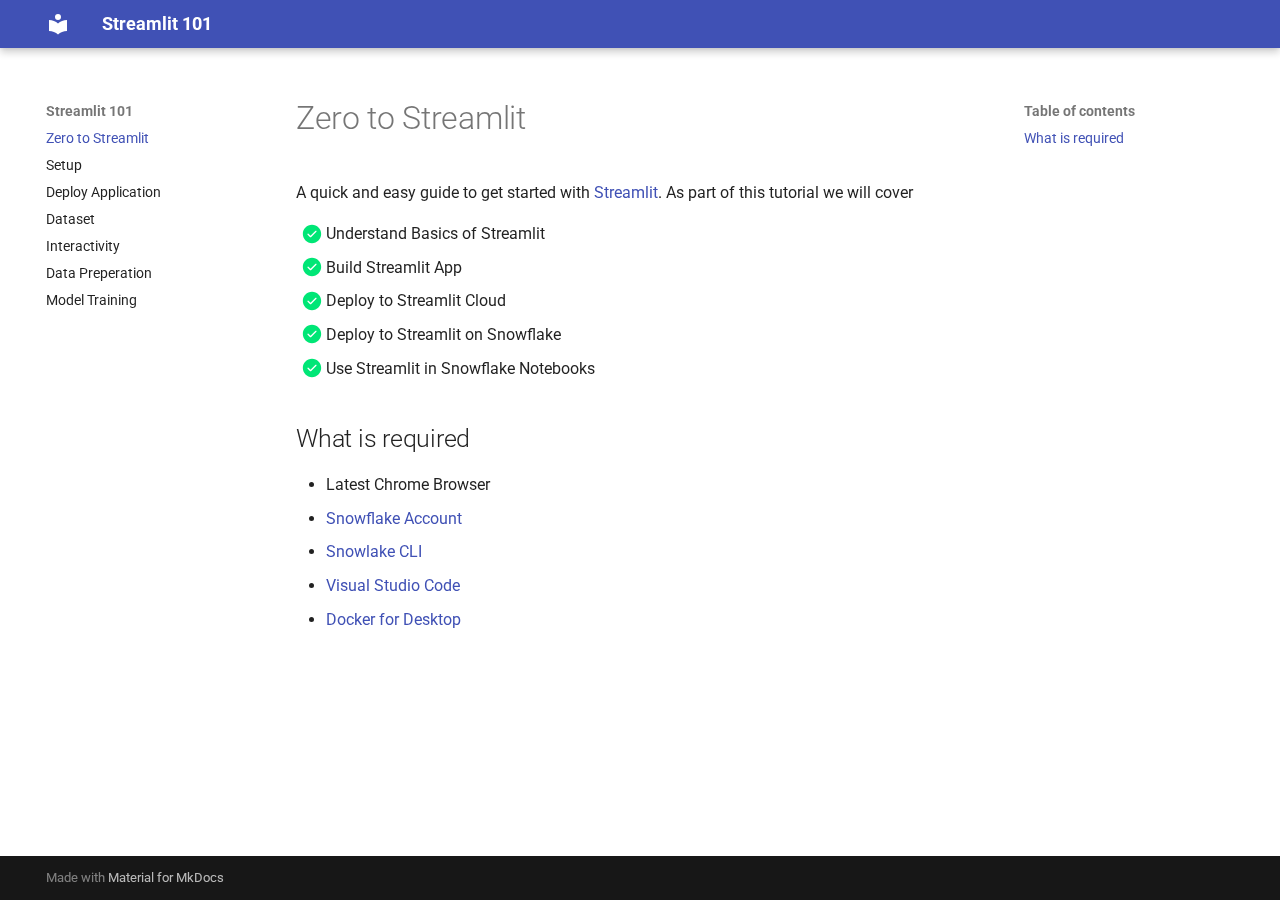
==== index.html @ 2ee1cd3b "[Release](chore): add note book" ====
<!doctype html>
<html lang="en" class="no-js">
  <head>
    
      <meta charset="utf-8">
      <meta name="viewport" content="width=device-width,initial-scale=1">
      
        <meta name="description" content="Getting started with Streamlit">
      
      
      
      
      
        <link rel="next" href="setup/">
      
      
      <link rel="icon" href="assets/images/favicon.png">
      <meta name="generator" content="mkdocs-1.6.1, mkdocs-material-9.5.44">
    
    
      
        <title>Streamlit 101</title>
      
    
    
      <link rel="stylesheet" href="assets/stylesheets/main.0253249f.min.css">
      
      


    
    
      
    
    
      
        
        
        <link rel="preconnect" href="https://fonts.gstatic.com" crossorigin>
        <link rel="stylesheet" href="https://fonts.googleapis.com/css?family=Roboto:300,300i,400,400i,700,700i%7CFira+Code:400,400i,700,700i&display=fallback">
        <style>:root{--md-text-font:"Roboto";--md-code-font:"Fira Code"}</style>
      
    
    
    <script>__md_scope=new URL(".",location),__md_hash=e=>[...e].reduce(((e,_)=>(e<<5)-e+_.charCodeAt(0)),0),__md_get=(e,_=localStorage,t=__md_scope)=>JSON.parse(_.getItem(t.pathname+"."+e)),__md_set=(e,_,t=localStorage,a=__md_scope)=>{try{t.setItem(a.pathname+"."+e,JSON.stringify(_))}catch(e){}}</script>
    
      

    
    
    
  </head>
  
  
    <body dir="ltr">
  
    
    <input class="md-toggle" data-md-toggle="drawer" type="checkbox" id="__drawer" autocomplete="off">
    <input class="md-toggle" data-md-toggle="search" type="checkbox" id="__search" autocomplete="off">
    <label class="md-overlay" for="__drawer"></label>
    <div data-md-component="skip">
      
        
        <a href="#zero-to-streamlit" class="md-skip">
          Skip to content
        </a>
      
    </div>
    <div data-md-component="announce">
      
    </div>
    
    
      

  

<header class="md-header md-header--shadow" data-md-component="header">
  <nav class="md-header__inner md-grid" aria-label="Header">
    <a href="." title="Streamlit 101" class="md-header__button md-logo" aria-label="Streamlit 101" data-md-component="logo">
      
  
  <svg xmlns="http://www.w3.org/2000/svg" viewBox="0 0 24 24"><path d="M12 8a3 3 0 0 0 3-3 3 3 0 0 0-3-3 3 3 0 0 0-3 3 3 3 0 0 0 3 3m0 3.54C9.64 9.35 6.5 8 3 8v11c3.5 0 6.64 1.35 9 3.54 2.36-2.19 5.5-3.54 9-3.54V8c-3.5 0-6.64 1.35-9 3.54"/></svg>

    </a>
    <label class="md-header__button md-icon" for="__drawer">
      
      <svg xmlns="http://www.w3.org/2000/svg" viewBox="0 0 24 24"><path d="M3 6h18v2H3zm0 5h18v2H3zm0 5h18v2H3z"/></svg>
    </label>
    <div class="md-header__title" data-md-component="header-title">
      <div class="md-header__ellipsis">
        <div class="md-header__topic">
          <span class="md-ellipsis">
            Streamlit 101
          </span>
        </div>
        <div class="md-header__topic" data-md-component="header-topic">
          <span class="md-ellipsis">
            
              Zero to Streamlit
            
          </span>
        </div>
      </div>
    </div>
    
    
      <script>var palette=__md_get("__palette");if(palette&&palette.color){if("(prefers-color-scheme)"===palette.color.media){var media=matchMedia("(prefers-color-scheme: light)"),input=document.querySelector(media.matches?"[data-md-color-media='(prefers-color-scheme: light)']":"[data-md-color-media='(prefers-color-scheme: dark)']");palette.color.media=input.getAttribute("data-md-color-media"),palette.color.scheme=input.getAttribute("data-md-color-scheme"),palette.color.primary=input.getAttribute("data-md-color-primary"),palette.color.accent=input.getAttribute("data-md-color-accent")}for(var[key,value]of Object.entries(palette.color))document.body.setAttribute("data-md-color-"+key,value)}</script>
    
    
    
    
  </nav>
  
</header>
    
    <div class="md-container" data-md-component="container">
      
      
        
          
        
      
      <main class="md-main" data-md-component="main">
        <div class="md-main__inner md-grid">
          
            
              
              <div class="md-sidebar md-sidebar--primary" data-md-component="sidebar" data-md-type="navigation" >
                <div class="md-sidebar__scrollwrap">
                  <div class="md-sidebar__inner">
                    



<nav class="md-nav md-nav--primary" aria-label="Navigation" data-md-level="0">
  <label class="md-nav__title" for="__drawer">
    <a href="." title="Streamlit 101" class="md-nav__button md-logo" aria-label="Streamlit 101" data-md-component="logo">
      
  
  <svg xmlns="http://www.w3.org/2000/svg" viewBox="0 0 24 24"><path d="M12 8a3 3 0 0 0 3-3 3 3 0 0 0-3-3 3 3 0 0 0-3 3 3 3 0 0 0 3 3m0 3.54C9.64 9.35 6.5 8 3 8v11c3.5 0 6.64 1.35 9 3.54 2.36-2.19 5.5-3.54 9-3.54V8c-3.5 0-6.64 1.35-9 3.54"/></svg>

    </a>
    Streamlit 101
  </label>
  
  <ul class="md-nav__list" data-md-scrollfix>
    
      
      
  
  
    
  
  
  
    <li class="md-nav__item md-nav__item--active">
      
      <input class="md-nav__toggle md-toggle" type="checkbox" id="__toc">
      
      
        
      
      
        <label class="md-nav__link md-nav__link--active" for="__toc">
          
  
  <span class="md-ellipsis">
    Zero to Streamlit
  </span>
  

          <span class="md-nav__icon md-icon"></span>
        </label>
      
      <a href="." class="md-nav__link md-nav__link--active">
        
  
  <span class="md-ellipsis">
    Zero to Streamlit
  </span>
  

      </a>
      
        

<nav class="md-nav md-nav--secondary" aria-label="Table of contents">
  
  
  
    
  
  
    <label class="md-nav__title" for="__toc">
      <span class="md-nav__icon md-icon"></span>
      Table of contents
    </label>
    <ul class="md-nav__list" data-md-component="toc" data-md-scrollfix>
      
        <li class="md-nav__item">
  <a href="#what-is-required" class="md-nav__link">
    <span class="md-ellipsis">
      What is required
    </span>
  </a>
  
</li>
      
    </ul>
  
</nav>
      
    </li>
  

    
      
      
  
  
  
  
    <li class="md-nav__item">
      <a href="setup/" class="md-nav__link">
        
  
  <span class="md-ellipsis">
    Setup
  </span>
  

      </a>
    </li>
  

    
      
      
  
  
  
  
    <li class="md-nav__item">
      <a href="deploy_to_streamlit_cloud/" class="md-nav__link">
        
  
  <span class="md-ellipsis">
    Deploy Application
  </span>
  

      </a>
    </li>
  

    
      
      
  
  
  
  
    <li class="md-nav__item">
      <a href="datset/" class="md-nav__link">
        
  
  <span class="md-ellipsis">
    Dataset
  </span>
  

      </a>
    </li>
  

    
      
      
  
  
  
  
    <li class="md-nav__item">
      <a href="interactivity/" class="md-nav__link">
        
  
  <span class="md-ellipsis">
    Interactivity
  </span>
  

      </a>
    </li>
  

    
      
      
  
  
  
  
    <li class="md-nav__item">
      <a href="data_prepration/" class="md-nav__link">
        
  
  <span class="md-ellipsis">
    Data Preperation
  </span>
  

      </a>
    </li>
  

    
      
      
  
  
  
  
    <li class="md-nav__item">
      <a href="model_training/" class="md-nav__link">
        
  
  <span class="md-ellipsis">
    Model Training
  </span>
  

      </a>
    </li>
  

    
  </ul>
</nav>
                  </div>
                </div>
              </div>
            
            
              
              <div class="md-sidebar md-sidebar--secondary" data-md-component="sidebar" data-md-type="toc" >
                <div class="md-sidebar__scrollwrap">
                  <div class="md-sidebar__inner">
                    

<nav class="md-nav md-nav--secondary" aria-label="Table of contents">
  
  
  
    
  
  
    <label class="md-nav__title" for="__toc">
      <span class="md-nav__icon md-icon"></span>
      Table of contents
    </label>
    <ul class="md-nav__list" data-md-component="toc" data-md-scrollfix>
      
        <li class="md-nav__item">
  <a href="#what-is-required" class="md-nav__link">
    <span class="md-ellipsis">
      What is required
    </span>
  </a>
  
</li>
      
    </ul>
  
</nav>
                  </div>
                </div>
              </div>
            
          
          
            <div class="md-content" data-md-component="content">
              <article class="md-content__inner md-typeset">
                
                  


<h1 id="zero-to-streamlit">Zero to Streamlit</h1>
<p>A quick and easy guide to get started with <a href="https://streamlit.io">Streamlit</a>. As part of this tutorial we will cover </p>
<ul class="task-list">
<li class="task-list-item"><label class="task-list-control"><input type="checkbox" disabled checked/><span class="task-list-indicator"></span></label> Understand Basics of Streamlit</li>
<li class="task-list-item"><label class="task-list-control"><input type="checkbox" disabled checked/><span class="task-list-indicator"></span></label> Build Streamlit App </li>
<li class="task-list-item"><label class="task-list-control"><input type="checkbox" disabled checked/><span class="task-list-indicator"></span></label> Deploy to Streamlit Cloud</li>
<li class="task-list-item"><label class="task-list-control"><input type="checkbox" disabled checked/><span class="task-list-indicator"></span></label> Deploy to Streamlit on Snowflake</li>
<li class="task-list-item"><label class="task-list-control"><input type="checkbox" disabled checked/><span class="task-list-indicator"></span></label> Use Streamlit in Snowflake Notebooks</li>
</ul>
<h2 id="what-is-required">What is required</h2>
<ul>
<li>Latest Chrome Browser</li>
<li><a href="https://signup.snowflake.com">Snowflake Account</a></li>
<li><a href="https://docs.snowflake.com/en/developer-guide/snowflake-cli/index">Snowlake CLI</a></li>
<li><a href="https://code.visualstudio.com/">Visual Studio Code</a></li>
<li><a href="https://www.docker.com/products/docker-desktop/">Docker for Desktop</a></li>
</ul>












                
              </article>
            </div>
          
          
<script>var target=document.getElementById(location.hash.slice(1));target&&target.name&&(target.checked=target.name.startsWith("__tabbed_"))</script>
        </div>
        
      </main>
      
        <footer class="md-footer">
  
  <div class="md-footer-meta md-typeset">
    <div class="md-footer-meta__inner md-grid">
      <div class="md-copyright">
  
  
    Made with
    <a href="https://squidfunk.github.io/mkdocs-material/" target="_blank" rel="noopener">
      Material for MkDocs
    </a>
  
</div>
      
    </div>
  </div>
</footer>
      
    </div>
    <div class="md-dialog" data-md-component="dialog">
      <div class="md-dialog__inner md-typeset"></div>
    </div>
    
    
    <script id="__config" type="application/json">{"base": ".", "features": ["content.code.copy", "content.code.select", "content.code.annotate"], "search": "assets/javascripts/workers/search.6ce7567c.min.js", "translations": {"clipboard.copied": "Copied to clipboard", "clipboard.copy": "Copy to clipboard", "search.result.more.one": "1 more on this page", "search.result.more.other": "# more on this page", "search.result.none": "No matching documents", "search.result.one": "1 matching document", "search.result.other": "# matching documents", "search.result.placeholder": "Type to start searching", "search.result.term.missing": "Missing", "select.version": "Select version"}}</script>
    
    
      <script src="assets/javascripts/bundle.83f73b43.min.js"></script>
      
    
  </body>
</html>
---- assets/stylesheets/main.0253249f.min.css ----
@charset "UTF-8";html{-webkit-text-size-adjust:none;-moz-text-size-adjust:none;text-size-adjust:none;box-sizing:border-box}*,:after,:before{box-sizing:inherit}@media (prefers-reduced-motion){*,:after,:before{transition:none!important}}body{margin:0}a,button,input,label{-webkit-tap-highlight-color:transparent}a{color:inherit;text-decoration:none}hr{border:0;box-sizing:initial;display:block;height:.05rem;overflow:visible;padding:0}small{font-size:80%}sub,sup{line-height:1em}img{border-style:none}table{border-collapse:initial;border-spacing:0}td,th{font-weight:400;vertical-align:top}button{background:#0000;border:0;font-family:inherit;font-size:inherit;margin:0;padding:0}input{border:0;outline:none}:root{--md-primary-fg-color:#4051b5;--md-primary-fg-color--light:#5d6cc0;--md-primary-fg-color--dark:#303fa1;--md-primary-bg-color:#fff;--md-primary-bg-color--light:#ffffffb3;--md-accent-fg-color:#526cfe;--md-accent-fg-color--transparent:#526cfe1a;--md-accent-bg-color:#fff;--md-accent-bg-color--light:#ffffffb3}[data-md-color-scheme=default]{color-scheme:light}[data-md-color-scheme=default] img[src$="#gh-dark-mode-only"],[data-md-color-scheme=default] img[src$="#only-dark"]{display:none}:root,[data-md-color-scheme=default]{--md-hue:225deg;--md-default-fg-color:#000000de;--md-default-fg-color--light:#0000008a;--md-default-fg-color--lighter:#00000052;--md-default-fg-color--lightest:#00000012;--md-default-bg-color:#fff;--md-default-bg-color--light:#ffffffb3;--md-default-bg-color--lighter:#ffffff4d;--md-default-bg-color--lightest:#ffffff1f;--md-code-fg-color:#36464e;--md-code-bg-color:#f5f5f5;--md-code-hl-color:#4287ff;--md-code-hl-color--light:#4287ff1a;--md-code-hl-number-color:#d52a2a;--md-code-hl-special-color:#db1457;--md-code-hl-function-color:#a846b9;--md-code-hl-constant-color:#6e59d9;--md-code-hl-keyword-color:#3f6ec6;--md-code-hl-string-color:#1c7d4d;--md-code-hl-name-color:var(--md-code-fg-color);--md-code-hl-operator-color:var(--md-default-fg-color--light);--md-code-hl-punctuation-color:var(--md-default-fg-color--light);--md-code-hl-comment-color:var(--md-default-fg-color--light);--md-code-hl-generic-color:var(--md-default-fg-color--light);--md-code-hl-variable-color:var(--md-default-fg-color--light);--md-typeset-color:var(--md-default-fg-color);--md-typeset-a-color:var(--md-primary-fg-color);--md-typeset-del-color:#f5503d26;--md-typeset-ins-color:#0bd57026;--md-typeset-kbd-color:#fafafa;--md-typeset-kbd-accent-color:#fff;--md-typeset-kbd-border-color:#b8b8b8;--md-typeset-mark-color:#ffff0080;--md-typeset-table-color:#0000001f;--md-typeset-table-color--light:rgba(0,0,0,.035);--md-admonition-fg-color:var(--md-default-fg-color);--md-admonition-bg-color:var(--md-default-bg-color);--md-warning-fg-color:#000000de;--md-warning-bg-color:#ff9;--md-footer-fg-color:#fff;--md-footer-fg-color--light:#ffffffb3;--md-footer-fg-color--lighter:#ffffff73;--md-footer-bg-color:#000000de;--md-footer-bg-color--dark:#00000052;--md-shadow-z1:0 0.2rem 0.5rem #0000000d,0 0 0.05rem #0000001a;--md-shadow-z2:0 0.2rem 0.5rem #0000001a,0 0 0.05rem #00000040;--md-shadow-z3:0 0.2rem 0.5rem #0003,0 0 0.05rem #00000059}.md-icon svg{fill:currentcolor;display:block;height:1.2rem;width:1.2rem}body{-webkit-font-smoothing:antialiased;-moz-osx-font-smoothing:grayscale;--md-text-font-family:var(--md-text-font,_),-apple-system,BlinkMacSystemFont,Helvetica,Arial,sans-serif;--md-code-font-family:var(--md-code-font,_),SFMono-Regular,Consolas,Menlo,monospace}aside,body,input{font-feature-settings:"kern","liga";color:var(--md-typeset-color);font-family:var(--md-text-font-family)}code,kbd,pre{font-feature-settings:"kern";font-family:var(--md-code-font-family)}:root{--md-typeset-table-sort-icon:url('data:image/svg+xml;charset=utf-8,<svg xmlns="http://www.w3.org/2000/svg" viewBox="0 0 24 24"><path d="m18 21-4-4h3V7h-3l4-4 4 4h-3v10h3M2 19v-2h10v2M2 13v-2h7v2M2 7V5h4v2z"/></svg>');--md-typeset-table-sort-icon--asc:url('data:image/svg+xml;charset=utf-8,<svg xmlns="http://www.w3.org/2000/svg" viewBox="0 0 24 24"><path d="M19 17h3l-4 4-4-4h3V3h2M2 17h10v2H2M6 5v2H2V5m0 6h7v2H2z"/></svg>');--md-typeset-table-sort-icon--desc:url('data:image/svg+xml;charset=utf-8,<svg xmlns="http://www.w3.org/2000/svg" viewBox="0 0 24 24"><path d="M19 7h3l-4-4-4 4h3v14h2M2 17h10v2H2M6 5v2H2V5m0 6h7v2H2z"/></svg>')}.md-typeset{-webkit-print-color-adjust:exact;color-adjust:exact;font-size:.8rem;line-height:1.6}@media print{.md-typeset{font-size:.68rem}}.md-typeset blockquote,.md-typeset dl,.md-typeset figure,.md-typeset ol,.md-typeset pre,.md-typeset ul{margin-bottom:1em;margin-top:1em}.md-typeset h1{color:var(--md-default-fg-color--light);font-size:2em;line-height:1.3;margin:0 0 1.25em}.md-typeset h1,.md-typeset h2{font-weight:300;letter-spacing:-.01em}.md-typeset h2{font-size:1.5625em;line-height:1.4;margin:1.6em 0 .64em}.md-typeset h3{font-size:1.25em;font-weight:400;letter-spacing:-.01em;line-height:1.5;margin:1.6em 0 .8em}.md-typeset h2+h3{margin-top:.8em}.md-typeset h4{font-weight:700;letter-spacing:-.01em;margin:1em 0}.md-typeset h5,.md-typeset h6{color:var(--md-default-fg-color--light);font-size:.8em;font-weight:700;letter-spacing:-.01em;margin:1.25em 0}.md-typeset h5{text-transform:uppercase}.md-typeset hr{border-bottom:.05rem solid var(--md-default-fg-color--lightest);display:flow-root;margin:1.5em 0}.md-typeset a{color:var(--md-typeset-a-color);word-break:break-word}.md-typeset a,.md-typeset a:before{transition:color 125ms}.md-typeset a:focus,.md-typeset a:hover{color:var(--md-accent-fg-color)}.md-typeset a:focus code,.md-typeset a:hover code{background-color:var(--md-accent-fg-color--transparent)}.md-typeset a code{color:currentcolor;transition:background-color 125ms}.md-typeset a.focus-visible{outline-color:var(--md-accent-fg-color);outline-offset:.2rem}.md-typeset code,.md-typeset kbd,.md-typeset pre{color:var(--md-code-fg-color);direction:ltr;font-variant-ligatures:none}@media print{.md-typeset code,.md-typeset kbd,.md-typeset pre{white-space:pre-wrap}}.md-typeset code{background-color:var(--md-code-bg-color);border-radius:.1rem;-webkit-box-decoration-break:clone;box-decoration-break:clone;font-size:.85em;padding:0 .2941176471em;word-break:break-word}.md-typeset code:not(.focus-visible){-webkit-tap-highlight-color:transparent;outline:none}.md-typeset pre{display:flow-root;line-height:1.4;position:relative}.md-typeset pre>code{-webkit-box-decoration-break:slice;box-decoration-break:slice;box-shadow:none;display:block;margin:0;outline-color:var(--md-accent-fg-color);overflow:auto;padding:.7720588235em 1.1764705882em;scrollbar-color:var(--md-default-fg-color--lighter) #0000;scrollbar-width:thin;touch-action:auto;word-break:normal}.md-typeset pre>code:hover{scrollbar-color:var(--md-accent-fg-color) #0000}.md-typeset pre>code::-webkit-scrollbar{height:.2rem;width:.2rem}.md-typeset pre>code::-webkit-scrollbar-thumb{background-color:var(--md-default-fg-color--lighter)}.md-typeset pre>code::-webkit-scrollbar-thumb:hover{background-color:var(--md-accent-fg-color)}.md-typeset kbd{background-color:var(--md-typeset-kbd-color);border-radius:.1rem;box-shadow:0 .1rem 0 .05rem var(--md-typeset-kbd-border-color),0 .1rem 0 var(--md-typeset-kbd-border-color),0 -.1rem .2rem var(--md-typeset-kbd-accent-color) inset;color:var(--md-default-fg-color);display:inline-block;font-size:.75em;padding:0 .6666666667em;vertical-align:text-top;word-break:break-word}.md-typeset mark{background-color:var(--md-typeset-mark-color);-webkit-box-decoration-break:clone;box-decoration-break:clone;color:inherit;word-break:break-word}.md-typeset abbr{border-bottom:.05rem dotted var(--md-default-fg-color--light);cursor:help;text-decoration:none}.md-typeset small{opacity:.75}[dir=ltr] .md-typeset sub,[dir=ltr] .md-typeset sup{margin-left:.078125em}[dir=rtl] .md-typeset sub,[dir=rtl] .md-typeset sup{margin-right:.078125em}[dir=ltr] .md-typeset blockquote{padding-left:.6rem}[dir=rtl] .md-typeset blockquote{padding-right:.6rem}[dir=ltr] .md-typeset blockquote{border-left:.2rem solid var(--md-default-fg-color--lighter)}[dir=rtl] .md-typeset blockquote{border-right:.2rem solid var(--md-default-fg-color--lighter)}.md-typeset blockquote{color:var(--md-default-fg-color--light);margin-left:0;margin-right:0}.md-typeset ul{list-style-type:disc}.md-typeset ul[type]{list-style-type:revert-layer}[dir=ltr] .md-typeset ol,[dir=ltr] .md-typeset ul{margin-left:.625em}[dir=rtl] .md-typeset ol,[dir=rtl] .md-typeset ul{margin-right:.625em}.md-typeset ol,.md-typeset ul{padding:0}.md-typeset ol:not([hidden]),.md-typeset ul:not([hidden]){display:flow-root}.md-typeset ol ol,.md-typeset ul ol{list-style-type:lower-alpha}.md-typeset ol ol ol,.md-typeset ul ol ol{list-style-type:lower-roman}.md-typeset ol ol ol ol,.md-typeset ul ol ol ol{list-style-type:upper-alpha}.md-typeset ol ol ol ol ol,.md-typeset ul ol ol ol ol{list-style-type:upper-roman}.md-typeset ol[type],.md-typeset ul[type]{list-style-type:revert-layer}[dir=ltr] .md-typeset ol li,[dir=ltr] .md-typeset ul li{margin-left:1.25em}[dir=rtl] .md-typeset ol li,[dir=rtl] .md-typeset ul li{margin-right:1.25em}.md-typeset ol li,.md-typeset ul li{margin-bottom:.5em}.md-typeset ol li blockquote,.md-typeset ol li p,.md-typeset ul li blockquote,.md-typeset ul li p{margin:.5em 0}.md-typeset ol li:last-child,.md-typeset ul li:last-child{margin-bottom:0}[dir=ltr] .md-typeset ol li ol,[dir=ltr] .md-typeset ol li ul,[dir=ltr] .md-typeset ul li ol,[dir=ltr] .md-typeset ul li ul{margin-left:.625em}[dir=rtl] .md-typeset ol li ol,[dir=rtl] .md-typeset ol li ul,[dir=rtl] .md-typeset ul li ol,[dir=rtl] .md-typeset ul li ul{margin-right:.625em}.md-typeset ol li ol,.md-typeset ol li ul,.md-typeset ul li ol,.md-typeset ul li ul{margin-bottom:.5em;margin-top:.5em}[dir=ltr] .md-typeset dd{margin-left:1.875em}[dir=rtl] .md-typeset dd{margin-right:1.875em}.md-typeset dd{margin-bottom:1.5em;margin-top:1em}.md-typeset img,.md-typeset svg,.md-typeset video{height:auto;max-width:100%}.md-typeset img[align=left]{margin:1em 1em 1em 0}.md-typeset img[align=right]{margin:1em 0 1em 1em}.md-typeset img[align]:only-child{margin-top:0}.md-typeset figure{display:flow-root;margin:1em auto;max-width:100%;text-align:center;width:-moz-fit-content;width:fit-content}.md-typeset figure img{display:block;margin:0 auto}.md-typeset figcaption{font-style:italic;margin:1em auto;max-width:24rem}.md-typeset iframe{max-width:100%}.md-typeset table:not([class]){background-color:var(--md-default-bg-color);border:.05rem solid var(--md-typeset-table-color);border-radius:.1rem;display:inline-block;font-size:.64rem;max-width:100%;overflow:auto;touch-action:auto}@media print{.md-typeset table:not([class]){display:table}}.md-typeset table:not([class])+*{margin-top:1.5em}.md-typeset table:not([class]) td>:first-child,.md-typeset table:not([class]) th>:first-child{margin-top:0}.md-typeset table:not([class]) td>:last-child,.md-typeset table:not([class]) th>:last-child{margin-bottom:0}.md-typeset table:not([class]) td:not([align]),.md-typeset table:not([class]) th:not([align]){text-align:left}[dir=rtl] .md-typeset table:not([class]) td:not([align]),[dir=rtl] .md-typeset table:not([class]) th:not([align]){text-align:right}.md-typeset table:not([class]) th{font-weight:700;min-width:5rem;padding:.9375em 1.25em;vertical-align:top}.md-typeset table:not([class]) td{border-top:.05rem solid var(--md-typeset-table-color);padding:.9375em 1.25em;vertical-align:top}.md-typeset table:not([class]) tbody tr{transition:background-color 125ms}.md-typeset table:not([class]) tbody tr:hover{background-color:var(--md-typeset-table-color--light);box-shadow:0 .05rem 0 var(--md-default-bg-color) inset}.md-typeset table:not([class]) a{word-break:normal}.md-typeset table th[role=columnheader]{cursor:pointer}[dir=ltr] .md-typeset table th[role=columnheader]:after{margin-left:.5em}[dir=rtl] .md-typeset table th[role=columnheader]:after{margin-right:.5em}.md-typeset table th[role=columnheader]:after{content:"";display:inline-block;height:1.2em;-webkit-mask-image:var(--md-typeset-table-sort-icon);mask-image:var(--md-typeset-table-sort-icon);-webkit-mask-repeat:no-repeat;mask-repeat:no-repeat;-webkit-mask-size:contain;mask-size:contain;transition:background-color 125ms;vertical-align:text-bottom;width:1.2em}.md-typeset table th[role=columnheader]:hover:after{background-color:var(--md-default-fg-color--lighter)}.md-typeset table th[role=columnheader][aria-sort=ascending]:after{background-color:var(--md-default-fg-color--light);-webkit-mask-image:var(--md-typeset-table-sort-icon--asc);mask-image:var(--md-typeset-table-sort-icon--asc)}.md-typeset table th[role=columnheader][aria-sort=descending]:after{background-color:var(--md-default-fg-color--light);-webkit-mask-image:var(--md-typeset-table-sort-icon--desc);mask-image:var(--md-typeset-table-sort-icon--desc)}.md-typeset__scrollwrap{margin:1em -.8rem;overflow-x:auto;touch-action:auto}.md-typeset__table{display:inline-block;margin-bottom:.5em;padding:0 .8rem}@media print{.md-typeset__table{display:block}}html .md-typeset__table table{display:table;margin:0;overflow:hidden;width:100%}@media screen and (max-width:44.984375em){.md-content__inner>pre{margin:1em -.8rem}.md-content__inner>pre code{border-radius:0}}.md-typeset .md-author{border-radius:100%;display:block;flex-shrink:0;height:1.6rem;overflow:hidden;position:relative;transition:color 125ms,transform 125ms;width:1.6rem}.md-typeset .md-author img{display:block}.md-typeset .md-author--more{background:var(--md-default-fg-color--lightest);color:var(--md-default-fg-color--lighter);font-size:.6rem;font-weight:700;line-height:1.6rem;text-align:center}.md-typeset .md-author--long{height:2.4rem;width:2.4rem}.md-typeset a.md-author{transform:scale(1)}.md-typeset a.md-author img{border-radius:100%;filter:grayscale(100%) opacity(75%);transition:filter 125ms}.md-typeset a.md-author:focus,.md-typeset a.md-author:hover{transform:scale(1.1);z-index:1}.md-typeset a.md-author:focus img,.md-typeset a.md-author:hover img{filter:grayscale(0)}.md-banner{background-color:var(--md-footer-bg-color);color:var(--md-footer-fg-color);overflow:auto}@media print{.md-banner{display:none}}.md-banner--warning{background-color:var(--md-warning-bg-color);color:var(--md-warning-fg-color)}.md-banner__inner{font-size:.7rem;margin:.6rem auto;padding:0 .8rem}[dir=ltr] .md-banner__button{float:right}[dir=rtl] .md-banner__button{float:left}.md-banner__button{color:inherit;cursor:pointer;transition:opacity .25s}.no-js .md-banner__button{display:none}.md-banner__button:hover{opacity:.7}html{font-size:125%;height:100%;overflow-x:hidden}@media screen and (min-width:100em){html{font-size:137.5%}}@media screen and (min-width:125em){html{font-size:150%}}body{background-color:var(--md-default-bg-color);display:flex;flex-direction:column;font-size:.5rem;min-height:100%;position:relative;width:100%}@media print{body{display:block}}@media screen and (max-width:59.984375em){body[data-md-scrolllock]{position:fixed}}.md-grid{margin-left:auto;margin-right:auto;max-width:61rem}.md-container{display:flex;flex-direction:column;flex-grow:1}@media print{.md-container{display:block}}.md-main{flex-grow:1}.md-main__inner{display:flex;height:100%;margin-top:1.5rem}.md-ellipsis{overflow:hidden;text-overflow:ellipsis}.md-toggle{display:none}.md-option{height:0;opacity:0;position:absolute;width:0}.md-option:checked+label:not([hidden]){display:block}.md-option.focus-visible+label{outline-color:var(--md-accent-fg-color);outline-style:auto}.md-skip{background-color:var(--md-default-fg-color);border-radius:.1rem;color:var(--md-default-bg-color);font-size:.64rem;margin:.5rem;opacity:0;outline-color:var(--md-accent-fg-color);padding:.3rem .5rem;position:fixed;transform:translateY(.4rem);z-index:-1}.md-skip:focus{opacity:1;transform:translateY(0);transition:transform .25s cubic-bezier(.4,0,.2,1),opacity 175ms 75ms;z-index:10}@page{margin:25mm}:root{--md-clipboard-icon:url('data:image/svg+xml;charset=utf-8,<svg xmlns="http://www.w3.org/2000/svg" viewBox="0 0 24 24"><path d="M19 21H8V7h11m0-2H8a2 2 0 0 0-2 2v14a2 2 0 0 0 2 2h11a2 2 0 0 0 2-2V7a2 2 0 0 0-2-2m-3-4H4a2 2 0 0 0-2 2v14h2V3h12z"/></svg>')}.md-clipboard{border-radius:.1rem;color:var(--md-default-fg-color--lightest);cursor:pointer;height:1.5em;outline-color:var(--md-accent-fg-color);outline-offset:.1rem;position:absolute;right:.5em;top:.5em;transition:color .25s;width:1.5em;z-index:1}@media print{.md-clipboard{display:none}}.md-clipboard:not(.focus-visible){-webkit-tap-highlight-color:transparent;outline:none}:hover>.md-clipboard{color:var(--md-default-fg-color--light)}.md-clipboard:focus,.md-clipboard:hover{color:var(--md-accent-fg-color)}.md-clipboard:after{background-color:currentcolor;content:"";display:block;height:1.125em;margin:0 auto;-webkit-mask-image:var(--md-clipboard-icon);mask-image:var(--md-clipboard-icon);-webkit-mask-position:center;mask-position:center;-webkit-mask-repeat:no-repeat;mask-repeat:no-repeat;-webkit-mask-size:contain;mask-size:contain;width:1.125em}.md-clipboard--inline{cursor:pointer}.md-clipboard--inline code{transition:color .25s,background-color .25s}.md-clipboard--inline:focus code,.md-clipboard--inline:hover code{background-color:var(--md-accent-fg-color--transparent);color:var(--md-accent-fg-color)}.md-typeset .md-code__content{display:grid}@keyframes consent{0%{opacity:0;transform:translateY(100%)}to{opacity:1;transform:translateY(0)}}@keyframes overlay{0%{opacity:0}to{opacity:1}}.md-consent__overlay{animation:overlay .25s both;-webkit-backdrop-filter:blur(.1rem);backdrop-filter:blur(.1rem);background-color:#0000008a;height:100%;opacity:1;position:fixed;top:0;width:100%;z-index:5}.md-consent__inner{animation:consent .5s cubic-bezier(.1,.7,.1,1) both;background-color:var(--md-default-bg-color);border:0;border-radius:.1rem;bottom:0;box-shadow:0 0 .2rem #0000001a,0 .2rem .4rem #0003;max-height:100%;overflow:auto;padding:0;position:fixed;width:100%;z-index:5}.md-consent__form{padding:.8rem}.md-consent__settings{display:none;margin:1em 0}input:checked+.md-consent__settings{display:block}.md-consent__controls{margin-bottom:.8rem}.md-typeset .md-consent__controls .md-button{display:inline}@media screen and (max-width:44.984375em){.md-typeset .md-consent__controls .md-button{display:block;margin-top:.4rem;text-align:center;width:100%}}.md-consent label{cursor:pointer}.md-content{flex-grow:1;min-width:0}.md-content__inner{margin:0 .8rem 1.2rem;padding-top:.6rem}@media screen and (min-width:76.25em){[dir=ltr] .md-sidebar--primary:not([hidden])~.md-content>.md-content__inner{margin-left:1.2rem}[dir=ltr] .md-sidebar--secondary:not([hidden])~.md-content>.md-content__inner,[dir=rtl] .md-sidebar--primary:not([hidden])~.md-content>.md-content__inner{margin-right:1.2rem}[dir=rtl] .md-sidebar--secondary:not([hidden])~.md-content>.md-content__inner{margin-left:1.2rem}}.md-content__inner:before{content:"";display:block;height:.4rem}.md-content__inner>:last-child{margin-bottom:0}[dir=ltr] .md-content__button{float:right}[dir=rtl] .md-content__button{float:left}[dir=ltr] .md-content__button{margin-left:.4rem}[dir=rtl] .md-content__button{margin-right:.4rem}.md-content__button{margin:.4rem 0;padding:0}@media print{.md-content__button{display:none}}.md-typeset .md-content__button{color:var(--md-default-fg-color--lighter)}.md-content__button svg{display:inline;vertical-align:top}[dir=rtl] .md-content__button svg{transform:scaleX(-1)}[dir=ltr] .md-dialog{right:.8rem}[dir=rtl] .md-dialog{left:.8rem}.md-dialog{background-color:var(--md-default-fg-color);border-radius:.1rem;bottom:.8rem;box-shadow:var(--md-shadow-z3);min-width:11.1rem;opacity:0;padding:.4rem .6rem;pointer-events:none;position:fixed;transform:translateY(100%);transition:transform 0ms .4s,opacity .4s;z-index:4}@media print{.md-dialog{display:none}}.md-dialog--active{opacity:1;pointer-events:auto;transform:translateY(0);transition:transform .4s cubic-bezier(.075,.85,.175,1),opacity .4s}.md-dialog__inner{color:var(--md-default-bg-color);font-size:.7rem}.md-feedback{margin:2em 0 1em;text-align:center}.md-feedback fieldset{border:none;margin:0;padding:0}.md-feedback__title{font-weight:700;margin:1em auto}.md-feedback__inner{position:relative}.md-feedback__list{display:flex;flex-wrap:wrap;place-content:baseline center;position:relative}.md-feedback__list:hover .md-icon:not(:disabled){color:var(--md-default-fg-color--lighter)}:disabled .md-feedback__list{min-height:1.8rem}.md-feedback__icon{color:var(--md-default-fg-color--light);cursor:pointer;flex-shrink:0;margin:0 .1rem;transition:color 125ms}.md-feedback__icon:not(:disabled).md-icon:hover{color:var(--md-accent-fg-color)}.md-feedback__icon:disabled{color:var(--md-default-fg-color--lightest);pointer-events:none}.md-feedback__note{opacity:0;position:relative;transform:translateY(.4rem);transition:transform .4s cubic-bezier(.1,.7,.1,1),opacity .15s}.md-feedback__note>*{margin:0 auto;max-width:16rem}:disabled .md-feedback__note{opacity:1;transform:translateY(0)}@media print{.md-feedback{display:none}}.md-footer{background-color:var(--md-footer-bg-color);color:var(--md-footer-fg-color)}@media print{.md-footer{display:none}}.md-footer__inner{justify-content:space-between;overflow:auto;padding:.2rem}.md-footer__inner:not([hidden]){display:flex}.md-footer__link{align-items:end;display:flex;flex-grow:0.01;margin-bottom:.4rem;margin-top:1rem;max-width:100%;outline-color:var(--md-accent-fg-color);overflow:hidden;transition:opacity .25s}.md-footer__link:focus,.md-footer__link:hover{opacity:.7}[dir=rtl] .md-footer__link svg{transform:scaleX(-1)}@media screen and (max-width:44.984375em){.md-footer__link--prev{flex-shrink:0}.md-footer__link--prev .md-footer__title{display:none}}[dir=ltr] .md-footer__link--next{margin-left:auto}[dir=rtl] .md-footer__link--next{margin-right:auto}.md-footer__link--next{text-align:right}[dir=rtl] .md-footer__link--next{text-align:left}.md-footer__title{flex-grow:1;font-size:.9rem;margin-bottom:.7rem;max-width:calc(100% - 2.4rem);padding:0 1rem;white-space:nowrap}.md-footer__button{margin:.2rem;padding:.4rem}.md-footer__direction{font-size:.64rem;opacity:.7}.md-footer-meta{background-color:var(--md-footer-bg-color--dark)}.md-footer-meta__inner{display:flex;flex-wrap:wrap;justify-content:space-between;padding:.2rem}html .md-footer-meta.md-typeset a{color:var(--md-footer-fg-color--light)}html .md-footer-meta.md-typeset a:focus,html .md-footer-meta.md-typeset a:hover{color:var(--md-footer-fg-color)}.md-copyright{color:var(--md-footer-fg-color--lighter);font-size:.64rem;margin:auto .6rem;padding:.4rem 0;width:100%}@media screen and (min-width:45em){.md-copyright{width:auto}}.md-copyright__highlight{color:var(--md-footer-fg-color--light)}.md-social{display:inline-flex;gap:.2rem;margin:0 .4rem;padding:.2rem 0 .6rem}@media screen and (min-width:45em){.md-social{padding:.6rem 0}}.md-social__link{display:inline-block;height:1.6rem;text-align:center;width:1.6rem}.md-social__link:before{line-height:1.9}.md-social__link svg{fill:currentcolor;max-height:.8rem;vertical-align:-25%}.md-typeset .md-button{border:.1rem solid;border-radius:.1rem;color:var(--md-primary-fg-color);cursor:pointer;display:inline-block;font-weight:700;padding:.625em 2em;transition:color 125ms,background-color 125ms,border-color 125ms}.md-typeset .md-button--primary{background-color:var(--md-primary-fg-color);border-color:var(--md-primary-fg-color);color:var(--md-primary-bg-color)}.md-typeset .md-button:focus,.md-typeset .md-button:hover{background-color:var(--md-accent-fg-color);border-color:var(--md-accent-fg-color);color:var(--md-accent-bg-color)}[dir=ltr] .md-typeset .md-input{border-top-left-radius:.1rem}[dir=ltr] .md-typeset .md-input,[dir=rtl] .md-typeset .md-input{border-top-right-radius:.1rem}[dir=rtl] .md-typeset .md-input{border-top-left-radius:.1rem}.md-typeset .md-input{border-bottom:.1rem solid var(--md-default-fg-color--lighter);box-shadow:var(--md-shadow-z1);font-size:.8rem;height:1.8rem;padding:0 .6rem;transition:border .25s,box-shadow .25s}.md-typeset .md-input:focus,.md-typeset .md-input:hover{border-bottom-color:var(--md-accent-fg-color);box-shadow:var(--md-shadow-z2)}.md-typeset .md-input--stretch{width:100%}.md-header{background-color:var(--md-primary-fg-color);box-shadow:0 0 .2rem #0000,0 .2rem .4rem #0000;color:var(--md-primary-bg-color);display:block;left:0;position:sticky;right:0;top:0;z-index:4}@media print{.md-header{display:none}}.md-header[hidden]{transform:translateY(-100%);transition:transform .25s cubic-bezier(.8,0,.6,1),box-shadow .25s}.md-header--shadow{box-shadow:0 0 .2rem #0000001a,0 .2rem .4rem #0003;transition:transform .25s cubic-bezier(.1,.7,.1,1),box-shadow .25s}.md-header__inner{align-items:center;display:flex;padding:0 .2rem}.md-header__button{color:currentcolor;cursor:pointer;margin:.2rem;outline-color:var(--md-accent-fg-color);padding:.4rem;position:relative;transition:opacity .25s;vertical-align:middle;z-index:1}.md-header__button:hover{opacity:.7}.md-header__button:not([hidden]){display:inline-block}.md-header__button:not(.focus-visible){-webkit-tap-highlight-color:transparent;outline:none}.md-header__button.md-logo{margin:.2rem;padding:.4rem}@media screen and (max-width:76.234375em){.md-header__button.md-logo{display:none}}.md-header__button.md-logo img,.md-header__button.md-logo svg{fill:currentcolor;display:block;height:1.2rem;width:auto}@media screen and (min-width:60em){.md-header__button[for=__search]{display:none}}.no-js .md-header__button[for=__search]{display:none}[dir=rtl] .md-header__button[for=__search] svg{transform:scaleX(-1)}@media screen and (min-width:76.25em){.md-header__button[for=__drawer]{display:none}}.md-header__topic{display:flex;max-width:100%;position:absolute;transition:transform .4s cubic-bezier(.1,.7,.1,1),opacity .15s;white-space:nowrap}.md-header__topic+.md-header__topic{opacity:0;pointer-events:none;transform:translateX(1.25rem);transition:transform .4s cubic-bezier(1,.7,.1,.1),opacity .15s;z-index:-1}[dir=rtl] .md-header__topic+.md-header__topic{transform:translateX(-1.25rem)}.md-header__topic:first-child{font-weight:700}[dir=ltr] .md-header__title{margin-left:1rem;margin-right:.4rem}[dir=rtl] .md-header__title{margin-left:.4rem;margin-right:1rem}.md-header__title{flex-grow:1;font-size:.9rem;height:2.4rem;line-height:2.4rem}.md-header__title--active .md-header__topic{opacity:0;pointer-events:none;transform:translateX(-1.25rem);transition:transform .4s cubic-bezier(1,.7,.1,.1),opacity .15s;z-index:-1}[dir=rtl] .md-header__title--active .md-header__topic{transform:translateX(1.25rem)}.md-header__title--active .md-header__topic+.md-header__topic{opacity:1;pointer-events:auto;transform:translateX(0);transition:transform .4s cubic-bezier(.1,.7,.1,1),opacity .15s;z-index:0}.md-header__title>.md-header__ellipsis{height:100%;position:relative;width:100%}.md-header__option{display:flex;flex-shrink:0;max-width:100%;transition:max-width 0ms .25s,opacity .25s .25s;white-space:nowrap}[data-md-toggle=search]:checked~.md-header .md-header__option{max-width:0;opacity:0;transition:max-width 0ms,opacity 0ms}.md-header__option>input{bottom:0}.md-header__source{display:none}@media screen and (min-width:60em){[dir=ltr] .md-header__source{margin-left:1rem}[dir=rtl] .md-header__source{margin-right:1rem}.md-header__source{display:block;max-width:11.7rem;width:11.7rem}}@media screen and (min-width:76.25em){[dir=ltr] .md-header__source{margin-left:1.4rem}[dir=rtl] .md-header__source{margin-right:1.4rem}}.md-meta{color:var(--md-default-fg-color--light);font-size:.7rem;line-height:1.3}.md-meta__list{display:inline-flex;flex-wrap:wrap;list-style:none;margin:0;padding:0}.md-meta__item:not(:last-child):after{content:"·";margin-left:.2rem;margin-right:.2rem}.md-meta__link{color:var(--md-typeset-a-color)}.md-meta__link:focus,.md-meta__link:hover{color:var(--md-accent-fg-color)}.md-draft{background-color:#ff1744;border-radius:.125em;color:#fff;display:inline-block;font-weight:700;padding-left:.5714285714em;padding-right:.5714285714em}:root{--md-nav-icon--prev:url('data:image/svg+xml;charset=utf-8,<svg xmlns="http://www.w3.org/2000/svg" viewBox="0 0 24 24"><path d="M20 11v2H8l5.5 5.5-1.42 1.42L4.16 12l7.92-7.92L13.5 5.5 8 11z"/></svg>');--md-nav-icon--next:url('data:image/svg+xml;charset=utf-8,<svg xmlns="http://www.w3.org/2000/svg" viewBox="0 0 24 24"><path d="M8.59 16.58 13.17 12 8.59 7.41 10 6l6 6-6 6z"/></svg>');--md-toc-icon:url('data:image/svg+xml;charset=utf-8,<svg xmlns="http://www.w3.org/2000/svg" viewBox="0 0 24 24"><path d="M3 9h14V7H3zm0 4h14v-2H3zm0 4h14v-2H3zm16 0h2v-2h-2zm0-10v2h2V7zm0 6h2v-2h-2z"/></svg>')}.md-nav{font-size:.7rem;line-height:1.3}.md-nav__title{color:var(--md-default-fg-color--light);display:block;font-weight:700;overflow:hidden;padding:0 .6rem;text-overflow:ellipsis}.md-nav__title .md-nav__button{display:none}.md-nav__title .md-nav__button img{height:100%;width:auto}.md-nav__title .md-nav__button.md-logo img,.md-nav__title .md-nav__button.md-logo svg{fill:currentcolor;display:block;height:2.4rem;max-width:100%;object-fit:contain;width:auto}.md-nav__list{list-style:none;margin:0;padding:0}.md-nav__link{align-items:flex-start;display:flex;gap:.4rem;margin-top:.625em;scroll-snap-align:start;transition:color 125ms}.md-nav__link--passed{color:var(--md-default-fg-color--light)}.md-nav__item .md-nav__link--active,.md-nav__item .md-nav__link--active code{color:var(--md-typeset-a-color)}.md-nav__link .md-ellipsis{position:relative}[dir=ltr] .md-nav__link .md-icon:last-child{margin-left:auto}[dir=rtl] .md-nav__link .md-icon:last-child{margin-right:auto}.md-nav__link svg{fill:currentcolor;flex-shrink:0;height:1.3em;position:relative}.md-nav__link[for]:focus,.md-nav__link[for]:hover,.md-nav__link[href]:focus,.md-nav__link[href]:hover{color:var(--md-accent-fg-color);cursor:pointer}.md-nav__link.focus-visible{outline-color:var(--md-accent-fg-color);outline-offset:.2rem}.md-nav--primary .md-nav__link[for=__toc]{display:none}.md-nav--primary .md-nav__link[for=__toc] .md-icon:after{background-color:currentcolor;display:block;height:100%;-webkit-mask-image:var(--md-toc-icon);mask-image:var(--md-toc-icon);width:100%}.md-nav--primary .md-nav__link[for=__toc]~.md-nav{display:none}.md-nav__container>.md-nav__link{margin-top:0}.md-nav__container>.md-nav__link:first-child{flex-grow:1;min-width:0}.md-nav__icon{flex-shrink:0}.md-nav__source{display:none}@media screen and (max-width:76.234375em){.md-nav--primary,.md-nav--primary .md-nav{background-color:var(--md-default-bg-color);display:flex;flex-direction:column;height:100%;left:0;position:absolute;right:0;top:0;z-index:1}.md-nav--primary .md-nav__item,.md-nav--primary .md-nav__title{font-size:.8rem;line-height:1.5}.md-nav--primary .md-nav__title{background-color:var(--md-default-fg-color--lightest);color:var(--md-default-fg-color--light);cursor:pointer;height:5.6rem;line-height:2.4rem;padding:3rem .8rem .2rem;position:relative;white-space:nowrap}[dir=ltr] .md-nav--primary .md-nav__title .md-nav__icon{left:.4rem}[dir=rtl] .md-nav--primary .md-nav__title .md-nav__icon{right:.4rem}.md-nav--primary .md-nav__title .md-nav__icon{display:block;height:1.2rem;margin:.2rem;position:absolute;top:.4rem;width:1.2rem}.md-nav--primary .md-nav__title .md-nav__icon:after{background-color:currentcolor;content:"";display:block;height:100%;-webkit-mask-image:var(--md-nav-icon--prev);mask-image:var(--md-nav-icon--prev);-webkit-mask-position:center;mask-position:center;-webkit-mask-repeat:no-repeat;mask-repeat:no-repeat;-webkit-mask-size:contain;mask-size:contain;width:100%}.md-nav--primary .md-nav__title~.md-nav__list{background-color:var(--md-default-bg-color);box-shadow:0 .05rem 0 var(--md-default-fg-color--lightest) inset;overflow-y:auto;scroll-snap-type:y mandatory;touch-action:pan-y}.md-nav--primary .md-nav__title~.md-nav__list>:first-child{border-top:0}.md-nav--primary .md-nav__title[for=__drawer]{background-color:var(--md-primary-fg-color);color:var(--md-primary-bg-color);font-weight:700}.md-nav--primary .md-nav__title .md-logo{display:block;left:.2rem;margin:.2rem;padding:.4rem;position:absolute;right:.2rem;top:.2rem}.md-nav--primary .md-nav__list{flex:1}.md-nav--primary .md-nav__item{border-top:.05rem solid var(--md-default-fg-color--lightest)}.md-nav--primary .md-nav__item--active>.md-nav__link{color:var(--md-typeset-a-color)}.md-nav--primary .md-nav__item--active>.md-nav__link:focus,.md-nav--primary .md-nav__item--active>.md-nav__link:hover{color:var(--md-accent-fg-color)}.md-nav--primary .md-nav__link{margin-top:0;padding:.6rem .8rem}.md-nav--primary .md-nav__link svg{margin-top:.1em}.md-nav--primary .md-nav__link>.md-nav__link{padding:0}[dir=ltr] .md-nav--primary .md-nav__link .md-nav__icon{margin-right:-.2rem}[dir=rtl] .md-nav--primary .md-nav__link .md-nav__icon{margin-left:-.2rem}.md-nav--primary .md-nav__link .md-nav__icon{font-size:1.2rem;height:1.2rem;width:1.2rem}.md-nav--primary .md-nav__link .md-nav__icon:after{background-color:currentcolor;content:"";display:block;height:100%;-webkit-mask-image:var(--md-nav-icon--next);mask-image:var(--md-nav-icon--next);-webkit-mask-position:center;mask-position:center;-webkit-mask-repeat:no-repeat;mask-repeat:no-repeat;-webkit-mask-size:contain;mask-size:contain;width:100%}[dir=rtl] .md-nav--primary .md-nav__icon:after{transform:scale(-1)}.md-nav--primary .md-nav--secondary .md-nav{background-color:initial;position:static}[dir=ltr] .md-nav--primary .md-nav--secondary .md-nav .md-nav__link{padding-left:1.4rem}[dir=rtl] .md-nav--primary .md-nav--secondary .md-nav .md-nav__link{padding-right:1.4rem}[dir=ltr] .md-nav--primary .md-nav--secondary .md-nav .md-nav .md-nav__link{padding-left:2rem}[dir=rtl] .md-nav--primary .md-nav--secondary .md-nav .md-nav .md-nav__link{padding-right:2rem}[dir=ltr] .md-nav--primary .md-nav--secondary .md-nav .md-nav .md-nav .md-nav__link{padding-left:2.6rem}[dir=rtl] .md-nav--primary .md-nav--secondary .md-nav .md-nav .md-nav .md-nav__link{padding-right:2.6rem}[dir=ltr] .md-nav--primary .md-nav--secondary .md-nav .md-nav .md-nav .md-nav .md-nav__link{padding-left:3.2rem}[dir=rtl] .md-nav--primary .md-nav--secondary .md-nav .md-nav .md-nav .md-nav .md-nav__link{padding-right:3.2rem}.md-nav--secondary{background-color:initial}.md-nav__toggle~.md-nav{display:flex;opacity:0;transform:translateX(100%);transition:transform .25s cubic-bezier(.8,0,.6,1),opacity 125ms 50ms}[dir=rtl] .md-nav__toggle~.md-nav{transform:translateX(-100%)}.md-nav__toggle:checked~.md-nav{opacity:1;transform:translateX(0);transition:transform .25s cubic-bezier(.4,0,.2,1),opacity 125ms 125ms}.md-nav__toggle:checked~.md-nav>.md-nav__list{-webkit-backface-visibility:hidden;backface-visibility:hidden}}@media screen and (max-width:59.984375em){.md-nav--primary .md-nav__link[for=__toc]{display:flex}.md-nav--primary .md-nav__link[for=__toc] .md-icon:after{content:""}.md-nav--primary .md-nav__link[for=__toc]+.md-nav__link{display:none}.md-nav--primary .md-nav__link[for=__toc]~.md-nav{display:flex}.md-nav__source{background-color:var(--md-primary-fg-color--dark);color:var(--md-primary-bg-color);display:block;padding:0 .2rem}}@media screen and (min-width:60em) and (max-width:76.234375em){.md-nav--integrated .md-nav__link[for=__toc]{display:flex}.md-nav--integrated .md-nav__link[for=__toc] .md-icon:after{content:""}.md-nav--integrated .md-nav__link[for=__toc]+.md-nav__link{display:none}.md-nav--integrated .md-nav__link[for=__toc]~.md-nav{display:flex}}@media screen and (min-width:60em){.md-nav{margin-bottom:-.4rem}.md-nav--secondary .md-nav__title{background:var(--md-default-bg-color);box-shadow:0 0 .4rem .4rem var(--md-default-bg-color);position:sticky;top:0;z-index:1}.md-nav--secondary .md-nav__title[for=__toc]{scroll-snap-align:start}.md-nav--secondary .md-nav__title .md-nav__icon{display:none}[dir=ltr] .md-nav--secondary .md-nav__list{padding-left:.6rem}[dir=rtl] .md-nav--secondary .md-nav__list{padding-right:.6rem}.md-nav--secondary .md-nav__list{padding-bottom:.4rem}[dir=ltr] .md-nav--secondary .md-nav__item>.md-nav__link{margin-right:.4rem}[dir=rtl] .md-nav--secondary .md-nav__item>.md-nav__link{margin-left:.4rem}}@media screen and (min-width:76.25em){.md-nav{margin-bottom:-.4rem;transition:max-height .25s cubic-bezier(.86,0,.07,1)}.md-nav--primary .md-nav__title{background:var(--md-default-bg-color);box-shadow:0 0 .4rem .4rem var(--md-default-bg-color);position:sticky;top:0;z-index:1}.md-nav--primary .md-nav__title[for=__drawer]{scroll-snap-align:start}.md-nav--primary .md-nav__title .md-nav__icon{display:none}[dir=ltr] .md-nav--primary .md-nav__list{padding-left:.6rem}[dir=rtl] .md-nav--primary .md-nav__list{padding-right:.6rem}.md-nav--primary .md-nav__list{padding-bottom:.4rem}[dir=ltr] .md-nav--primary .md-nav__item>.md-nav__link{margin-right:.4rem}[dir=rtl] .md-nav--primary .md-nav__item>.md-nav__link{margin-left:.4rem}.md-nav__toggle~.md-nav{display:grid;grid-template-rows:0fr;opacity:0;transition:grid-template-rows .25s cubic-bezier(.86,0,.07,1),opacity .25s,visibility 0ms .25s;visibility:collapse}.md-nav__toggle~.md-nav>.md-nav__list{overflow:hidden}.md-nav__toggle.md-toggle--indeterminate~.md-nav,.md-nav__toggle:checked~.md-nav{grid-template-rows:1fr;opacity:1;transition:grid-template-rows .25s cubic-bezier(.86,0,.07,1),opacity .15s .1s,visibility 0ms;visibility:visible}.md-nav__toggle.md-toggle--indeterminate~.md-nav{transition:none}.md-nav__item--nested>.md-nav>.md-nav__title{display:none}.md-nav__item--section{display:block;margin:1.25em 0}.md-nav__item--section:last-child{margin-bottom:0}.md-nav__item--section>.md-nav__link{font-weight:700}.md-nav__item--section>.md-nav__link[for]{color:var(--md-default-fg-color--light)}.md-nav__item--section>.md-nav__link:not(.md-nav__container){pointer-events:none}.md-nav__item--section>.md-nav__link .md-icon,.md-nav__item--section>.md-nav__link>[for]{display:none}[dir=ltr] .md-nav__item--section>.md-nav{margin-left:-.6rem}[dir=rtl] .md-nav__item--section>.md-nav{margin-right:-.6rem}.md-nav__item--section>.md-nav{display:block;opacity:1;visibility:visible}.md-nav__item--section>.md-nav>.md-nav__list>.md-nav__item{padding:0}.md-nav__icon{border-radius:100%;height:.9rem;transition:background-color .25s;width:.9rem}.md-nav__icon:hover{background-color:var(--md-accent-fg-color--transparent)}.md-nav__icon:after{background-color:currentcolor;border-radius:100%;content:"";display:inline-block;height:100%;-webkit-mask-image:var(--md-nav-icon--next);mask-image:var(--md-nav-icon--next);-webkit-mask-position:center;mask-position:center;-webkit-mask-repeat:no-repeat;mask-repeat:no-repeat;-webkit-mask-size:contain;mask-size:contain;transition:transform .25s;vertical-align:-.1rem;width:100%}[dir=rtl] .md-nav__icon:after{transform:rotate(180deg)}.md-nav__item--nested .md-nav__toggle:checked~.md-nav__link .md-nav__icon:after,.md-nav__item--nested .md-toggle--indeterminate~.md-nav__link .md-nav__icon:after{transform:rotate(90deg)}.md-nav--lifted>.md-nav__list>.md-nav__item,.md-nav--lifted>.md-nav__title{display:none}.md-nav--lifted>.md-nav__list>.md-nav__item--active{display:block}.md-nav--lifted>.md-nav__list>.md-nav__item--active>.md-nav__link{background:var(--md-default-bg-color);box-shadow:0 0 .4rem .4rem var(--md-default-bg-color);margin-top:0;position:sticky;top:0;z-index:1}.md-nav--lifted>.md-nav__list>.md-nav__item--active>.md-nav__link:not(.md-nav__container){pointer-events:none}.md-nav--lifted>.md-nav__list>.md-nav__item--active.md-nav__item--section{margin:0}[dir=ltr] .md-nav--lifted>.md-nav__list>.md-nav__item>.md-nav:not(.md-nav--secondary){margin-left:-.6rem}[dir=rtl] .md-nav--lifted>.md-nav__list>.md-nav__item>.md-nav:not(.md-nav--secondary){margin-right:-.6rem}.md-nav--lifted>.md-nav__list>.md-nav__item>[for]{color:var(--md-default-fg-color--light)}.md-nav--lifted .md-nav[data-md-level="1"]{grid-template-rows:1fr;opacity:1;visibility:visible}[dir=ltr] .md-nav--integrated>.md-nav__list>.md-nav__item--active .md-nav--secondary{border-left:.05rem solid var(--md-primary-fg-color)}[dir=rtl] .md-nav--integrated>.md-nav__list>.md-nav__item--active .md-nav--secondary{border-right:.05rem solid var(--md-primary-fg-color)}.md-nav--integrated>.md-nav__list>.md-nav__item--active .md-nav--secondary{display:block;margin-bottom:1.25em;opacity:1;visibility:visible}.md-nav--integrated>.md-nav__list>.md-nav__item--active .md-nav--secondary>.md-nav__list{overflow:visible;padding-bottom:0}.md-nav--integrated>.md-nav__list>.md-nav__item--active .md-nav--secondary>.md-nav__title{display:none}}.md-pagination{font-size:.8rem;font-weight:700;gap:.4rem}.md-pagination,.md-pagination>*{align-items:center;display:flex;justify-content:center}.md-pagination>*{border-radius:.2rem;height:1.8rem;min-width:1.8rem;text-align:center}.md-pagination__current{background-color:var(--md-default-fg-color--lightest);color:var(--md-default-fg-color--light)}.md-pagination__link{transition:color 125ms,background-color 125ms}.md-pagination__link:focus,.md-pagination__link:hover{background-color:var(--md-accent-fg-color--transparent);color:var(--md-accent-fg-color)}.md-pagination__link:focus svg,.md-pagination__link:hover svg{color:var(--md-accent-fg-color)}.md-pagination__link.focus-visible{outline-color:var(--md-accent-fg-color);outline-offset:.2rem}.md-pagination__link svg{fill:currentcolor;color:var(--md-default-fg-color--lighter);display:block;max-height:100%;width:1.2rem}.md-post__back{border-bottom:.05rem solid var(--md-default-fg-color--lightest);margin-bottom:1.2rem;padding-bottom:1.2rem}@media screen and (max-width:76.234375em){.md-post__back{display:none}}[dir=rtl] .md-post__back svg{transform:scaleX(-1)}.md-post__authors{display:flex;flex-direction:column;gap:.6rem;margin:0 .6rem 1.2rem}.md-post .md-post__meta a{transition:color 125ms}.md-post .md-post__meta a:focus,.md-post .md-post__meta a:hover{color:var(--md-accent-fg-color)}.md-post__title{color:var(--md-default-fg-color--light);font-weight:700}.md-post--excerpt{margin-bottom:3.2rem}.md-post--excerpt .md-post__header{align-items:center;display:flex;gap:.6rem;min-height:1.6rem}.md-post--excerpt .md-post__authors{align-items:center;display:inline-flex;flex-direction:row;gap:.2rem;margin:0;min-height:2.4rem}[dir=ltr] .md-post--excerpt .md-post__meta .md-meta__list{margin-right:.4rem}[dir=rtl] .md-post--excerpt .md-post__meta .md-meta__list{margin-left:.4rem}.md-post--excerpt .md-post__content>:first-child{--md-scroll-margin:6rem;margin-top:0}.md-post>.md-nav--secondary{margin:1em 0}.md-profile{align-items:center;display:flex;font-size:.7rem;gap:.6rem;line-height:1.4;width:100%}.md-profile__description{flex-grow:1}.md-content--post{display:flex}@media screen and (max-width:76.234375em){.md-content--post{flex-flow:column-reverse}}.md-content--post>.md-content__inner{min-width:0}@media screen and (min-width:76.25em){[dir=ltr] .md-content--post>.md-content__inner{margin-left:1.2rem}[dir=rtl] .md-content--post>.md-content__inner{margin-right:1.2rem}}@media screen and (max-width:76.234375em){.md-sidebar.md-sidebar--post{padding:0;position:static;width:100%}.md-sidebar.md-sidebar--post .md-sidebar__scrollwrap{overflow:visible}.md-sidebar.md-sidebar--post .md-sidebar__inner{padding:0}.md-sidebar.md-sidebar--post .md-post__meta{margin-left:.6rem;margin-right:.6rem}.md-sidebar.md-sidebar--post .md-nav__item{border:none;display:inline}.md-sidebar.md-sidebar--post .md-nav__list{display:inline-flex;flex-wrap:wrap;gap:.6rem;padding-bottom:.6rem;padding-top:.6rem}.md-sidebar.md-sidebar--post .md-nav__link{padding:0}.md-sidebar.md-sidebar--post .md-nav{height:auto;margin-bottom:0;position:static}}:root{--md-progress-value:0;--md-progress-delay:400ms}.md-progress{background:var(--md-primary-bg-color);height:.075rem;opacity:min(clamp(0,var(--md-progress-value),1),clamp(0,100 - var(--md-progress-value),1));position:fixed;top:0;transform:scaleX(calc(var(--md-progress-value)*1%));transform-origin:left;transition:transform .5s cubic-bezier(.19,1,.22,1),opacity .25s var(--md-progress-delay);width:100%;z-index:4}:root{--md-search-result-icon:url('data:image/svg+xml;charset=utf-8,<svg xmlns="http://www.w3.org/2000/svg" viewBox="0 0 24 24"><path d="M14 2H6a2 2 0 0 0-2 2v16a2 2 0 0 0 2 2h7c-.41-.25-.8-.56-1.14-.9-.33-.33-.61-.7-.86-1.1H6V4h7v5h5v1.18c.71.16 1.39.43 2 .82V8zm6.31 16.9c1.33-2.11.69-4.9-1.4-6.22-2.11-1.33-4.91-.68-6.22 1.4-1.34 2.11-.69 4.89 1.4 6.22 1.46.93 3.32.93 4.79.02L22 23.39 23.39 22zm-3.81.1a2.5 2.5 0 0 1-2.5-2.5 2.5 2.5 0 0 1 2.5-2.5 2.5 2.5 0 0 1 2.5 2.5 2.5 2.5 0 0 1-2.5 2.5"/></svg>')}.md-search{position:relative}@media screen and (min-width:60em){.md-search{padding:.2rem 0}}.no-js .md-search{display:none}.md-search__overlay{opacity:0;z-index:1}@media screen and (max-width:59.984375em){[dir=ltr] .md-search__overlay{left:-2.2rem}[dir=rtl] .md-search__overlay{right:-2.2rem}.md-search__overlay{background-color:var(--md-default-bg-color);border-radius:1rem;height:2rem;overflow:hidden;pointer-events:none;position:absolute;top:-1rem;transform-origin:center;transition:transform .3s .1s,opacity .2s .2s;width:2rem}[data-md-toggle=search]:checked~.md-header .md-search__overlay{opacity:1;transition:transform .4s,opacity .1s}}@media screen and (min-width:60em){[dir=ltr] .md-search__overlay{left:0}[dir=rtl] .md-search__overlay{right:0}.md-search__overlay{background-color:#0000008a;cursor:pointer;height:0;position:fixed;top:0;transition:width 0ms .25s,height 0ms .25s,opacity .25s;width:0}[data-md-toggle=search]:checked~.md-header .md-search__overlay{height:200vh;opacity:1;transition:width 0ms,height 0ms,opacity .25s;width:100%}}@media screen and (max-width:29.984375em){[data-md-toggle=search]:checked~.md-header .md-search__overlay{transform:scale(45)}}@media screen and (min-width:30em) and (max-width:44.984375em){[data-md-toggle=search]:checked~.md-header .md-search__overlay{transform:scale(60)}}@media screen and (min-width:45em) and (max-width:59.984375em){[data-md-toggle=search]:checked~.md-header .md-search__overlay{transform:scale(75)}}.md-search__inner{-webkit-backface-visibility:hidden;backface-visibility:hidden}@media screen and (max-width:59.984375em){[dir=ltr] .md-search__inner{left:0}[dir=rtl] .md-search__inner{right:0}.md-search__inner{height:0;opacity:0;overflow:hidden;position:fixed;top:0;transform:translateX(5%);transition:width 0ms .3s,height 0ms .3s,transform .15s cubic-bezier(.4,0,.2,1) .15s,opacity .15s .15s;width:0;z-index:2}[dir=rtl] .md-search__inner{transform:translateX(-5%)}[data-md-toggle=search]:checked~.md-header .md-search__inner{height:100%;opacity:1;transform:translateX(0);transition:width 0ms 0ms,height 0ms 0ms,transform .15s cubic-bezier(.1,.7,.1,1) .15s,opacity .15s .15s;width:100%}}@media screen and (min-width:60em){[dir=ltr] .md-search__inner{float:right}[dir=rtl] .md-search__inner{float:left}.md-search__inner{padding:.1rem 0;position:relative;transition:width .25s cubic-bezier(.1,.7,.1,1);width:11.7rem}}@media screen and (min-width:60em) and (max-width:76.234375em){[data-md-toggle=search]:checked~.md-header .md-search__inner{width:23.4rem}}@media screen and (min-width:76.25em){[data-md-toggle=search]:checked~.md-header .md-search__inner{width:34.4rem}}.md-search__form{background-color:var(--md-default-bg-color);box-shadow:0 0 .6rem #0000;height:2.4rem;position:relative;transition:color .25s,background-color .25s;z-index:2}@media screen and (min-width:60em){.md-search__form{background-color:#00000042;border-radius:.1rem;height:1.8rem}.md-search__form:hover{background-color:#ffffff1f}}[data-md-toggle=search]:checked~.md-header .md-search__form{background-color:var(--md-default-bg-color);border-radius:.1rem .1rem 0 0;box-shadow:0 0 .6rem #00000012;color:var(--md-default-fg-color)}[dir=ltr] .md-search__input{padding-left:3.6rem;padding-right:2.2rem}[dir=rtl] .md-search__input{padding-left:2.2rem;padding-right:3.6rem}.md-search__input{background:#0000;font-size:.9rem;height:100%;position:relative;text-overflow:ellipsis;width:100%;z-index:2}.md-search__input::placeholder{transition:color .25s}.md-search__input::placeholder,.md-search__input~.md-search__icon{color:var(--md-default-fg-color--light)}.md-search__input::-ms-clear{display:none}@media screen and (max-width:59.984375em){.md-search__input{font-size:.9rem;height:2.4rem;width:100%}}@media screen and (min-width:60em){[dir=ltr] .md-search__input{padding-left:2.2rem}[dir=rtl] .md-search__input{padding-right:2.2rem}.md-search__input{color:inherit;font-size:.8rem}.md-search__input::placeholder{color:var(--md-primary-bg-color--light)}.md-search__input+.md-search__icon{color:var(--md-primary-bg-color)}[data-md-toggle=search]:checked~.md-header .md-search__input{text-overflow:clip}[data-md-toggle=search]:checked~.md-header .md-search__input+.md-search__icon{color:var(--md-default-fg-color--light)}[data-md-toggle=search]:checked~.md-header .md-search__input::placeholder{color:#0000}}.md-search__icon{cursor:pointer;display:inline-block;height:1.2rem;transition:color .25s,opacity .25s;width:1.2rem}.md-search__icon:hover{opacity:.7}[dir=ltr] .md-search__icon[for=__search]{left:.5rem}[dir=rtl] .md-search__icon[for=__search]{right:.5rem}.md-search__icon[for=__search]{position:absolute;top:.3rem;z-index:2}[dir=rtl] .md-search__icon[for=__search] svg{transform:scaleX(-1)}@media screen and (max-width:59.984375em){[dir=ltr] .md-search__icon[for=__search]{left:.8rem}[dir=rtl] .md-search__icon[for=__search]{right:.8rem}.md-search__icon[for=__search]{top:.6rem}.md-search__icon[for=__search] svg:first-child{display:none}}@media screen and (min-width:60em){.md-search__icon[for=__search]{pointer-events:none}.md-search__icon[for=__search] svg:last-child{display:none}}[dir=ltr] .md-search__options{right:.5rem}[dir=rtl] .md-search__options{left:.5rem}.md-search__options{pointer-events:none;position:absolute;top:.3rem;z-index:2}@media screen and (max-width:59.984375em){[dir=ltr] .md-search__options{right:.8rem}[dir=rtl] .md-search__options{left:.8rem}.md-search__options{top:.6rem}}[dir=ltr] .md-search__options>.md-icon{margin-left:.2rem}[dir=rtl] .md-search__options>.md-icon{margin-right:.2rem}.md-search__options>.md-icon{color:var(--md-default-fg-color--light);opacity:0;transform:scale(.75);transition:transform .15s cubic-bezier(.1,.7,.1,1),opacity .15s}.md-search__options>.md-icon:not(.focus-visible){-webkit-tap-highlight-color:transparent;outline:none}[data-md-toggle=search]:checked~.md-header .md-search__input:valid~.md-search__options>.md-icon{opacity:1;pointer-events:auto;transform:scale(1)}[data-md-toggle=search]:checked~.md-header .md-search__input:valid~.md-search__options>.md-icon:hover{opacity:.7}[dir=ltr] .md-search__suggest{padding-left:3.6rem;padding-right:2.2rem}[dir=rtl] .md-search__suggest{padding-left:2.2rem;padding-right:3.6rem}.md-search__suggest{align-items:center;color:var(--md-default-fg-color--lighter);display:flex;font-size:.9rem;height:100%;opacity:0;position:absolute;top:0;transition:opacity 50ms;white-space:nowrap;width:100%}@media screen and (min-width:60em){[dir=ltr] .md-search__suggest{padding-left:2.2rem}[dir=rtl] .md-search__suggest{padding-right:2.2rem}.md-search__suggest{font-size:.8rem}}[data-md-toggle=search]:checked~.md-header .md-search__suggest{opacity:1;transition:opacity .3s .1s}[dir=ltr] .md-search__output{border-bottom-left-radius:.1rem}[dir=ltr] .md-search__output,[dir=rtl] .md-search__output{border-bottom-right-radius:.1rem}[dir=rtl] .md-search__output{border-bottom-left-radius:.1rem}.md-search__output{overflow:hidden;position:absolute;width:100%;z-index:1}@media screen and (max-width:59.984375em){.md-search__output{bottom:0;top:2.4rem}}@media screen and (min-width:60em){.md-search__output{opacity:0;top:1.9rem;transition:opacity .4s}[data-md-toggle=search]:checked~.md-header .md-search__output{box-shadow:var(--md-shadow-z3);opacity:1}}.md-search__scrollwrap{-webkit-backface-visibility:hidden;backface-visibility:hidden;background-color:var(--md-default-bg-color);height:100%;overflow-y:auto;touch-action:pan-y}@media (-webkit-max-device-pixel-ratio:1),(max-resolution:1dppx){.md-search__scrollwrap{transform:translateZ(0)}}@media screen and (min-width:60em) and (max-width:76.234375em){.md-search__scrollwrap{width:23.4rem}}@media screen and (min-width:76.25em){.md-search__scrollwrap{width:34.4rem}}@media screen and (min-width:60em){.md-search__scrollwrap{max-height:0;scrollbar-color:var(--md-default-fg-color--lighter) #0000;scrollbar-width:thin}[data-md-toggle=search]:checked~.md-header .md-search__scrollwrap{max-height:75vh}.md-search__scrollwrap:hover{scrollbar-color:var(--md-accent-fg-color) #0000}.md-search__scrollwrap::-webkit-scrollbar{height:.2rem;width:.2rem}.md-search__scrollwrap::-webkit-scrollbar-thumb{background-color:var(--md-default-fg-color--lighter)}.md-search__scrollwrap::-webkit-scrollbar-thumb:hover{background-color:var(--md-accent-fg-color)}}.md-search-result{color:var(--md-default-fg-color);word-break:break-word}.md-search-result__meta{background-color:var(--md-default-fg-color--lightest);color:var(--md-default-fg-color--light);font-size:.64rem;line-height:1.8rem;padding:0 .8rem;scroll-snap-align:start}@media screen and (min-width:60em){[dir=ltr] .md-search-result__meta{padding-left:2.2rem}[dir=rtl] .md-search-result__meta{padding-right:2.2rem}}.md-search-result__list{list-style:none;margin:0;padding:0;-webkit-user-select:none;user-select:none}.md-search-result__item{box-shadow:0 -.05rem var(--md-default-fg-color--lightest)}.md-search-result__item:first-child{box-shadow:none}.md-search-result__link{display:block;outline:none;scroll-snap-align:start;transition:background-color .25s}.md-search-result__link:focus,.md-search-result__link:hover{background-color:var(--md-accent-fg-color--transparent)}.md-search-result__link:last-child p:last-child{margin-bottom:.6rem}.md-search-result__more>summary{cursor:pointer;display:block;outline:none;position:sticky;scroll-snap-align:start;top:0;z-index:1}.md-search-result__more>summary::marker{display:none}.md-search-result__more>summary::-webkit-details-marker{display:none}.md-search-result__more>summary>div{color:var(--md-typeset-a-color);font-size:.64rem;padding:.75em .8rem;transition:color .25s,background-color .25s}@media screen and (min-width:60em){[dir=ltr] .md-search-result__more>summary>div{padding-left:2.2rem}[dir=rtl] .md-search-result__more>summary>div{padding-right:2.2rem}}.md-search-result__more>summary:focus>div,.md-search-result__more>summary:hover>div{background-color:var(--md-accent-fg-color--transparent);color:var(--md-accent-fg-color)}.md-search-result__more[open]>summary{background-color:var(--md-default-bg-color)}.md-search-result__article{overflow:hidden;padding:0 .8rem;position:relative}@media screen and (min-width:60em){[dir=ltr] .md-search-result__article{padding-left:2.2rem}[dir=rtl] .md-search-result__article{padding-right:2.2rem}}[dir=ltr] .md-search-result__icon{left:0}[dir=rtl] .md-search-result__icon{right:0}.md-search-result__icon{color:var(--md-default-fg-color--light);height:1.2rem;margin:.5rem;position:absolute;width:1.2rem}@media screen and (max-width:59.984375em){.md-search-result__icon{display:none}}.md-search-result__icon:after{background-color:currentcolor;content:"";display:inline-block;height:100%;-webkit-mask-image:var(--md-search-result-icon);mask-image:var(--md-search-result-icon);-webkit-mask-position:center;mask-position:center;-webkit-mask-repeat:no-repeat;mask-repeat:no-repeat;-webkit-mask-size:contain;mask-size:contain;width:100%}[dir=rtl] .md-search-result__icon:after{transform:scaleX(-1)}.md-search-result .md-typeset{color:var(--md-default-fg-color--light);font-size:.64rem;line-height:1.6}.md-search-result .md-typeset h1{color:var(--md-default-fg-color);font-size:.8rem;font-weight:400;line-height:1.4;margin:.55rem 0}.md-search-result .md-typeset h1 mark{text-decoration:none}.md-search-result .md-typeset h2{color:var(--md-default-fg-color);font-size:.64rem;font-weight:700;line-height:1.6;margin:.5em 0}.md-search-result .md-typeset h2 mark{text-decoration:none}.md-search-result__terms{color:var(--md-default-fg-color);display:block;font-size:.64rem;font-style:italic;margin:.5em 0}.md-search-result mark{background-color:initial;color:var(--md-accent-fg-color);text-decoration:underline}.md-select{position:relative;z-index:1}.md-select__inner{background-color:var(--md-default-bg-color);border-radius:.1rem;box-shadow:var(--md-shadow-z2);color:var(--md-default-fg-color);left:50%;margin-top:.2rem;max-height:0;opacity:0;position:absolute;top:calc(100% - .2rem);transform:translate3d(-50%,.3rem,0);transition:transform .25s 375ms,opacity .25s .25s,max-height 0ms .5s}.md-select:focus-within .md-select__inner,.md-select:hover .md-select__inner{max-height:10rem;opacity:1;transform:translate3d(-50%,0,0);transition:transform .25s cubic-bezier(.1,.7,.1,1),opacity .25s,max-height 0ms}.md-select__inner:after{border-bottom:.2rem solid #0000;border-bottom-color:var(--md-default-bg-color);border-left:.2rem solid #0000;border-right:.2rem solid #0000;border-top:0;content:"";height:0;left:50%;margin-left:-.2rem;margin-top:-.2rem;position:absolute;top:0;width:0}.md-select__list{border-radius:.1rem;font-size:.8rem;list-style-type:none;margin:0;max-height:inherit;overflow:auto;padding:0}.md-select__item{line-height:1.8rem}[dir=ltr] .md-select__link{padding-left:.6rem;padding-right:1.2rem}[dir=rtl] .md-select__link{padding-left:1.2rem;padding-right:.6rem}.md-select__link{cursor:pointer;display:block;outline:none;scroll-snap-align:start;transition:background-color .25s,color .25s;width:100%}.md-select__link:focus,.md-select__link:hover{color:var(--md-accent-fg-color)}.md-select__link:focus{background-color:var(--md-default-fg-color--lightest)}.md-sidebar{align-self:flex-start;flex-shrink:0;padding:1.2rem 0;position:sticky;top:2.4rem;width:12.1rem}@media print{.md-sidebar{display:none}}@media screen and (max-width:76.234375em){[dir=ltr] .md-sidebar--primary{left:-12.1rem}[dir=rtl] .md-sidebar--primary{right:-12.1rem}.md-sidebar--primary{background-color:var(--md-default-bg-color);display:block;height:100%;position:fixed;top:0;transform:translateX(0);transition:transform .25s cubic-bezier(.4,0,.2,1),box-shadow .25s;width:12.1rem;z-index:5}[data-md-toggle=drawer]:checked~.md-container .md-sidebar--primary{box-shadow:var(--md-shadow-z3);transform:translateX(12.1rem)}[dir=rtl] [data-md-toggle=drawer]:checked~.md-container .md-sidebar--primary{transform:translateX(-12.1rem)}.md-sidebar--primary .md-sidebar__scrollwrap{bottom:0;left:0;margin:0;overflow:hidden;position:absolute;right:0;scroll-snap-type:none;top:0}}@media screen and (min-width:76.25em){.md-sidebar{height:0}.no-js .md-sidebar{height:auto}.md-header--lifted~.md-container .md-sidebar{top:4.8rem}}.md-sidebar--secondary{display:none;order:2}@media screen and (min-width:60em){.md-sidebar--secondary{height:0}.no-js .md-sidebar--secondary{height:auto}.md-sidebar--secondary:not([hidden]){display:block}.md-sidebar--secondary .md-sidebar__scrollwrap{touch-action:pan-y}}.md-sidebar__scrollwrap{scrollbar-gutter:stable;-webkit-backface-visibility:hidden;backface-visibility:hidden;margin:0 .2rem;overflow-y:auto;scrollbar-color:var(--md-default-fg-color--lighter) #0000;scrollbar-width:thin}.md-sidebar__scrollwrap::-webkit-scrollbar{height:.2rem;width:.2rem}.md-sidebar__scrollwrap:focus-within,.md-sidebar__scrollwrap:hover{scrollbar-color:var(--md-accent-fg-color) #0000}.md-sidebar__scrollwrap:focus-within::-webkit-scrollbar-thumb,.md-sidebar__scrollwrap:hover::-webkit-scrollbar-thumb{background-color:var(--md-default-fg-color--lighter)}.md-sidebar__scrollwrap:focus-within::-webkit-scrollbar-thumb:hover,.md-sidebar__scrollwrap:hover::-webkit-scrollbar-thumb:hover{background-color:var(--md-accent-fg-color)}@supports selector(::-webkit-scrollbar){.md-sidebar__scrollwrap{scrollbar-gutter:auto}[dir=ltr] .md-sidebar__inner{padding-right:calc(100% - 11.5rem)}[dir=rtl] .md-sidebar__inner{padding-left:calc(100% - 11.5rem)}}@media screen and (max-width:76.234375em){.md-overlay{background-color:#0000008a;height:0;opacity:0;position:fixed;top:0;transition:width 0ms .25s,height 0ms .25s,opacity .25s;width:0;z-index:5}[data-md-toggle=drawer]:checked~.md-overlay{height:100%;opacity:1;transition:width 0ms,height 0ms,opacity .25s;width:100%}}@keyframes facts{0%{height:0}to{height:.65rem}}@keyframes fact{0%{opacity:0;transform:translateY(100%)}50%{opacity:0}to{opacity:1;transform:translateY(0)}}:root{--md-source-forks-icon:url('data:image/svg+xml;charset=utf-8,<svg xmlns="http://www.w3.org/2000/svg" viewBox="0 0 16 16"><path d="M5 5.372v.878c0 .414.336.75.75.75h4.5a.75.75 0 0 0 .75-.75v-.878a2.25 2.25 0 1 1 1.5 0v.878a2.25 2.25 0 0 1-2.25 2.25h-1.5v2.128a2.251 2.251 0 1 1-1.5 0V8.5h-1.5A2.25 2.25 0 0 1 3.5 6.25v-.878a2.25 2.25 0 1 1 1.5 0M5 3.25a.75.75 0 1 0-1.5 0 .75.75 0 0 0 1.5 0m6.75.75a.75.75 0 1 0 0-1.5.75.75 0 0 0 0 1.5m-3 8.75a.75.75 0 1 0-1.5 0 .75.75 0 0 0 1.5 0"/></svg>');--md-source-repositories-icon:url('data:image/svg+xml;charset=utf-8,<svg xmlns="http://www.w3.org/2000/svg" viewBox="0 0 16 16"><path d="M2 2.5A2.5 2.5 0 0 1 4.5 0h8.75a.75.75 0 0 1 .75.75v12.5a.75.75 0 0 1-.75.75h-2.5a.75.75 0 0 1 0-1.5h1.75v-2h-8a1 1 0 0 0-.714 1.7.75.75 0 1 1-1.072 1.05A2.5 2.5 0 0 1 2 11.5Zm10.5-1h-8a1 1 0 0 0-1 1v6.708A2.5 2.5 0 0 1 4.5 9h8ZM5 12.25a.25.25 0 0 1 .25-.25h3.5a.25.25 0 0 1 .25.25v3.25a.25.25 0 0 1-.4.2l-1.45-1.087a.25.25 0 0 0-.3 0L5.4 15.7a.25.25 0 0 1-.4-.2Z"/></svg>');--md-source-stars-icon:url('data:image/svg+xml;charset=utf-8,<svg xmlns="http://www.w3.org/2000/svg" viewBox="0 0 16 16"><path d="M8 .25a.75.75 0 0 1 .673.418l1.882 3.815 4.21.612a.75.75 0 0 1 .416 1.279l-3.046 2.97.719 4.192a.751.751 0 0 1-1.088.791L8 12.347l-3.766 1.98a.75.75 0 0 1-1.088-.79l.72-4.194L.818 6.374a.75.75 0 0 1 .416-1.28l4.21-.611L7.327.668A.75.75 0 0 1 8 .25m0 2.445L6.615 5.5a.75.75 0 0 1-.564.41l-3.097.45 2.24 2.184a.75.75 0 0 1 .216.664l-.528 3.084 2.769-1.456a.75.75 0 0 1 .698 0l2.77 1.456-.53-3.084a.75.75 0 0 1 .216-.664l2.24-2.183-3.096-.45a.75.75 0 0 1-.564-.41z"/></svg>');--md-source-version-icon:url('data:image/svg+xml;charset=utf-8,<svg xmlns="http://www.w3.org/2000/svg" viewBox="0 0 16 16"><path d="M1 7.775V2.75C1 1.784 1.784 1 2.75 1h5.025c.464 0 .91.184 1.238.513l6.25 6.25a1.75 1.75 0 0 1 0 2.474l-5.026 5.026a1.75 1.75 0 0 1-2.474 0l-6.25-6.25A1.75 1.75 0 0 1 1 7.775m1.5 0c0 .066.026.13.073.177l6.25 6.25a.25.25 0 0 0 .354 0l5.025-5.025a.25.25 0 0 0 0-.354l-6.25-6.25a.25.25 0 0 0-.177-.073H2.75a.25.25 0 0 0-.25.25ZM6 5a1 1 0 1 1 0 2 1 1 0 0 1 0-2"/></svg>')}.md-source{-webkit-backface-visibility:hidden;backface-visibility:hidden;display:block;font-size:.65rem;line-height:1.2;outline-color:var(--md-accent-fg-color);transition:opacity .25s;white-space:nowrap}.md-source:hover{opacity:.7}.md-source__icon{display:inline-block;height:2.4rem;vertical-align:middle;width:2rem}[dir=ltr] .md-source__icon svg{margin-left:.6rem}[dir=rtl] .md-source__icon svg{margin-right:.6rem}.md-source__icon svg{margin-top:.6rem}[dir=ltr] .md-source__icon+.md-source__repository{padding-left:2rem}[dir=rtl] .md-source__icon+.md-source__repository{padding-right:2rem}[dir=ltr] .md-source__icon+.md-source__repository{margin-left:-2rem}[dir=rtl] .md-source__icon+.md-source__repository{margin-right:-2rem}[dir=ltr] .md-source__repository{margin-left:.6rem}[dir=rtl] .md-source__repository{margin-right:.6rem}.md-source__repository{display:inline-block;max-width:calc(100% - 1.2rem);overflow:hidden;text-overflow:ellipsis;vertical-align:middle}.md-source__facts{display:flex;font-size:.55rem;gap:.4rem;list-style-type:none;margin:.1rem 0 0;opacity:.75;overflow:hidden;padding:0;width:100%}.md-source__repository--active .md-source__facts{animation:facts .25s ease-in}.md-source__fact{overflow:hidden;text-overflow:ellipsis}.md-source__repository--active .md-source__fact{animation:fact .4s ease-out}[dir=ltr] .md-source__fact:before{margin-right:.1rem}[dir=rtl] .md-source__fact:before{margin-left:.1rem}.md-source__fact:before{background-color:currentcolor;content:"";display:inline-block;height:.6rem;-webkit-mask-position:center;mask-position:center;-webkit-mask-repeat:no-repeat;mask-repeat:no-repeat;-webkit-mask-size:contain;mask-size:contain;vertical-align:text-top;width:.6rem}.md-source__fact:nth-child(1n+2){flex-shrink:0}.md-source__fact--version:before{-webkit-mask-image:var(--md-source-version-icon);mask-image:var(--md-source-version-icon)}.md-source__fact--stars:before{-webkit-mask-image:var(--md-source-stars-icon);mask-image:var(--md-source-stars-icon)}.md-source__fact--forks:before{-webkit-mask-image:var(--md-source-forks-icon);mask-image:var(--md-source-forks-icon)}.md-source__fact--repositories:before{-webkit-mask-image:var(--md-source-repositories-icon);mask-image:var(--md-source-repositories-icon)}.md-source-file{margin:1em 0}[dir=ltr] .md-source-file__fact{margin-right:.6rem}[dir=rtl] .md-source-file__fact{margin-left:.6rem}.md-source-file__fact{align-items:center;color:var(--md-default-fg-color--light);display:inline-flex;font-size:.68rem;gap:.3rem}.md-source-file__fact .md-icon{flex-shrink:0;margin-bottom:.05rem}[dir=ltr] .md-source-file__fact .md-author{float:left}[dir=rtl] .md-source-file__fact .md-author{float:right}.md-source-file__fact .md-author{margin-right:.2rem}.md-source-file__fact svg{width:.9rem}:root{--md-status:url('data:image/svg+xml;charset=utf-8,<svg xmlns="http://www.w3.org/2000/svg" viewBox="0 0 24 24"><path d="M11 9h2V7h-2m1 13c-4.41 0-8-3.59-8-8s3.59-8 8-8 8 3.59 8 8-3.59 8-8 8m0-18A10 10 0 0 0 2 12a10 10 0 0 0 10 10 10 10 0 0 0 10-10A10 10 0 0 0 12 2m-1 15h2v-6h-2z"/></svg>');--md-status--new:url('data:image/svg+xml;charset=utf-8,<svg xmlns="http://www.w3.org/2000/svg" viewBox="0 0 24 24"><path d="m23 12-2.44-2.78.34-3.68-3.61-.82-1.89-3.18L12 3 8.6 1.54 6.71 4.72l-3.61.81.34 3.68L1 12l2.44 2.78-.34 3.69 3.61.82 1.89 3.18L12 21l3.4 1.46 1.89-3.18 3.61-.82-.34-3.68zm-10 5h-2v-2h2zm0-4h-2V7h2z"/></svg>');--md-status--deprecated:url('data:image/svg+xml;charset=utf-8,<svg xmlns="http://www.w3.org/2000/svg" viewBox="0 0 24 24"><path d="M9 3v1H4v2h1v13a2 2 0 0 0 2 2h10a2 2 0 0 0 2-2V6h1V4h-5V3zm0 5h2v9H9zm4 0h2v9h-2z"/></svg>');--md-status--encrypted:url('data:image/svg+xml;charset=utf-8,<svg xmlns="http://www.w3.org/2000/svg" viewBox="0 0 24 24"><path d="M12 1 3 5v6c0 5.55 3.84 10.74 9 12 5.16-1.26 9-6.45 9-12V5zm0 6c1.4 0 2.8 1.1 2.8 2.5V11c.6 0 1.2.6 1.2 1.3v3.5c0 .6-.6 1.2-1.3 1.2H9.2c-.6 0-1.2-.6-1.2-1.3v-3.5c0-.6.6-1.2 1.2-1.2V9.5C9.2 8.1 10.6 7 12 7m0 1.2c-.8 0-1.5.5-1.5 1.3V11h3V9.5c0-.8-.7-1.3-1.5-1.3"/></svg>')}.md-status:after{background-color:var(--md-default-fg-color--light);content:"";display:inline-block;height:1.125em;-webkit-mask-image:var(--md-status);mask-image:var(--md-status);-webkit-mask-position:center;mask-position:center;-webkit-mask-repeat:no-repeat;mask-repeat:no-repeat;-webkit-mask-size:contain;mask-size:contain;vertical-align:text-bottom;width:1.125em}.md-status:hover:after{background-color:currentcolor}.md-status--new:after{-webkit-mask-image:var(--md-status--new);mask-image:var(--md-status--new)}.md-status--deprecated:after{-webkit-mask-image:var(--md-status--deprecated);mask-image:var(--md-status--deprecated)}.md-status--encrypted:after{-webkit-mask-image:var(--md-status--encrypted);mask-image:var(--md-status--encrypted)}.md-tabs{background-color:var(--md-primary-fg-color);color:var(--md-primary-bg-color);display:block;line-height:1.3;overflow:auto;width:100%;z-index:3}@media print{.md-tabs{display:none}}@media screen and (max-width:76.234375em){.md-tabs{display:none}}.md-tabs[hidden]{pointer-events:none}[dir=ltr] .md-tabs__list{margin-left:.2rem}[dir=rtl] .md-tabs__list{margin-right:.2rem}.md-tabs__list{contain:content;display:flex;list-style:none;margin:0;overflow:auto;padding:0;scrollbar-width:none;white-space:nowrap}.md-tabs__list::-webkit-scrollbar{display:none}.md-tabs__item{height:2.4rem;padding-left:.6rem;padding-right:.6rem}.md-tabs__item--active .md-tabs__link{color:inherit;opacity:1}.md-tabs__link{-webkit-backface-visibility:hidden;backface-visibility:hidden;display:flex;font-size:.7rem;margin-top:.8rem;opacity:.7;outline-color:var(--md-accent-fg-color);outline-offset:.2rem;transition:transform .4s cubic-bezier(.1,.7,.1,1),opacity .25s}.md-tabs__link:focus,.md-tabs__link:hover{color:inherit;opacity:1}[dir=ltr] .md-tabs__link svg{margin-right:.4rem}[dir=rtl] .md-tabs__link svg{margin-left:.4rem}.md-tabs__link svg{fill:currentcolor;height:1.3em}.md-tabs__item:nth-child(2) .md-tabs__link{transition-delay:20ms}.md-tabs__item:nth-child(3) .md-tabs__link{transition-delay:40ms}.md-tabs__item:nth-child(4) .md-tabs__link{transition-delay:60ms}.md-tabs__item:nth-child(5) .md-tabs__link{transition-delay:80ms}.md-tabs__item:nth-child(6) .md-tabs__link{transition-delay:.1s}.md-tabs__item:nth-child(7) .md-tabs__link{transition-delay:.12s}.md-tabs__item:nth-child(8) .md-tabs__link{transition-delay:.14s}.md-tabs__item:nth-child(9) .md-tabs__link{transition-delay:.16s}.md-tabs__item:nth-child(10) .md-tabs__link{transition-delay:.18s}.md-tabs__item:nth-child(11) .md-tabs__link{transition-delay:.2s}.md-tabs__item:nth-child(12) .md-tabs__link{transition-delay:.22s}.md-tabs__item:nth-child(13) .md-tabs__link{transition-delay:.24s}.md-tabs__item:nth-child(14) .md-tabs__link{transition-delay:.26s}.md-tabs__item:nth-child(15) .md-tabs__link{transition-delay:.28s}.md-tabs__item:nth-child(16) .md-tabs__link{transition-delay:.3s}.md-tabs[hidden] .md-tabs__link{opacity:0;transform:translateY(50%);transition:transform 0ms .1s,opacity .1s}:root{--md-tag-icon:url('data:image/svg+xml;charset=utf-8,<svg xmlns="http://www.w3.org/2000/svg" viewBox="0 0 24 24"><path d="m5.41 21 .71-4h-4l.35-2h4l1.06-6h-4l.35-2h4l.71-4h2l-.71 4h6l.71-4h2l-.71 4h4l-.35 2h-4l-1.06 6h4l-.35 2h-4l-.71 4h-2l.71-4h-6l-.71 4zM9.53 9l-1.06 6h6l1.06-6z"/></svg>')}.md-typeset .md-tags:not([hidden]){display:inline-flex;flex-wrap:wrap;gap:.5em;margin-bottom:.75em;margin-top:-.125em}.md-typeset .md-tag{align-items:center;background:var(--md-default-fg-color--lightest);border-radius:2.4rem;display:inline-flex;font-size:.64rem;font-size:min(.8em,.64rem);font-weight:700;gap:.5em;letter-spacing:normal;line-height:1.6;padding:.3125em .78125em}.md-typeset .md-tag[href]{-webkit-tap-highlight-color:transparent;color:inherit;outline:none;transition:color 125ms,background-color 125ms}.md-typeset .md-tag[href]:focus,.md-typeset .md-tag[href]:hover{background-color:var(--md-accent-fg-color);color:var(--md-accent-bg-color)}[id]>.md-typeset .md-tag{vertical-align:text-top}.md-typeset .md-tag-icon:before{background-color:var(--md-default-fg-color--lighter);content:"";display:inline-block;height:1.2em;-webkit-mask-image:var(--md-tag-icon);mask-image:var(--md-tag-icon);-webkit-mask-position:center;mask-position:center;-webkit-mask-repeat:no-repeat;mask-repeat:no-repeat;-webkit-mask-size:contain;mask-size:contain;transition:background-color 125ms;vertical-align:text-bottom;width:1.2em}.md-typeset .md-tag-icon[href]:focus:before,.md-typeset .md-tag-icon[href]:hover:before{background-color:var(--md-accent-bg-color)}@keyframes pulse{0%{transform:scale(.95)}75%{transform:scale(1)}to{transform:scale(.95)}}:root{--md-annotation-bg-icon:url('data:image/svg+xml;charset=utf-8,<svg xmlns="http://www.w3.org/2000/svg" viewBox="0 0 24 24"><path d="M12 2A10 10 0 0 0 2 12a10 10 0 0 0 10 10 10 10 0 0 0 10-10A10 10 0 0 0 12 2"/></svg>');--md-annotation-icon:url('data:image/svg+xml;charset=utf-8,<svg xmlns="http://www.w3.org/2000/svg" viewBox="0 0 24 24"><path d="M17 13h-4v4h-2v-4H7v-2h4V7h2v4h4m-5-9A10 10 0 0 0 2 12a10 10 0 0 0 10 10 10 10 0 0 0 10-10A10 10 0 0 0 12 2"/></svg>')}.md-tooltip{-webkit-backface-visibility:hidden;backface-visibility:hidden;background-color:var(--md-default-bg-color);border-radius:.1rem;box-shadow:var(--md-shadow-z2);color:var(--md-default-fg-color);font-family:var(--md-text-font-family);left:clamp(var(--md-tooltip-0,0rem) + .8rem,var(--md-tooltip-x),100vw + var(--md-tooltip-0,0rem) + .8rem - var(--md-tooltip-width) - 2 * .8rem);max-width:calc(100vw - 1.6rem);opacity:0;position:absolute;top:var(--md-tooltip-y);transform:translateY(-.4rem);transition:transform 0ms .25s,opacity .25s,z-index .25s;width:var(--md-tooltip-width);z-index:0}.md-tooltip--active{opacity:1;transform:translateY(0);transition:transform .25s cubic-bezier(.1,.7,.1,1),opacity .25s,z-index 0ms;z-index:2}.md-tooltip--inline{font-weight:700;-webkit-user-select:none;user-select:none;width:auto}.md-tooltip--inline:not(.md-tooltip--active){transform:translateY(.2rem) scale(.9)}.md-tooltip--inline .md-tooltip__inner{font-size:.5rem;padding:.2rem .4rem}[hidden]+.md-tooltip--inline{display:none}.focus-visible>.md-tooltip,.md-tooltip:target{outline:var(--md-accent-fg-color) auto}.md-tooltip__inner{font-size:.64rem;padding:.8rem}.md-tooltip__inner.md-typeset>:first-child{margin-top:0}.md-tooltip__inner.md-typeset>:last-child{margin-bottom:0}.md-annotation{font-style:normal;font-weight:400;outline:none;text-align:initial;vertical-align:text-bottom;white-space:normal}[dir=rtl] .md-annotation{direction:rtl}code .md-annotation{font-family:var(--md-code-font-family);font-size:inherit}.md-annotation:not([hidden]){display:inline-block;line-height:1.25}.md-annotation__index{border-radius:.01px;cursor:pointer;display:inline-block;margin-left:.4ch;margin-right:.4ch;outline:none;overflow:hidden;position:relative;-webkit-user-select:none;user-select:none;vertical-align:text-top;z-index:0}.md-annotation .md-annotation__index{transition:z-index .25s}@media screen{.md-annotation__index{width:2.2ch}[data-md-visible]>.md-annotation__index{animation:pulse 2s infinite}.md-annotation__index:before{background:var(--md-default-bg-color);-webkit-mask-image:var(--md-annotation-bg-icon);mask-image:var(--md-annotation-bg-icon)}.md-annotation__index:after,.md-annotation__index:before{content:"";height:2.2ch;-webkit-mask-position:center;mask-position:center;-webkit-mask-repeat:no-repeat;mask-repeat:no-repeat;-webkit-mask-size:contain;mask-size:contain;position:absolute;top:-.1ch;width:2.2ch;z-index:-1}.md-annotation__index:after{background-color:var(--md-default-fg-color--lighter);-webkit-mask-image:var(--md-annotation-icon);mask-image:var(--md-annotation-icon);transform:scale(1.0001);transition:background-color .25s,transform .25s}.md-tooltip--active+.md-annotation__index:after{transform:rotate(45deg)}.md-tooltip--active+.md-annotation__index:after,:hover>.md-annotation__index:after{background-color:var(--md-accent-fg-color)}}.md-tooltip--active+.md-annotation__index{animation-play-state:paused;transition-duration:0ms;z-index:2}.md-annotation__index [data-md-annotation-id]{display:inline-block}@media print{.md-annotation__index [data-md-annotation-id]{background:var(--md-default-fg-color--lighter);border-radius:2ch;color:var(--md-default-bg-color);font-weight:700;padding:0 .6ch;white-space:nowrap}.md-annotation__index [data-md-annotation-id]:after{content:attr(data-md-annotation-id)}}.md-typeset .md-annotation-list{counter-reset:xxx;list-style:none}.md-typeset .md-annotation-list li{position:relative}[dir=ltr] .md-typeset .md-annotation-list li:before{left:-2.125em}[dir=rtl] .md-typeset .md-annotation-list li:before{right:-2.125em}.md-typeset .md-annotation-list li:before{background:var(--md-default-fg-color--lighter);border-radius:2ch;color:var(--md-default-bg-color);content:counter(xxx);counter-increment:xxx;font-size:.8875em;font-weight:700;height:2ch;line-height:1.25;min-width:2ch;padding:0 .6ch;position:absolute;text-align:center;top:.25em}:root{--md-tooltip-width:20rem;--md-tooltip-tail:0.3rem}.md-tooltip2{-webkit-backface-visibility:hidden;backface-visibility:hidden;color:var(--md-default-fg-color);font-family:var(--md-text-font-family);opacity:0;pointer-events:none;position:absolute;top:calc(var(--md-tooltip-host-y) + var(--md-tooltip-y));transform:translateY(-.4rem);transform-origin:calc(var(--md-tooltip-host-x) + var(--md-tooltip-x)) 0;transition:transform 0ms .25s,opacity .25s,z-index .25s;width:100%;z-index:0}.md-tooltip2:before{border-left:var(--md-tooltip-tail) solid #0000;border-right:var(--md-tooltip-tail) solid #0000;content:"";display:block;left:clamp(1.5 * .8rem,var(--md-tooltip-host-x) + var(--md-tooltip-x) - var(--md-tooltip-tail),100vw - 2 * var(--md-tooltip-tail) - 1.5 * .8rem);position:absolute;z-index:1}.md-tooltip2--top:before{border-top:var(--md-tooltip-tail) solid var(--md-default-bg-color);bottom:calc(var(--md-tooltip-tail)*-1 + .025rem);filter:drop-shadow(0 1px 0 hsla(0,0%,0%,.05))}.md-tooltip2--bottom:before{border-bottom:var(--md-tooltip-tail) solid var(--md-default-bg-color);filter:drop-shadow(0 -1px 0 hsla(0,0%,0%,.05));top:calc(var(--md-tooltip-tail)*-1 + .025rem)}.md-tooltip2--active{opacity:1;transform:translateY(0);transition:transform .4s cubic-bezier(0,1,.5,1),opacity .25s,z-index 0ms;z-index:2}.md-tooltip2__inner{scrollbar-gutter:stable;background-color:var(--md-default-bg-color);border-radius:.1rem;box-shadow:var(--md-shadow-z2);left:clamp(.8rem,var(--md-tooltip-host-x) - .8rem,100vw - var(--md-tooltip-width) - .8rem);max-height:40vh;max-width:calc(100vw - 1.6rem);position:relative;scrollbar-width:thin}.md-tooltip2__inner::-webkit-scrollbar{height:.2rem;width:.2rem}.md-tooltip2__inner::-webkit-scrollbar-thumb{background-color:var(--md-default-fg-color--lighter)}.md-tooltip2__inner::-webkit-scrollbar-thumb:hover{background-color:var(--md-accent-fg-color)}[role=tooltip]>.md-tooltip2__inner{font-size:.5rem;font-weight:700;left:clamp(.8rem,var(--md-tooltip-host-x) + var(--md-tooltip-x) - var(--md-tooltip-width)/2,100vw - var(--md-tooltip-width) - .8rem);max-width:min(100vw - 2 * .8rem,400px);padding:.2rem .4rem;-webkit-user-select:none;user-select:none;width:-moz-fit-content;width:fit-content}.md-tooltip2__inner.md-typeset>:first-child{margin-top:0}.md-tooltip2__inner.md-typeset>:last-child{margin-bottom:0}[dir=ltr] .md-top{margin-left:50%}[dir=rtl] .md-top{margin-right:50%}.md-top{background-color:var(--md-default-bg-color);border-radius:1.6rem;box-shadow:var(--md-shadow-z2);color:var(--md-default-fg-color--light);cursor:pointer;display:block;font-size:.7rem;outline:none;padding:.4rem .8rem;position:fixed;top:3.2rem;transform:translate(-50%);transition:color 125ms,background-color 125ms,transform 125ms cubic-bezier(.4,0,.2,1),opacity 125ms;z-index:2}@media print{.md-top{display:none}}[dir=rtl] .md-top{transform:translate(50%)}.md-top[hidden]{opacity:0;pointer-events:none;transform:translate(-50%,.2rem);transition-duration:0ms}[dir=rtl] .md-top[hidden]{transform:translate(50%,.2rem)}.md-top:focus,.md-top:hover{background-color:var(--md-accent-fg-color);color:var(--md-accent-bg-color)}.md-top svg{display:inline-block;vertical-align:-.5em}@keyframes hoverfix{0%{pointer-events:none}}:root{--md-version-icon:url('data:image/svg+xml;charset=utf-8,<svg xmlns="http://www.w3.org/2000/svg" viewBox="0 0 320 512"><!--! Font Awesome Free 6.6.0 by @fontawesome - https://fontawesome.com License - https://fontawesome.com/license/free (Icons: CC BY 4.0, Fonts: SIL OFL 1.1, Code: MIT License) Copyright 2024 Fonticons, Inc.--><path d="M137.4 374.6c12.5 12.5 32.8 12.5 45.3 0l128-128c9.2-9.2 11.9-22.9 6.9-34.9S301 191.9 288 191.9L32 192c-12.9 0-24.6 7.8-29.6 19.8s-2.2 25.7 6.9 34.9l128 128z"/></svg>')}.md-version{flex-shrink:0;font-size:.8rem;height:2.4rem}[dir=ltr] .md-version__current{margin-left:1.4rem;margin-right:.4rem}[dir=rtl] .md-version__current{margin-left:.4rem;margin-right:1.4rem}.md-version__current{color:inherit;cursor:pointer;outline:none;position:relative;top:.05rem}[dir=ltr] .md-version__current:after{margin-left:.4rem}[dir=rtl] .md-version__current:after{margin-right:.4rem}.md-version__current:after{background-color:currentcolor;content:"";display:inline-block;height:.6rem;-webkit-mask-image:var(--md-version-icon);mask-image:var(--md-version-icon);-webkit-mask-position:center;mask-position:center;-webkit-mask-repeat:no-repeat;mask-repeat:no-repeat;-webkit-mask-size:contain;mask-size:contain;width:.4rem}.md-version__alias{margin-left:.3rem;opacity:.7}.md-version__list{background-color:var(--md-default-bg-color);border-radius:.1rem;box-shadow:var(--md-shadow-z2);color:var(--md-default-fg-color);list-style-type:none;margin:.2rem .8rem;max-height:0;opacity:0;overflow:auto;padding:0;position:absolute;scroll-snap-type:y mandatory;top:.15rem;transition:max-height 0ms .5s,opacity .25s .25s;z-index:3}.md-version:focus-within .md-version__list,.md-version:hover .md-version__list{max-height:10rem;opacity:1;transition:max-height 0ms,opacity .25s}@media (hover:none),(pointer:coarse){.md-version:hover .md-version__list{animation:hoverfix .25s forwards}.md-version:focus-within .md-version__list{animation:none}}.md-version__item{line-height:1.8rem}[dir=ltr] .md-version__link{padding-left:.6rem;padding-right:1.2rem}[dir=rtl] .md-version__link{padding-left:1.2rem;padding-right:.6rem}.md-version__link{cursor:pointer;display:block;outline:none;scroll-snap-align:start;transition:color .25s,background-color .25s;white-space:nowrap;width:100%}.md-version__link:focus,.md-version__link:hover{color:var(--md-accent-fg-color)}.md-version__link:focus{background-color:var(--md-default-fg-color--lightest)}:root{--md-admonition-icon--note:url('data:image/svg+xml;charset=utf-8,<svg xmlns="http://www.w3.org/2000/svg" viewBox="0 0 24 24"><path d="M12 2C6.47 2 2 6.47 2 12s4.47 10 10 10 10-4.47 10-10S17.53 2 12 2m3.1 5.07c.14 0 .28.05.4.16l1.27 1.27c.23.22.23.57 0 .78l-1 1-2.05-2.05 1-1c.1-.11.24-.16.38-.16m-1.97 1.74 2.06 2.06-6.06 6.06H7.07v-2.06z"/></svg>');--md-admonition-icon--abstract:url('data:image/svg+xml;charset=utf-8,<svg xmlns="http://www.w3.org/2000/svg" viewBox="0 0 24 24"><path d="M17 9H7V7h10m0 6H7v-2h10m-3 6H7v-2h7M12 3a1 1 0 0 1 1 1 1 1 0 0 1-1 1 1 1 0 0 1-1-1 1 1 0 0 1 1-1m7 0h-4.18C14.4 1.84 13.3 1 12 1s-2.4.84-2.82 2H5a2 2 0 0 0-2 2v14a2 2 0 0 0 2 2h14a2 2 0 0 0 2-2V5a2 2 0 0 0-2-2"/></svg>');--md-admonition-icon--info:url('data:image/svg+xml;charset=utf-8,<svg xmlns="http://www.w3.org/2000/svg" viewBox="0 0 24 24"><path d="M13 9h-2V7h2m0 10h-2v-6h2m-1-9A10 10 0 0 0 2 12a10 10 0 0 0 10 10 10 10 0 0 0 10-10A10 10 0 0 0 12 2"/></svg>');--md-admonition-icon--tip:url('data:image/svg+xml;charset=utf-8,<svg xmlns="http://www.w3.org/2000/svg" viewBox="0 0 24 24"><path d="M17.66 11.2c-.23-.3-.51-.56-.77-.82-.67-.6-1.43-1.03-2.07-1.66C13.33 7.26 13 4.85 13.95 3c-.95.23-1.78.75-2.49 1.32-2.59 2.08-3.61 5.75-2.39 8.9.04.1.08.2.08.33 0 .22-.15.42-.35.5-.23.1-.47.04-.66-.12a.6.6 0 0 1-.14-.17c-1.13-1.43-1.31-3.48-.55-5.12C5.78 10 4.87 12.3 5 14.47c.06.5.12 1 .29 1.5.14.6.41 1.2.71 1.73 1.08 1.73 2.95 2.97 4.96 3.22 2.14.27 4.43-.12 6.07-1.6 1.83-1.66 2.47-4.32 1.53-6.6l-.13-.26c-.21-.46-.77-1.26-.77-1.26m-3.16 6.3c-.28.24-.74.5-1.1.6-1.12.4-2.24-.16-2.9-.82 1.19-.28 1.9-1.16 2.11-2.05.17-.8-.15-1.46-.28-2.23-.12-.74-.1-1.37.17-2.06.19.38.39.76.63 1.06.77 1 1.98 1.44 2.24 2.8.04.14.06.28.06.43.03.82-.33 1.72-.93 2.27"/></svg>');--md-admonition-icon--success:url('data:image/svg+xml;charset=utf-8,<svg xmlns="http://www.w3.org/2000/svg" viewBox="0 0 24 24"><path d="M21 7 9 19l-5.5-5.5 1.41-1.41L9 16.17 19.59 5.59z"/></svg>');--md-admonition-icon--question:url('data:image/svg+xml;charset=utf-8,<svg xmlns="http://www.w3.org/2000/svg" viewBox="0 0 24 24"><path d="m15.07 11.25-.9.92C13.45 12.89 13 13.5 13 15h-2v-.5c0-1.11.45-2.11 1.17-2.83l1.24-1.26c.37-.36.59-.86.59-1.41a2 2 0 0 0-2-2 2 2 0 0 0-2 2H8a4 4 0 0 1 4-4 4 4 0 0 1 4 4 3.2 3.2 0 0 1-.93 2.25M13 19h-2v-2h2M12 2A10 10 0 0 0 2 12a10 10 0 0 0 10 10 10 10 0 0 0 10-10c0-5.53-4.5-10-10-10"/></svg>');--md-admonition-icon--warning:url('data:image/svg+xml;charset=utf-8,<svg xmlns="http://www.w3.org/2000/svg" viewBox="0 0 24 24"><path d="M13 14h-2V9h2m0 9h-2v-2h2M1 21h22L12 2z"/></svg>');--md-admonition-icon--failure:url('data:image/svg+xml;charset=utf-8,<svg xmlns="http://www.w3.org/2000/svg" viewBox="0 0 24 24"><path d="M19 6.41 17.59 5 12 10.59 6.41 5 5 6.41 10.59 12 5 17.59 6.41 19 12 13.41 17.59 19 19 17.59 13.41 12z"/></svg>');--md-admonition-icon--danger:url('data:image/svg+xml;charset=utf-8,<svg xmlns="http://www.w3.org/2000/svg" viewBox="0 0 24 24"><path d="m11.5 20 4.86-9.73H13V4l-5 9.73h3.5zM12 2c2.75 0 5.1 1 7.05 2.95S22 9.25 22 12s-1 5.1-2.95 7.05S14.75 22 12 22s-5.1-1-7.05-2.95S2 14.75 2 12s1-5.1 2.95-7.05S9.25 2 12 2"/></svg>');--md-admonition-icon--bug:url('data:image/svg+xml;charset=utf-8,<svg xmlns="http://www.w3.org/2000/svg" viewBox="0 0 24 24"><path d="M11 13h2v1h-2zm10-8v6c0 5.5-3.8 10.7-9 12-5.2-1.3-9-6.5-9-12V5l9-4zm-4 5h-2.2c-.2-.6-.6-1.1-1.1-1.5l1.2-1.2-.7-.7L12.8 8H12c-.2 0-.5 0-.7.1L9.9 6.6l-.8.8 1.2 1.2c-.5.3-.9.8-1.1 1.4H7v1h2v1H7v1h2v1H7v1h2.2c.4 1.2 1.5 2 2.8 2s2.4-.8 2.8-2H17v-1h-2v-1h2v-1h-2v-1h2zm-6 2h2v-1h-2z"/></svg>');--md-admonition-icon--example:url('data:image/svg+xml;charset=utf-8,<svg xmlns="http://www.w3.org/2000/svg" viewBox="0 0 24 24"><path d="M7 2v2h1v14a4 4 0 0 0 4 4 4 4 0 0 0 4-4V4h1V2zm4 14c-.6 0-1-.4-1-1s.4-1 1-1 1 .4 1 1-.4 1-1 1m2-4c-.6 0-1-.4-1-1s.4-1 1-1 1 .4 1 1-.4 1-1 1m1-5h-4V4h4z"/></svg>');--md-admonition-icon--quote:url('data:image/svg+xml;charset=utf-8,<svg xmlns="http://www.w3.org/2000/svg" viewBox="0 0 24 24"><path d="M14 17h3l2-4V7h-6v6h3M6 17h3l2-4V7H5v6h3z"/></svg>')}.md-typeset .admonition,.md-typeset details{background-color:var(--md-admonition-bg-color);border:.075rem solid #448aff;border-radius:.2rem;box-shadow:var(--md-shadow-z1);color:var(--md-admonition-fg-color);display:flow-root;font-size:.64rem;margin:1.5625em 0;padding:0 .6rem;page-break-inside:avoid;transition:box-shadow 125ms}@media print{.md-typeset .admonition,.md-typeset details{box-shadow:none}}.md-typeset .admonition:focus-within,.md-typeset details:focus-within{box-shadow:0 0 0 .2rem #448aff1a}.md-typeset .admonition>*,.md-typeset details>*{box-sizing:border-box}.md-typeset .admonition .admonition,.md-typeset .admonition details,.md-typeset details .admonition,.md-typeset details details{margin-bottom:1em;margin-top:1em}.md-typeset .admonition .md-typeset__scrollwrap,.md-typeset details .md-typeset__scrollwrap{margin:1em -.6rem}.md-typeset .admonition .md-typeset__table,.md-typeset details .md-typeset__table{padding:0 .6rem}.md-typeset .admonition>.tabbed-set:only-child,.md-typeset details>.tabbed-set:only-child{margin-top:0}html .md-typeset .admonition>:last-child,html .md-typeset details>:last-child{margin-bottom:.6rem}[dir=ltr] .md-typeset .admonition-title,[dir=ltr] .md-typeset summary{padding-left:2rem;padding-right:.6rem}[dir=rtl] .md-typeset .admonition-title,[dir=rtl] .md-typeset summary{padding-left:.6rem;padding-right:2rem}[dir=ltr] .md-typeset .admonition-title,[dir=ltr] .md-typeset summary{border-left-width:.2rem}[dir=rtl] .md-typeset .admonition-title,[dir=rtl] .md-typeset summary{border-right-width:.2rem}[dir=ltr] .md-typeset .admonition-title,[dir=ltr] .md-typeset summary{border-top-left-radius:.1rem}[dir=ltr] .md-typeset .admonition-title,[dir=ltr] .md-typeset summary,[dir=rtl] .md-typeset .admonition-title,[dir=rtl] .md-typeset summary{border-top-right-radius:.1rem}[dir=rtl] .md-typeset .admonition-title,[dir=rtl] .md-typeset summary{border-top-left-radius:.1rem}.md-typeset .admonition-title,.md-typeset summary{background-color:#448aff1a;border:none;font-weight:700;margin:0 -.6rem;padding-bottom:.4rem;padding-top:.4rem;position:relative}html .md-typeset .admonition-title:last-child,html .md-typeset summary:last-child{margin-bottom:0}[dir=ltr] .md-typeset .admonition-title:before,[dir=ltr] .md-typeset summary:before{left:.6rem}[dir=rtl] .md-typeset .admonition-title:before,[dir=rtl] .md-typeset summary:before{right:.6rem}.md-typeset .admonition-title:before,.md-typeset summary:before{background-color:#448aff;content:"";height:1rem;-webkit-mask-image:var(--md-admonition-icon--note);mask-image:var(--md-admonition-icon--note);-webkit-mask-position:center;mask-position:center;-webkit-mask-repeat:no-repeat;mask-repeat:no-repeat;-webkit-mask-size:contain;mask-size:contain;position:absolute;top:.625em;width:1rem}.md-typeset .admonition-title code,.md-typeset summary code{box-shadow:0 0 0 .05rem var(--md-default-fg-color--lightest)}.md-typeset .admonition.note,.md-typeset details.note{border-color:#448aff}.md-typeset .admonition.note:focus-within,.md-typeset details.note:focus-within{box-shadow:0 0 0 .2rem #448aff1a}.md-typeset .note>.admonition-title,.md-typeset .note>summary{background-color:#448aff1a}.md-typeset .note>.admonition-title:before,.md-typeset .note>summary:before{background-color:#448aff;-webkit-mask-image:var(--md-admonition-icon--note);mask-image:var(--md-admonition-icon--note)}.md-typeset .note>.admonition-title:after,.md-typeset .note>summary:after{color:#448aff}.md-typeset .admonition.abstract,.md-typeset details.abstract{border-color:#00b0ff}.md-typeset .admonition.abstract:focus-within,.md-typeset details.abstract:focus-within{box-shadow:0 0 0 .2rem #00b0ff1a}.md-typeset .abstract>.admonition-title,.md-typeset .abstract>summary{background-color:#00b0ff1a}.md-typeset .abstract>.admonition-title:before,.md-typeset .abstract>summary:before{background-color:#00b0ff;-webkit-mask-image:var(--md-admonition-icon--abstract);mask-image:var(--md-admonition-icon--abstract)}.md-typeset .abstract>.admonition-title:after,.md-typeset .abstract>summary:after{color:#00b0ff}.md-typeset .admonition.info,.md-typeset details.info{border-color:#00b8d4}.md-typeset .admonition.info:focus-within,.md-typeset details.info:focus-within{box-shadow:0 0 0 .2rem #00b8d41a}.md-typeset .info>.admonition-title,.md-typeset .info>summary{background-color:#00b8d41a}.md-typeset .info>.admonition-title:before,.md-typeset .info>summary:before{background-color:#00b8d4;-webkit-mask-image:var(--md-admonition-icon--info);mask-image:var(--md-admonition-icon--info)}.md-typeset .info>.admonition-title:after,.md-typeset .info>summary:after{color:#00b8d4}.md-typeset .admonition.tip,.md-typeset details.tip{border-color:#00bfa5}.md-typeset .admonition.tip:focus-within,.md-typeset details.tip:focus-within{box-shadow:0 0 0 .2rem #00bfa51a}.md-typeset .tip>.admonition-title,.md-typeset .tip>summary{background-color:#00bfa51a}.md-typeset .tip>.admonition-title:before,.md-typeset .tip>summary:before{background-color:#00bfa5;-webkit-mask-image:var(--md-admonition-icon--tip);mask-image:var(--md-admonition-icon--tip)}.md-typeset .tip>.admonition-title:after,.md-typeset .tip>summary:after{color:#00bfa5}.md-typeset .admonition.success,.md-typeset details.success{border-color:#00c853}.md-typeset .admonition.success:focus-within,.md-typeset details.success:focus-within{box-shadow:0 0 0 .2rem #00c8531a}.md-typeset .success>.admonition-title,.md-typeset .success>summary{background-color:#00c8531a}.md-typeset .success>.admonition-title:before,.md-typeset .success>summary:before{background-color:#00c853;-webkit-mask-image:var(--md-admonition-icon--success);mask-image:var(--md-admonition-icon--success)}.md-typeset .success>.admonition-title:after,.md-typeset .success>summary:after{color:#00c853}.md-typeset .admonition.question,.md-typeset details.question{border-color:#64dd17}.md-typeset .admonition.question:focus-within,.md-typeset details.question:focus-within{box-shadow:0 0 0 .2rem #64dd171a}.md-typeset .question>.admonition-title,.md-typeset .question>summary{background-color:#64dd171a}.md-typeset .question>.admonition-title:before,.md-typeset .question>summary:before{background-color:#64dd17;-webkit-mask-image:var(--md-admonition-icon--question);mask-image:var(--md-admonition-icon--question)}.md-typeset .question>.admonition-title:after,.md-typeset .question>summary:after{color:#64dd17}.md-typeset .admonition.warning,.md-typeset details.warning{border-color:#ff9100}.md-typeset .admonition.warning:focus-within,.md-typeset details.warning:focus-within{box-shadow:0 0 0 .2rem #ff91001a}.md-typeset .warning>.admonition-title,.md-typeset .warning>summary{background-color:#ff91001a}.md-typeset .warning>.admonition-title:before,.md-typeset .warning>summary:before{background-color:#ff9100;-webkit-mask-image:var(--md-admonition-icon--warning);mask-image:var(--md-admonition-icon--warning)}.md-typeset .warning>.admonition-title:after,.md-typeset .warning>summary:after{color:#ff9100}.md-typeset .admonition.failure,.md-typeset details.failure{border-color:#ff5252}.md-typeset .admonition.failure:focus-within,.md-typeset details.failure:focus-within{box-shadow:0 0 0 .2rem #ff52521a}.md-typeset .failure>.admonition-title,.md-typeset .failure>summary{background-color:#ff52521a}.md-typeset .failure>.admonition-title:before,.md-typeset .failure>summary:before{background-color:#ff5252;-webkit-mask-image:var(--md-admonition-icon--failure);mask-image:var(--md-admonition-icon--failure)}.md-typeset .failure>.admonition-title:after,.md-typeset .failure>summary:after{color:#ff5252}.md-typeset .admonition.danger,.md-typeset details.danger{border-color:#ff1744}.md-typeset .admonition.danger:focus-within,.md-typeset details.danger:focus-within{box-shadow:0 0 0 .2rem #ff17441a}.md-typeset .danger>.admonition-title,.md-typeset .danger>summary{background-color:#ff17441a}.md-typeset .danger>.admonition-title:before,.md-typeset .danger>summary:before{background-color:#ff1744;-webkit-mask-image:var(--md-admonition-icon--danger);mask-image:var(--md-admonition-icon--danger)}.md-typeset .danger>.admonition-title:after,.md-typeset .danger>summary:after{color:#ff1744}.md-typeset .admonition.bug,.md-typeset details.bug{border-color:#f50057}.md-typeset .admonition.bug:focus-within,.md-typeset details.bug:focus-within{box-shadow:0 0 0 .2rem #f500571a}.md-typeset .bug>.admonition-title,.md-typeset .bug>summary{background-color:#f500571a}.md-typeset .bug>.admonition-title:before,.md-typeset .bug>summary:before{background-color:#f50057;-webkit-mask-image:var(--md-admonition-icon--bug);mask-image:var(--md-admonition-icon--bug)}.md-typeset .bug>.admonition-title:after,.md-typeset .bug>summary:after{color:#f50057}.md-typeset .admonition.example,.md-typeset details.example{border-color:#7c4dff}.md-typeset .admonition.example:focus-within,.md-typeset details.example:focus-within{box-shadow:0 0 0 .2rem #7c4dff1a}.md-typeset .example>.admonition-title,.md-typeset .example>summary{background-color:#7c4dff1a}.md-typeset .example>.admonition-title:before,.md-typeset .example>summary:before{background-color:#7c4dff;-webkit-mask-image:var(--md-admonition-icon--example);mask-image:var(--md-admonition-icon--example)}.md-typeset .example>.admonition-title:after,.md-typeset .example>summary:after{color:#7c4dff}.md-typeset .admonition.quote,.md-typeset details.quote{border-color:#9e9e9e}.md-typeset .admonition.quote:focus-within,.md-typeset details.quote:focus-within{box-shadow:0 0 0 .2rem #9e9e9e1a}.md-typeset .quote>.admonition-title,.md-typeset .quote>summary{background-color:#9e9e9e1a}.md-typeset .quote>.admonition-title:before,.md-typeset .quote>summary:before{background-color:#9e9e9e;-webkit-mask-image:var(--md-admonition-icon--quote);mask-image:var(--md-admonition-icon--quote)}.md-typeset .quote>.admonition-title:after,.md-typeset .quote>summary:after{color:#9e9e9e}:root{--md-footnotes-icon:url('data:image/svg+xml;charset=utf-8,<svg xmlns="http://www.w3.org/2000/svg" viewBox="0 0 24 24"><path d="M19 7v4H5.83l3.58-3.59L8 6l-6 6 6 6 1.41-1.42L5.83 13H21V7z"/></svg>')}.md-typeset .footnote{color:var(--md-default-fg-color--light);font-size:.64rem}[dir=ltr] .md-typeset .footnote>ol{margin-left:0}[dir=rtl] .md-typeset .footnote>ol{margin-right:0}.md-typeset .footnote>ol>li{transition:color 125ms}.md-typeset .footnote>ol>li:target{color:var(--md-default-fg-color)}.md-typeset .footnote>ol>li:focus-within .footnote-backref{opacity:1;transform:translateX(0);transition:none}.md-typeset .footnote>ol>li:hover .footnote-backref,.md-typeset .footnote>ol>li:target .footnote-backref{opacity:1;transform:translateX(0)}.md-typeset .footnote>ol>li>:first-child{margin-top:0}.md-typeset .footnote-ref{font-size:.75em;font-weight:700}html .md-typeset .footnote-ref{outline-offset:.1rem}.md-typeset [id^="fnref:"]:target>.footnote-ref{outline:auto}.md-typeset .footnote-backref{color:var(--md-typeset-a-color);display:inline-block;font-size:0;opacity:0;transform:translateX(.25rem);transition:color .25s,transform .25s .25s,opacity 125ms .25s;vertical-align:text-bottom}@media print{.md-typeset .footnote-backref{color:var(--md-typeset-a-color);opacity:1;transform:translateX(0)}}[dir=rtl] .md-typeset .footnote-backref{transform:translateX(-.25rem)}.md-typeset .footnote-backref:hover{color:var(--md-accent-fg-color)}.md-typeset .footnote-backref:before{background-color:currentcolor;content:"";display:inline-block;height:.8rem;-webkit-mask-image:var(--md-footnotes-icon);mask-image:var(--md-footnotes-icon);-webkit-mask-position:center;mask-position:center;-webkit-mask-repeat:no-repeat;mask-repeat:no-repeat;-webkit-mask-size:contain;mask-size:contain;width:.8rem}[dir=rtl] .md-typeset .footnote-backref:before svg{transform:scaleX(-1)}[dir=ltr] .md-typeset .headerlink{margin-left:.5rem}[dir=rtl] .md-typeset .headerlink{margin-right:.5rem}.md-typeset .headerlink{color:var(--md-default-fg-color--lighter);display:inline-block;opacity:0;transition:color .25s,opacity 125ms}@media print{.md-typeset .headerlink{display:none}}.md-typeset .headerlink:focus,.md-typeset :hover>.headerlink,.md-typeset :target>.headerlink{opacity:1;transition:color .25s,opacity 125ms}.md-typeset .headerlink:focus,.md-typeset .headerlink:hover,.md-typeset :target>.headerlink{color:var(--md-accent-fg-color)}.md-typeset :target{--md-scroll-margin:3.6rem;--md-scroll-offset:0rem;scroll-margin-top:calc(var(--md-scroll-margin) - var(--md-scroll-offset))}@media screen and (min-width:76.25em){.md-header--lifted~.md-container .md-typeset :target{--md-scroll-margin:6rem}}.md-typeset h1:target,.md-typeset h2:target,.md-typeset h3:target{--md-scroll-offset:0.2rem}.md-typeset h4:target{--md-scroll-offset:0.15rem}.md-typeset div.arithmatex{overflow:auto}@media screen and (max-width:44.984375em){.md-typeset div.arithmatex{margin:0 -.8rem}.md-typeset div.arithmatex>*{width:min-content}}.md-typeset div.arithmatex>*{margin-left:auto!important;margin-right:auto!important;padding:0 .8rem;touch-action:auto}.md-typeset div.arithmatex>* mjx-container{margin:0!important}.md-typeset div.arithmatex mjx-assistive-mml{height:0}.md-typeset del.critic{background-color:var(--md-typeset-del-color)}.md-typeset del.critic,.md-typeset ins.critic{-webkit-box-decoration-break:clone;box-decoration-break:clone}.md-typeset ins.critic{background-color:var(--md-typeset-ins-color)}.md-typeset .critic.comment{-webkit-box-decoration-break:clone;box-decoration-break:clone;color:var(--md-code-hl-comment-color)}.md-typeset .critic.comment:before{content:"/* "}.md-typeset .critic.comment:after{content:" */"}.md-typeset .critic.block{box-shadow:none;display:block;margin:1em 0;overflow:auto;padding-left:.8rem;padding-right:.8rem}.md-typeset .critic.block>:first-child{margin-top:.5em}.md-typeset .critic.block>:last-child{margin-bottom:.5em}:root{--md-details-icon:url('data:image/svg+xml;charset=utf-8,<svg xmlns="http://www.w3.org/2000/svg" viewBox="0 0 24 24"><path d="M8.59 16.58 13.17 12 8.59 7.41 10 6l6 6-6 6z"/></svg>')}.md-typeset details{display:flow-root;overflow:visible;padding-top:0}.md-typeset details[open]>summary:after{transform:rotate(90deg)}.md-typeset details:not([open]){box-shadow:none;padding-bottom:0}.md-typeset details:not([open])>summary{border-radius:.1rem}[dir=ltr] .md-typeset summary{padding-right:1.8rem}[dir=rtl] .md-typeset summary{padding-left:1.8rem}[dir=ltr] .md-typeset summary{border-top-left-radius:.1rem}[dir=ltr] .md-typeset summary,[dir=rtl] .md-typeset summary{border-top-right-radius:.1rem}[dir=rtl] .md-typeset summary{border-top-left-radius:.1rem}.md-typeset summary{cursor:pointer;display:block;min-height:1rem;overflow:hidden}.md-typeset summary.focus-visible{outline-color:var(--md-accent-fg-color);outline-offset:.2rem}.md-typeset summary:not(.focus-visible){-webkit-tap-highlight-color:transparent;outline:none}[dir=ltr] .md-typeset summary:after{right:.4rem}[dir=rtl] .md-typeset summary:after{left:.4rem}.md-typeset summary:after{background-color:currentcolor;content:"";height:1rem;-webkit-mask-image:var(--md-details-icon);mask-image:var(--md-details-icon);-webkit-mask-position:center;mask-position:center;-webkit-mask-repeat:no-repeat;mask-repeat:no-repeat;-webkit-mask-size:contain;mask-size:contain;position:absolute;top:.625em;transform:rotate(0deg);transition:transform .25s;width:1rem}[dir=rtl] .md-typeset summary:after{transform:rotate(180deg)}.md-typeset summary::marker{display:none}.md-typeset summary::-webkit-details-marker{display:none}.md-typeset .emojione,.md-typeset .gemoji,.md-typeset .twemoji{--md-icon-size:1.125em;display:inline-flex;height:var(--md-icon-size);vertical-align:text-top}.md-typeset .emojione svg,.md-typeset .gemoji svg,.md-typeset .twemoji svg{fill:currentcolor;max-height:100%;width:var(--md-icon-size)}.md-typeset .lg,.md-typeset .xl,.md-typeset .xxl,.md-typeset .xxxl{vertical-align:text-bottom}.md-typeset .middle{vertical-align:middle}.md-typeset .lg{--md-icon-size:1.5em}.md-typeset .xl{--md-icon-size:2.25em}.md-typeset .xxl{--md-icon-size:3em}.md-typeset .xxxl{--md-icon-size:4em}.highlight .o,.highlight .ow{color:var(--md-code-hl-operator-color)}.highlight .p{color:var(--md-code-hl-punctuation-color)}.highlight .cpf,.highlight .l,.highlight .s,.highlight .s1,.highlight .s2,.highlight .sb,.highlight .sc,.highlight .si,.highlight .ss{color:var(--md-code-hl-string-color)}.highlight .cp,.highlight .se,.highlight .sh,.highlight .sr,.highlight .sx{color:var(--md-code-hl-special-color)}.highlight .il,.highlight .m,.highlight .mb,.highlight .mf,.highlight .mh,.highlight .mi,.highlight .mo{color:var(--md-code-hl-number-color)}.highlight .k,.highlight .kd,.highlight .kn,.highlight .kp,.highlight .kr,.highlight .kt{color:var(--md-code-hl-keyword-color)}.highlight .kc,.highlight .n{color:var(--md-code-hl-name-color)}.highlight .bp,.highlight .nb,.highlight .no{color:var(--md-code-hl-constant-color)}.highlight .nc,.highlight .ne,.highlight .nf,.highlight .nn{color:var(--md-code-hl-function-color)}.highlight .nd,.highlight .ni,.highlight .nl,.highlight .nt{color:var(--md-code-hl-keyword-color)}.highlight .c,.highlight .c1,.highlight .ch,.highlight .cm,.highlight .cs,.highlight .sd{color:var(--md-code-hl-comment-color)}.highlight .na,.highlight .nv,.highlight .vc,.highlight .vg,.highlight .vi{color:var(--md-code-hl-variable-color)}.highlight .ge,.highlight .gh,.highlight .go,.highlight .gp,.highlight .gr,.highlight .gs,.highlight .gt,.highlight .gu{color:var(--md-code-hl-generic-color)}.highlight .gd,.highlight .gi{border-radius:.1rem;margin:0 -.125em;padding:0 .125em}.highlight .gd{background-color:var(--md-typeset-del-color)}.highlight .gi{background-color:var(--md-typeset-ins-color)}.highlight .hll{background-color:var(--md-code-hl-color--light);box-shadow:2px 0 0 0 var(--md-code-hl-color) inset;display:block;margin:0 -1.1764705882em;padding:0 1.1764705882em}.highlight span.filename{background-color:var(--md-code-bg-color);border-bottom:.05rem solid var(--md-default-fg-color--lightest);border-top-left-radius:.1rem;border-top-right-radius:.1rem;display:flow-root;font-size:.85em;font-weight:700;margin-top:1em;padding:.6617647059em 1.1764705882em;position:relative}.highlight span.filename+pre{margin-top:0}.highlight span.filename+pre>code{border-top-left-radius:0;border-top-right-radius:0}.highlight [data-linenos]:before{background-color:var(--md-code-bg-color);box-shadow:-.05rem 0 var(--md-default-fg-color--lightest) inset;color:var(--md-default-fg-color--light);content:attr(data-linenos);float:left;left:-1.1764705882em;margin-left:-1.1764705882em;margin-right:1.1764705882em;padding-left:1.1764705882em;position:sticky;-webkit-user-select:none;user-select:none;z-index:3}.highlight code a[id]{position:absolute;visibility:hidden}.highlight code[data-md-copying]{display:initial}.highlight code[data-md-copying] .hll{display:contents}.highlight code[data-md-copying] .md-annotation{display:none}.highlighttable{display:flow-root}.highlighttable tbody,.highlighttable td{display:block;padding:0}.highlighttable tr{display:flex}.highlighttable pre{margin:0}.highlighttable th.filename{flex-grow:1;padding:0;text-align:left}.highlighttable th.filename span.filename{margin-top:0}.highlighttable .linenos{background-color:var(--md-code-bg-color);border-bottom-left-radius:.1rem;border-top-left-radius:.1rem;font-size:.85em;padding:.7720588235em 0 .7720588235em 1.1764705882em;-webkit-user-select:none;user-select:none}.highlighttable .linenodiv{box-shadow:-.05rem 0 var(--md-default-fg-color--lightest) inset;padding-right:.5882352941em}.highlighttable .linenodiv pre{color:var(--md-default-fg-color--light);text-align:right}.highlighttable .code{flex:1;min-width:0}.linenodiv a{color:inherit}.md-typeset .highlighttable{direction:ltr;margin:1em 0}.md-typeset .highlighttable>tbody>tr>.code>div>pre>code{border-bottom-left-radius:0;border-top-left-radius:0}.md-typeset .highlight+.result{border:.05rem solid var(--md-code-bg-color);border-bottom-left-radius:.1rem;border-bottom-right-radius:.1rem;border-top-width:.1rem;margin-top:-1.125em;overflow:visible;padding:0 1em}.md-typeset .highlight+.result:after{clear:both;content:"";display:block}@media screen and (max-width:44.984375em){.md-content__inner>.highlight{margin:1em -.8rem}.md-content__inner>.highlight>.filename,.md-content__inner>.highlight>.highlighttable>tbody>tr>.code>div>pre>code,.md-content__inner>.highlight>.highlighttable>tbody>tr>.filename span.filename,.md-content__inner>.highlight>.highlighttable>tbody>tr>.linenos,.md-content__inner>.highlight>pre>code{border-radius:0}.md-content__inner>.highlight+.result{border-left-width:0;border-radius:0;border-right-width:0;margin-left:-.8rem;margin-right:-.8rem}}.md-typeset .keys kbd:after,.md-typeset .keys kbd:before{-moz-osx-font-smoothing:initial;-webkit-font-smoothing:initial;color:inherit;margin:0;position:relative}.md-typeset .keys span{color:var(--md-default-fg-color--light);padding:0 .2em}.md-typeset .keys .key-alt:before,.md-typeset .keys .key-left-alt:before,.md-typeset .keys .key-right-alt:before{content:"⎇";padding-right:.4em}.md-typeset .keys .key-command:before,.md-typeset .keys .key-left-command:before,.md-typeset .keys .key-right-command:before{content:"⌘";padding-right:.4em}.md-typeset .keys .key-control:before,.md-typeset .keys .key-left-control:before,.md-typeset .keys .key-right-control:before{content:"⌃";padding-right:.4em}.md-typeset .keys .key-left-meta:before,.md-typeset .keys .key-meta:before,.md-typeset .keys .key-right-meta:before{content:"◆";padding-right:.4em}.md-typeset .keys .key-left-option:before,.md-typeset .keys .key-option:before,.md-typeset .keys .key-right-option:before{content:"⌥";padding-right:.4em}.md-typeset .keys .key-left-shift:before,.md-typeset .keys .key-right-shift:before,.md-typeset .keys .key-shift:before{content:"⇧";padding-right:.4em}.md-typeset .keys .key-left-super:before,.md-typeset .keys .key-right-super:before,.md-typeset .keys .key-super:before{content:"❖";padding-right:.4em}.md-typeset .keys .key-left-windows:before,.md-typeset .keys .key-right-windows:before,.md-typeset .keys .key-windows:before{content:"⊞";padding-right:.4em}.md-typeset .keys .key-arrow-down:before{content:"↓";padding-right:.4em}.md-typeset .keys .key-arrow-left:before{content:"←";padding-right:.4em}.md-typeset .keys .key-arrow-right:before{content:"→";padding-right:.4em}.md-typeset .keys .key-arrow-up:before{content:"↑";padding-right:.4em}.md-typeset .keys .key-backspace:before{content:"⌫";padding-right:.4em}.md-typeset .keys .key-backtab:before{content:"⇤";padding-right:.4em}.md-typeset .keys .key-caps-lock:before{content:"⇪";padding-right:.4em}.md-typeset .keys .key-clear:before{content:"⌧";padding-right:.4em}.md-typeset .keys .key-context-menu:before{content:"☰";padding-right:.4em}.md-typeset .keys .key-delete:before{content:"⌦";padding-right:.4em}.md-typeset .keys .key-eject:before{content:"⏏";padding-right:.4em}.md-typeset .keys .key-end:before{content:"⤓";padding-right:.4em}.md-typeset .keys .key-escape:before{content:"⎋";padding-right:.4em}.md-typeset .keys .key-home:before{content:"⤒";padding-right:.4em}.md-typeset .keys .key-insert:before{content:"⎀";padding-right:.4em}.md-typeset .keys .key-page-down:before{content:"⇟";padding-right:.4em}.md-typeset .keys .key-page-up:before{content:"⇞";padding-right:.4em}.md-typeset .keys .key-print-screen:before{content:"⎙";padding-right:.4em}.md-typeset .keys .key-tab:after{content:"⇥";padding-left:.4em}.md-typeset .keys .key-num-enter:after{content:"⌤";padding-left:.4em}.md-typeset .keys .key-enter:after{content:"⏎";padding-left:.4em}:root{--md-tabbed-icon--prev:url('data:image/svg+xml;charset=utf-8,<svg xmlns="http://www.w3.org/2000/svg" viewBox="0 0 24 24"><path d="M15.41 16.58 10.83 12l4.58-4.59L14 6l-6 6 6 6z"/></svg>');--md-tabbed-icon--next:url('data:image/svg+xml;charset=utf-8,<svg xmlns="http://www.w3.org/2000/svg" viewBox="0 0 24 24"><path d="M8.59 16.58 13.17 12 8.59 7.41 10 6l6 6-6 6z"/></svg>')}.md-typeset .tabbed-set{border-radius:.1rem;display:flex;flex-flow:column wrap;margin:1em 0;position:relative}.md-typeset .tabbed-set>input{height:0;opacity:0;position:absolute;width:0}.md-typeset .tabbed-set>input:target{--md-scroll-offset:0.625em}.md-typeset .tabbed-set>input.focus-visible~.tabbed-labels:before{background-color:var(--md-accent-fg-color)}.md-typeset .tabbed-labels{-ms-overflow-style:none;box-shadow:0 -.05rem var(--md-default-fg-color--lightest) inset;display:flex;max-width:100%;overflow:auto;scrollbar-width:none}@media print{.md-typeset .tabbed-labels{display:contents}}@media screen{.js .md-typeset .tabbed-labels{position:relative}.js .md-typeset .tabbed-labels:before{background:var(--md-default-fg-color);bottom:0;content:"";display:block;height:2px;left:0;position:absolute;transform:translateX(var(--md-indicator-x));transition:width 225ms,background-color .25s,transform .25s;transition-timing-function:cubic-bezier(.4,0,.2,1);width:var(--md-indicator-width)}}.md-typeset .tabbed-labels::-webkit-scrollbar{display:none}.md-typeset .tabbed-labels>label{border-bottom:.1rem solid #0000;border-radius:.1rem .1rem 0 0;color:var(--md-default-fg-color--light);cursor:pointer;flex-shrink:0;font-size:.64rem;font-weight:700;padding:.78125em 1.25em .625em;scroll-margin-inline-start:1rem;transition:background-color .25s,color .25s;white-space:nowrap;width:auto}@media print{.md-typeset .tabbed-labels>label:first-child{order:1}.md-typeset .tabbed-labels>label:nth-child(2){order:2}.md-typeset .tabbed-labels>label:nth-child(3){order:3}.md-typeset .tabbed-labels>label:nth-child(4){order:4}.md-typeset .tabbed-labels>label:nth-child(5){order:5}.md-typeset .tabbed-labels>label:nth-child(6){order:6}.md-typeset .tabbed-labels>label:nth-child(7){order:7}.md-typeset .tabbed-labels>label:nth-child(8){order:8}.md-typeset .tabbed-labels>label:nth-child(9){order:9}.md-typeset .tabbed-labels>label:nth-child(10){order:10}.md-typeset .tabbed-labels>label:nth-child(11){order:11}.md-typeset .tabbed-labels>label:nth-child(12){order:12}.md-typeset .tabbed-labels>label:nth-child(13){order:13}.md-typeset .tabbed-labels>label:nth-child(14){order:14}.md-typeset .tabbed-labels>label:nth-child(15){order:15}.md-typeset .tabbed-labels>label:nth-child(16){order:16}.md-typeset .tabbed-labels>label:nth-child(17){order:17}.md-typeset .tabbed-labels>label:nth-child(18){order:18}.md-typeset .tabbed-labels>label:nth-child(19){order:19}.md-typeset .tabbed-labels>label:nth-child(20){order:20}}.md-typeset .tabbed-labels>label:hover{color:var(--md-default-fg-color)}.md-typeset .tabbed-labels>label>[href]:first-child{color:inherit}.md-typeset .tabbed-labels--linked>label{padding:0}.md-typeset .tabbed-labels--linked>label>a{display:block;padding:.78125em 1.25em .625em}.md-typeset .tabbed-content{width:100%}@media print{.md-typeset .tabbed-content{display:contents}}.md-typeset .tabbed-block{display:none}@media print{.md-typeset .tabbed-block{display:block}.md-typeset .tabbed-block:first-child{order:1}.md-typeset .tabbed-block:nth-child(2){order:2}.md-typeset .tabbed-block:nth-child(3){order:3}.md-typeset .tabbed-block:nth-child(4){order:4}.md-typeset .tabbed-block:nth-child(5){order:5}.md-typeset .tabbed-block:nth-child(6){order:6}.md-typeset .tabbed-block:nth-child(7){order:7}.md-typeset .tabbed-block:nth-child(8){order:8}.md-typeset .tabbed-block:nth-child(9){order:9}.md-typeset .tabbed-block:nth-child(10){order:10}.md-typeset .tabbed-block:nth-child(11){order:11}.md-typeset .tabbed-block:nth-child(12){order:12}.md-typeset .tabbed-block:nth-child(13){order:13}.md-typeset .tabbed-block:nth-child(14){order:14}.md-typeset .tabbed-block:nth-child(15){order:15}.md-typeset .tabbed-block:nth-child(16){order:16}.md-typeset .tabbed-block:nth-child(17){order:17}.md-typeset .tabbed-block:nth-child(18){order:18}.md-typeset .tabbed-block:nth-child(19){order:19}.md-typeset .tabbed-block:nth-child(20){order:20}}.md-typeset .tabbed-block>.highlight:first-child>pre,.md-typeset .tabbed-block>pre:first-child{margin:0}.md-typeset .tabbed-block>.highlight:first-child>pre>code,.md-typeset .tabbed-block>pre:first-child>code{border-top-left-radius:0;border-top-right-radius:0}.md-typeset .tabbed-block>.highlight:first-child>.filename{border-top-left-radius:0;border-top-right-radius:0;margin:0}.md-typeset .tabbed-block>.highlight:first-child>.highlighttable{margin:0}.md-typeset .tabbed-block>.highlight:first-child>.highlighttable>tbody>tr>.filename span.filename,.md-typeset .tabbed-block>.highlight:first-child>.highlighttable>tbody>tr>.linenos{border-top-left-radius:0;border-top-right-radius:0;margin:0}.md-typeset .tabbed-block>.highlight:first-child>.highlighttable>tbody>tr>.code>div>pre>code{border-top-left-radius:0;border-top-right-radius:0}.md-typeset .tabbed-block>.highlight:first-child+.result{margin-top:-.125em}.md-typeset .tabbed-block>.tabbed-set{margin:0}.md-typeset .tabbed-button{align-self:center;border-radius:100%;color:var(--md-default-fg-color--light);cursor:pointer;display:block;height:.9rem;margin-top:.1rem;pointer-events:auto;transition:background-color .25s;width:.9rem}.md-typeset .tabbed-button:hover{background-color:var(--md-accent-fg-color--transparent);color:var(--md-accent-fg-color)}.md-typeset .tabbed-button:after{background-color:currentcolor;content:"";display:block;height:100%;-webkit-mask-image:var(--md-tabbed-icon--prev);mask-image:var(--md-tabbed-icon--prev);-webkit-mask-position:center;mask-position:center;-webkit-mask-repeat:no-repeat;mask-repeat:no-repeat;-webkit-mask-size:contain;mask-size:contain;transition:background-color .25s,transform .25s;width:100%}.md-typeset .tabbed-control{background:linear-gradient(to right,var(--md-default-bg-color) 60%,#0000);display:flex;height:1.9rem;justify-content:start;pointer-events:none;position:absolute;transition:opacity 125ms;width:1.2rem}[dir=rtl] .md-typeset .tabbed-control{transform:rotate(180deg)}.md-typeset .tabbed-control[hidden]{opacity:0}.md-typeset .tabbed-control--next{background:linear-gradient(to left,var(--md-default-bg-color) 60%,#0000);justify-content:end;right:0}.md-typeset .tabbed-control--next .tabbed-button:after{-webkit-mask-image:var(--md-tabbed-icon--next);mask-image:var(--md-tabbed-icon--next)}@media screen and (max-width:44.984375em){[dir=ltr] .md-content__inner>.tabbed-set .tabbed-labels{padding-left:.8rem}[dir=rtl] .md-content__inner>.tabbed-set .tabbed-labels{padding-right:.8rem}.md-content__inner>.tabbed-set .tabbed-labels{margin:0 -.8rem;max-width:100vw;scroll-padding-inline-start:.8rem}[dir=ltr] .md-content__inner>.tabbed-set .tabbed-labels:after{padding-right:.8rem}[dir=rtl] .md-content__inner>.tabbed-set .tabbed-labels:after{padding-left:.8rem}.md-content__inner>.tabbed-set .tabbed-labels:after{content:""}[dir=ltr] .md-content__inner>.tabbed-set .tabbed-labels~.tabbed-control--prev{padding-left:.8rem}[dir=rtl] .md-content__inner>.tabbed-set .tabbed-labels~.tabbed-control--prev{padding-right:.8rem}[dir=ltr] .md-content__inner>.tabbed-set .tabbed-labels~.tabbed-control--prev{margin-left:-.8rem}[dir=rtl] .md-content__inner>.tabbed-set .tabbed-labels~.tabbed-control--prev{margin-right:-.8rem}.md-content__inner>.tabbed-set .tabbed-labels~.tabbed-control--prev{width:2rem}[dir=ltr] .md-content__inner>.tabbed-set .tabbed-labels~.tabbed-control--next{padding-right:.8rem}[dir=rtl] .md-content__inner>.tabbed-set .tabbed-labels~.tabbed-control--next{padding-left:.8rem}[dir=ltr] .md-content__inner>.tabbed-set .tabbed-labels~.tabbed-control--next{margin-right:-.8rem}[dir=rtl] .md-content__inner>.tabbed-set .tabbed-labels~.tabbed-control--next{margin-left:-.8rem}.md-content__inner>.tabbed-set .tabbed-labels~.tabbed-control--next{width:2rem}}@media screen{.md-typeset .tabbed-set>input:first-child:checked~.tabbed-labels>:first-child,.md-typeset .tabbed-set>input:nth-child(10):checked~.tabbed-labels>:nth-child(10),.md-typeset .tabbed-set>input:nth-child(11):checked~.tabbed-labels>:nth-child(11),.md-typeset .tabbed-set>input:nth-child(12):checked~.tabbed-labels>:nth-child(12),.md-typeset .tabbed-set>input:nth-child(13):checked~.tabbed-labels>:nth-child(13),.md-typeset .tabbed-set>input:nth-child(14):checked~.tabbed-labels>:nth-child(14),.md-typeset .tabbed-set>input:nth-child(15):checked~.tabbed-labels>:nth-child(15),.md-typeset .tabbed-set>input:nth-child(16):checked~.tabbed-labels>:nth-child(16),.md-typeset .tabbed-set>input:nth-child(17):checked~.tabbed-labels>:nth-child(17),.md-typeset .tabbed-set>input:nth-child(18):checked~.tabbed-labels>:nth-child(18),.md-typeset .tabbed-set>input:nth-child(19):checked~.tabbed-labels>:nth-child(19),.md-typeset .tabbed-set>input:nth-child(2):checked~.tabbed-labels>:nth-child(2),.md-typeset .tabbed-set>input:nth-child(20):checked~.tabbed-labels>:nth-child(20),.md-typeset .tabbed-set>input:nth-child(3):checked~.tabbed-labels>:nth-child(3),.md-typeset .tabbed-set>input:nth-child(4):checked~.tabbed-labels>:nth-child(4),.md-typeset .tabbed-set>input:nth-child(5):checked~.tabbed-labels>:nth-child(5),.md-typeset .tabbed-set>input:nth-child(6):checked~.tabbed-labels>:nth-child(6),.md-typeset .tabbed-set>input:nth-child(7):checked~.tabbed-labels>:nth-child(7),.md-typeset .tabbed-set>input:nth-child(8):checked~.tabbed-labels>:nth-child(8),.md-typeset .tabbed-set>input:nth-child(9):checked~.tabbed-labels>:nth-child(9){color:var(--md-default-fg-color)}.md-typeset .no-js .tabbed-set>input:first-child:checked~.tabbed-labels>:first-child,.md-typeset .no-js .tabbed-set>input:nth-child(10):checked~.tabbed-labels>:nth-child(10),.md-typeset .no-js .tabbed-set>input:nth-child(11):checked~.tabbed-labels>:nth-child(11),.md-typeset .no-js .tabbed-set>input:nth-child(12):checked~.tabbed-labels>:nth-child(12),.md-typeset .no-js .tabbed-set>input:nth-child(13):checked~.tabbed-labels>:nth-child(13),.md-typeset .no-js .tabbed-set>input:nth-child(14):checked~.tabbed-labels>:nth-child(14),.md-typeset .no-js .tabbed-set>input:nth-child(15):checked~.tabbed-labels>:nth-child(15),.md-typeset .no-js .tabbed-set>input:nth-child(16):checked~.tabbed-labels>:nth-child(16),.md-typeset .no-js .tabbed-set>input:nth-child(17):checked~.tabbed-labels>:nth-child(17),.md-typeset .no-js .tabbed-set>input:nth-child(18):checked~.tabbed-labels>:nth-child(18),.md-typeset .no-js .tabbed-set>input:nth-child(19):checked~.tabbed-labels>:nth-child(19),.md-typeset .no-js .tabbed-set>input:nth-child(2):checked~.tabbed-labels>:nth-child(2),.md-typeset .no-js .tabbed-set>input:nth-child(20):checked~.tabbed-labels>:nth-child(20),.md-typeset .no-js .tabbed-set>input:nth-child(3):checked~.tabbed-labels>:nth-child(3),.md-typeset .no-js .tabbed-set>input:nth-child(4):checked~.tabbed-labels>:nth-child(4),.md-typeset .no-js .tabbed-set>input:nth-child(5):checked~.tabbed-labels>:nth-child(5),.md-typeset .no-js .tabbed-set>input:nth-child(6):checked~.tabbed-labels>:nth-child(6),.md-typeset .no-js .tabbed-set>input:nth-child(7):checked~.tabbed-labels>:nth-child(7),.md-typeset .no-js .tabbed-set>input:nth-child(8):checked~.tabbed-labels>:nth-child(8),.md-typeset .no-js .tabbed-set>input:nth-child(9):checked~.tabbed-labels>:nth-child(9),.no-js .md-typeset .tabbed-set>input:first-child:checked~.tabbed-labels>:first-child,.no-js .md-typeset .tabbed-set>input:nth-child(10):checked~.tabbed-labels>:nth-child(10),.no-js .md-typeset .tabbed-set>input:nth-child(11):checked~.tabbed-labels>:nth-child(11),.no-js .md-typeset .tabbed-set>input:nth-child(12):checked~.tabbed-labels>:nth-child(12),.no-js .md-typeset .tabbed-set>input:nth-child(13):checked~.tabbed-labels>:nth-child(13),.no-js .md-typeset .tabbed-set>input:nth-child(14):checked~.tabbed-labels>:nth-child(14),.no-js .md-typeset .tabbed-set>input:nth-child(15):checked~.tabbed-labels>:nth-child(15),.no-js .md-typeset .tabbed-set>input:nth-child(16):checked~.tabbed-labels>:nth-child(16),.no-js .md-typeset .tabbed-set>input:nth-child(17):checked~.tabbed-labels>:nth-child(17),.no-js .md-typeset .tabbed-set>input:nth-child(18):checked~.tabbed-labels>:nth-child(18),.no-js .md-typeset .tabbed-set>input:nth-child(19):checked~.tabbed-labels>:nth-child(19),.no-js .md-typeset .tabbed-set>input:nth-child(2):checked~.tabbed-labels>:nth-child(2),.no-js .md-typeset .tabbed-set>input:nth-child(20):checked~.tabbed-labels>:nth-child(20),.no-js .md-typeset .tabbed-set>input:nth-child(3):checked~.tabbed-labels>:nth-child(3),.no-js .md-typeset .tabbed-set>input:nth-child(4):checked~.tabbed-labels>:nth-child(4),.no-js .md-typeset .tabbed-set>input:nth-child(5):checked~.tabbed-labels>:nth-child(5),.no-js .md-typeset .tabbed-set>input:nth-child(6):checked~.tabbed-labels>:nth-child(6),.no-js .md-typeset .tabbed-set>input:nth-child(7):checked~.tabbed-labels>:nth-child(7),.no-js .md-typeset .tabbed-set>input:nth-child(8):checked~.tabbed-labels>:nth-child(8),.no-js .md-typeset .tabbed-set>input:nth-child(9):checked~.tabbed-labels>:nth-child(9){border-color:var(--md-default-fg-color)}}.md-typeset .tabbed-set>input:first-child.focus-visible~.tabbed-labels>:first-child,.md-typeset .tabbed-set>input:nth-child(10).focus-visible~.tabbed-labels>:nth-child(10),.md-typeset .tabbed-set>input:nth-child(11).focus-visible~.tabbed-labels>:nth-child(11),.md-typeset .tabbed-set>input:nth-child(12).focus-visible~.tabbed-labels>:nth-child(12),.md-typeset .tabbed-set>input:nth-child(13).focus-visible~.tabbed-labels>:nth-child(13),.md-typeset .tabbed-set>input:nth-child(14).focus-visible~.tabbed-labels>:nth-child(14),.md-typeset .tabbed-set>input:nth-child(15).focus-visible~.tabbed-labels>:nth-child(15),.md-typeset .tabbed-set>input:nth-child(16).focus-visible~.tabbed-labels>:nth-child(16),.md-typeset .tabbed-set>input:nth-child(17).focus-visible~.tabbed-labels>:nth-child(17),.md-typeset .tabbed-set>input:nth-child(18).focus-visible~.tabbed-labels>:nth-child(18),.md-typeset .tabbed-set>input:nth-child(19).focus-visible~.tabbed-labels>:nth-child(19),.md-typeset .tabbed-set>input:nth-child(2).focus-visible~.tabbed-labels>:nth-child(2),.md-typeset .tabbed-set>input:nth-child(20).focus-visible~.tabbed-labels>:nth-child(20),.md-typeset .tabbed-set>input:nth-child(3).focus-visible~.tabbed-labels>:nth-child(3),.md-typeset .tabbed-set>input:nth-child(4).focus-visible~.tabbed-labels>:nth-child(4),.md-typeset .tabbed-set>input:nth-child(5).focus-visible~.tabbed-labels>:nth-child(5),.md-typeset .tabbed-set>input:nth-child(6).focus-visible~.tabbed-labels>:nth-child(6),.md-typeset .tabbed-set>input:nth-child(7).focus-visible~.tabbed-labels>:nth-child(7),.md-typeset .tabbed-set>input:nth-child(8).focus-visible~.tabbed-labels>:nth-child(8),.md-typeset .tabbed-set>input:nth-child(9).focus-visible~.tabbed-labels>:nth-child(9){color:var(--md-accent-fg-color)}.md-typeset .tabbed-set>input:first-child:checked~.tabbed-content>:first-child,.md-typeset .tabbed-set>input:nth-child(10):checked~.tabbed-content>:nth-child(10),.md-typeset .tabbed-set>input:nth-child(11):checked~.tabbed-content>:nth-child(11),.md-typeset .tabbed-set>input:nth-child(12):checked~.tabbed-content>:nth-child(12),.md-typeset .tabbed-set>input:nth-child(13):checked~.tabbed-content>:nth-child(13),.md-typeset .tabbed-set>input:nth-child(14):checked~.tabbed-content>:nth-child(14),.md-typeset .tabbed-set>input:nth-child(15):checked~.tabbed-content>:nth-child(15),.md-typeset .tabbed-set>input:nth-child(16):checked~.tabbed-content>:nth-child(16),.md-typeset .tabbed-set>input:nth-child(17):checked~.tabbed-content>:nth-child(17),.md-typeset .tabbed-set>input:nth-child(18):checked~.tabbed-content>:nth-child(18),.md-typeset .tabbed-set>input:nth-child(19):checked~.tabbed-content>:nth-child(19),.md-typeset .tabbed-set>input:nth-child(2):checked~.tabbed-content>:nth-child(2),.md-typeset .tabbed-set>input:nth-child(20):checked~.tabbed-content>:nth-child(20),.md-typeset .tabbed-set>input:nth-child(3):checked~.tabbed-content>:nth-child(3),.md-typeset .tabbed-set>input:nth-child(4):checked~.tabbed-content>:nth-child(4),.md-typeset .tabbed-set>input:nth-child(5):checked~.tabbed-content>:nth-child(5),.md-typeset .tabbed-set>input:nth-child(6):checked~.tabbed-content>:nth-child(6),.md-typeset .tabbed-set>input:nth-child(7):checked~.tabbed-content>:nth-child(7),.md-typeset .tabbed-set>input:nth-child(8):checked~.tabbed-content>:nth-child(8),.md-typeset .tabbed-set>input:nth-child(9):checked~.tabbed-content>:nth-child(9){display:block}:root{--md-tasklist-icon:url('data:image/svg+xml;charset=utf-8,<svg xmlns="http://www.w3.org/2000/svg" viewBox="0 0 24 24"><path d="M1 12C1 5.925 5.925 1 12 1s11 4.925 11 11-4.925 11-11 11S1 18.075 1 12m16.28-2.72a.75.75 0 0 0-.018-1.042.75.75 0 0 0-1.042-.018l-5.97 5.97-2.47-2.47a.75.75 0 0 0-1.042.018.75.75 0 0 0-.018 1.042l3 3a.75.75 0 0 0 1.06 0Z"/></svg>');--md-tasklist-icon--checked:url('data:image/svg+xml;charset=utf-8,<svg xmlns="http://www.w3.org/2000/svg" viewBox="0 0 24 24"><path d="M1 12C1 5.925 5.925 1 12 1s11 4.925 11 11-4.925 11-11 11S1 18.075 1 12m16.28-2.72a.75.75 0 0 0-.018-1.042.75.75 0 0 0-1.042-.018l-5.97 5.97-2.47-2.47a.75.75 0 0 0-1.042.018.75.75 0 0 0-.018 1.042l3 3a.75.75 0 0 0 1.06 0Z"/></svg>')}.md-typeset .task-list-item{list-style-type:none;position:relative}[dir=ltr] .md-typeset .task-list-item [type=checkbox]{left:-2em}[dir=rtl] .md-typeset .task-list-item [type=checkbox]{right:-2em}.md-typeset .task-list-item [type=checkbox]{position:absolute;top:.45em}.md-typeset .task-list-control [type=checkbox]{opacity:0;z-index:-1}[dir=ltr] .md-typeset .task-list-indicator:before{left:-1.5em}[dir=rtl] .md-typeset .task-list-indicator:before{right:-1.5em}.md-typeset .task-list-indicator:before{background-color:var(--md-default-fg-color--lightest);content:"";height:1.25em;-webkit-mask-image:var(--md-tasklist-icon);mask-image:var(--md-tasklist-icon);-webkit-mask-position:center;mask-position:center;-webkit-mask-repeat:no-repeat;mask-repeat:no-repeat;-webkit-mask-size:contain;mask-size:contain;position:absolute;top:.15em;width:1.25em}.md-typeset [type=checkbox]:checked+.task-list-indicator:before{background-color:#00e676;-webkit-mask-image:var(--md-tasklist-icon--checked);mask-image:var(--md-tasklist-icon--checked)}@media print{.giscus,[id=__comments]{display:none}}:root>*{--md-mermaid-font-family:var(--md-text-font-family),sans-serif;--md-mermaid-edge-color:var(--md-code-fg-color);--md-mermaid-node-bg-color:var(--md-accent-fg-color--transparent);--md-mermaid-node-fg-color:var(--md-accent-fg-color);--md-mermaid-label-bg-color:var(--md-default-bg-color);--md-mermaid-label-fg-color:var(--md-code-fg-color);--md-mermaid-sequence-actor-bg-color:var(--md-mermaid-label-bg-color);--md-mermaid-sequence-actor-fg-color:var(--md-mermaid-label-fg-color);--md-mermaid-sequence-actor-border-color:var(--md-mermaid-node-fg-color);--md-mermaid-sequence-actor-line-color:var(--md-default-fg-color--lighter);--md-mermaid-sequence-actorman-bg-color:var(--md-mermaid-label-bg-color);--md-mermaid-sequence-actorman-line-color:var(--md-mermaid-node-fg-color);--md-mermaid-sequence-box-bg-color:var(--md-mermaid-node-bg-color);--md-mermaid-sequence-box-fg-color:var(--md-mermaid-edge-color);--md-mermaid-sequence-label-bg-color:var(--md-mermaid-node-bg-color);--md-mermaid-sequence-label-fg-color:var(--md-mermaid-node-fg-color);--md-mermaid-sequence-loop-bg-color:var(--md-mermaid-node-bg-color);--md-mermaid-sequence-loop-fg-color:var(--md-mermaid-edge-color);--md-mermaid-sequence-loop-border-color:var(--md-mermaid-node-fg-color);--md-mermaid-sequence-message-fg-color:var(--md-mermaid-edge-color);--md-mermaid-sequence-message-line-color:var(--md-mermaid-edge-color);--md-mermaid-sequence-note-bg-color:var(--md-mermaid-label-bg-color);--md-mermaid-sequence-note-fg-color:var(--md-mermaid-edge-color);--md-mermaid-sequence-note-border-color:var(--md-mermaid-label-fg-color);--md-mermaid-sequence-number-bg-color:var(--md-mermaid-node-fg-color);--md-mermaid-sequence-number-fg-color:var(--md-accent-bg-color)}.mermaid{line-height:normal;margin:1em 0}.md-typeset .grid{grid-gap:.4rem;display:grid;grid-template-columns:repeat(auto-fit,minmax(min(100%,16rem),1fr));margin:1em 0}.md-typeset .grid.cards>ol,.md-typeset .grid.cards>ul{display:contents}.md-typeset .grid.cards>ol>li,.md-typeset .grid.cards>ul>li,.md-typeset .grid>.card{border:.05rem solid var(--md-default-fg-color--lightest);border-radius:.1rem;display:block;margin:0;padding:.8rem;transition:border .25s,box-shadow .25s}.md-typeset .grid.cards>ol>li:focus-within,.md-typeset .grid.cards>ol>li:hover,.md-typeset .grid.cards>ul>li:focus-within,.md-typeset .grid.cards>ul>li:hover,.md-typeset .grid>.card:focus-within,.md-typeset .grid>.card:hover{border-color:#0000;box-shadow:var(--md-shadow-z2)}.md-typeset .grid.cards>ol>li>hr,.md-typeset .grid.cards>ul>li>hr,.md-typeset .grid>.card>hr{margin-bottom:1em;margin-top:1em}.md-typeset .grid.cards>ol>li>:first-child,.md-typeset .grid.cards>ul>li>:first-child,.md-typeset .grid>.card>:first-child{margin-top:0}.md-typeset .grid.cards>ol>li>:last-child,.md-typeset .grid.cards>ul>li>:last-child,.md-typeset .grid>.card>:last-child{margin-bottom:0}.md-typeset .grid>*,.md-typeset .grid>.admonition,.md-typeset .grid>.highlight>*,.md-typeset .grid>.highlighttable,.md-typeset .grid>.md-typeset details,.md-typeset .grid>details,.md-typeset .grid>pre{margin-bottom:0;margin-top:0}.md-typeset .grid>.highlight>pre:only-child,.md-typeset .grid>.highlight>pre>code,.md-typeset .grid>.highlighttable,.md-typeset .grid>.highlighttable>tbody,.md-typeset .grid>.highlighttable>tbody>tr,.md-typeset .grid>.highlighttable>tbody>tr>.code,.md-typeset .grid>.highlighttable>tbody>tr>.code>.highlight,.md-typeset .grid>.highlighttable>tbody>tr>.code>.highlight>pre,.md-typeset .grid>.highlighttable>tbody>tr>.code>.highlight>pre>code{height:100%}.md-typeset .grid>.tabbed-set{margin-bottom:0;margin-top:0}@media screen and (min-width:45em){[dir=ltr] .md-typeset .inline{float:left}[dir=rtl] .md-typeset .inline{float:right}[dir=ltr] .md-typeset .inline{margin-right:.8rem}[dir=rtl] .md-typeset .inline{margin-left:.8rem}.md-typeset .inline{margin-bottom:.8rem;margin-top:0;width:11.7rem}[dir=ltr] .md-typeset .inline.end{float:right}[dir=rtl] .md-typeset .inline.end{float:left}[dir=ltr] .md-typeset .inline.end{margin-left:.8rem;margin-right:0}[dir=rtl] .md-typeset .inline.end{margin-left:0;margin-right:.8rem}}
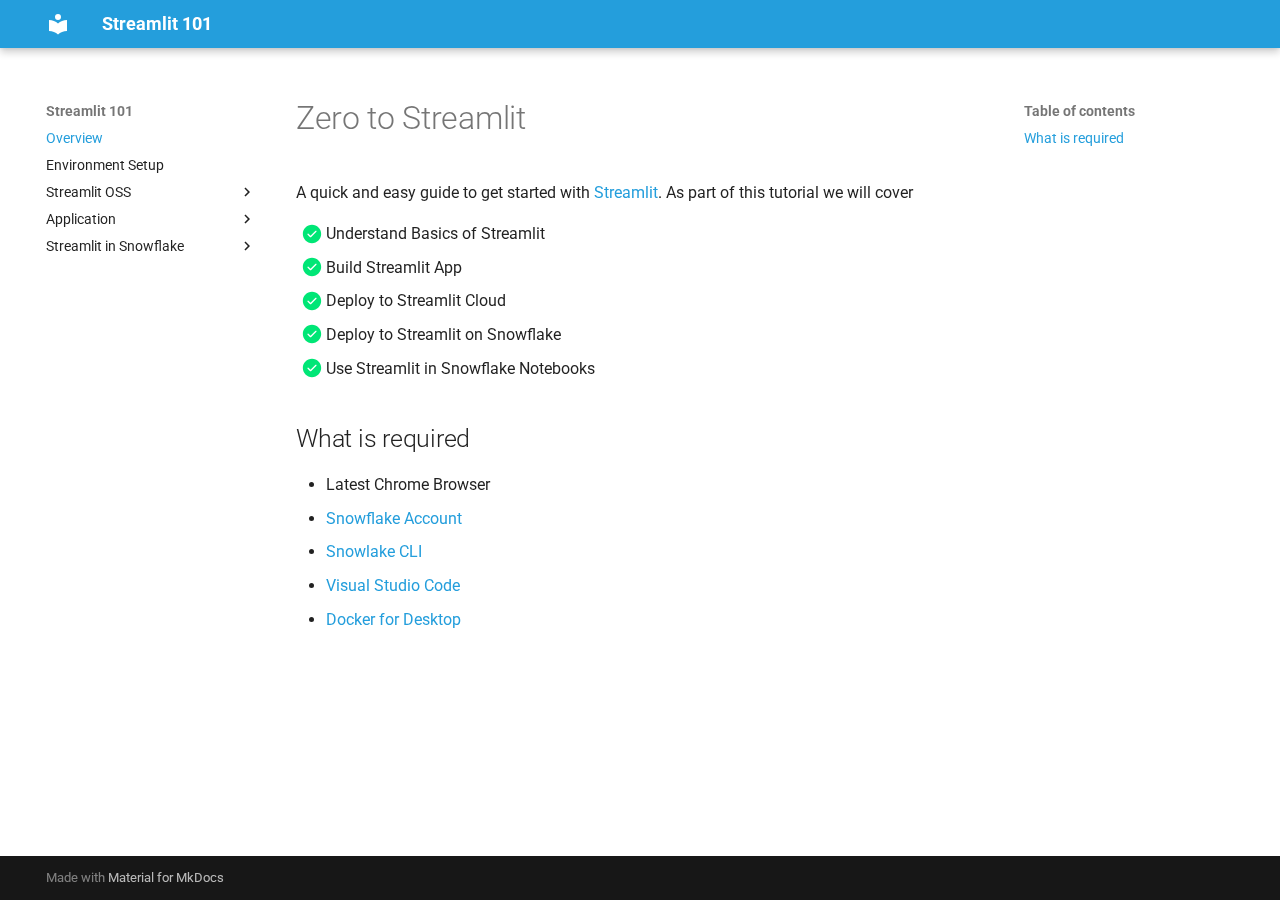
==== commit 6c06467f: "[Release]WIP: SiS Updates" ====
--- a/index.html
+++ b/index.html
@@ -10,6 +10,8 @@
       
       
       
+        <link rel="canonical" href="https://snowflake-labs.github.io/zero-to-streamlit/">
+      
       
       
         <link rel="next" href="setup/">
@@ -25,6 +27,9 @@
     
     
       <link rel="stylesheet" href="assets/stylesheets/main.0253249f.min.css">
+      
+        
+        <link rel="stylesheet" href="assets/stylesheets/palette.06af60db.min.css">
       
       
 
@@ -43,6 +48,8 @@
       
     
     
+      <link rel="stylesheet" href="stylesheets/extra.css">
+    
     <script>__md_scope=new URL(".",location),__md_hash=e=>[...e].reduce(((e,_)=>(e<<5)-e+_.charCodeAt(0)),0),__md_get=(e,_=localStorage,t=__md_scope)=>JSON.parse(_.getItem(t.pathname+"."+e)),__md_set=(e,_,t=localStorage,a=__md_scope)=>{try{t.setItem(a.pathname+"."+e,JSON.stringify(_))}catch(e){}}</script>
     
       
@@ -53,7 +60,12 @@
   </head>
   
   
-    <body dir="ltr">
+    
+    
+    
+    
+    
+    <body dir="ltr" data-md-color-scheme="default" data-md-color-primary="custom" data-md-color-accent="indigo">
   
     
     <input class="md-toggle" data-md-toggle="drawer" type="checkbox" id="__drawer" autocomplete="off">
@@ -98,15 +110,15 @@
         <div class="md-header__topic" data-md-component="header-topic">
           <span class="md-ellipsis">
             
-              Zero to Streamlit
+              Overview
             
           </span>
         </div>
       </div>
     </div>
     
-    
-      <script>var palette=__md_get("__palette");if(palette&&palette.color){if("(prefers-color-scheme)"===palette.color.media){var media=matchMedia("(prefers-color-scheme: light)"),input=document.querySelector(media.matches?"[data-md-color-media='(prefers-color-scheme: light)']":"[data-md-color-media='(prefers-color-scheme: dark)']");palette.color.media=input.getAttribute("data-md-color-media"),palette.color.scheme=input.getAttribute("data-md-color-scheme"),palette.color.primary=input.getAttribute("data-md-color-primary"),palette.color.accent=input.getAttribute("data-md-color-accent")}for(var[key,value]of Object.entries(palette.color))document.body.setAttribute("data-md-color-"+key,value)}</script>
+      
+    
     
     
     
@@ -167,7 +179,7 @@
           
   
   <span class="md-ellipsis">
-    Zero to Streamlit
+    Overview
   </span>
   
 
@@ -178,7 +190,7 @@
         
   
   <span class="md-ellipsis">
-    Zero to Streamlit
+    Overview
   </span>
   
 
@@ -227,17 +239,52 @@
         
   
   <span class="md-ellipsis">
-    Setup
-  </span>
-  
-
-      </a>
-    </li>
-  
-
-    
-      
-      
+    Environment Setup
+  </span>
+  
+
+      </a>
+    </li>
+  
+
+    
+      
+      
+  
+  
+  
+  
+    
+    
+    
+    
+    <li class="md-nav__item md-nav__item--nested">
+      
+        
+        
+        <input class="md-nav__toggle md-toggle " type="checkbox" id="__nav_3" >
+        
+          
+          <label class="md-nav__link" for="__nav_3" id="__nav_3_label" tabindex="0">
+            
+  
+  <span class="md-ellipsis">
+    Streamlit OSS
+  </span>
+  
+
+            <span class="md-nav__icon md-icon"></span>
+          </label>
+        
+        <nav class="md-nav" data-md-level="1" aria-labelledby="__nav_3_label" aria-expanded="false">
+          <label class="md-nav__title" for="__nav_3">
+            <span class="md-nav__icon md-icon"></span>
+            Streamlit OSS
+          </label>
+          <ul class="md-nav__list" data-md-scrollfix>
+            
+              
+                
   
   
   
@@ -247,17 +294,60 @@
         
   
   <span class="md-ellipsis">
-    Deploy Application
-  </span>
-  
-
-      </a>
-    </li>
-  
-
-    
-      
-      
+    Deploy
+  </span>
+  
+
+      </a>
+    </li>
+  
+
+              
+            
+          </ul>
+        </nav>
+      
+    </li>
+  
+
+    
+      
+      
+  
+  
+  
+  
+    
+    
+    
+    
+    <li class="md-nav__item md-nav__item--nested">
+      
+        
+        
+        <input class="md-nav__toggle md-toggle " type="checkbox" id="__nav_4" >
+        
+          
+          <label class="md-nav__link" for="__nav_4" id="__nav_4_label" tabindex="0">
+            
+  
+  <span class="md-ellipsis">
+    Application
+  </span>
+  
+
+            <span class="md-nav__icon md-icon"></span>
+          </label>
+        
+        <nav class="md-nav" data-md-level="1" aria-labelledby="__nav_4_label" aria-expanded="false">
+          <label class="md-nav__title" for="__nav_4">
+            <span class="md-nav__icon md-icon"></span>
+            Application
+          </label>
+          <ul class="md-nav__list" data-md-scrollfix>
+            
+              
+                
   
   
   
@@ -275,9 +365,10 @@
     </li>
   
 
-    
-      
-      
+              
+            
+              
+                
   
   
   
@@ -287,17 +378,18 @@
         
   
   <span class="md-ellipsis">
-    Interactivity
-  </span>
-  
-
-      </a>
-    </li>
-  
-
-    
-      
-      
+    Interact with Application
+  </span>
+  
+
+      </a>
+    </li>
+  
+
+              
+            
+              
+                
   
   
   
@@ -307,17 +399,18 @@
         
   
   <span class="md-ellipsis">
-    Data Preperation
-  </span>
-  
-
-      </a>
-    </li>
-  
-
-    
-      
-      
+    Data Prepration
+  </span>
+  
+
+      </a>
+    </li>
+  
+
+              
+            
+              
+                
   
   
   
@@ -327,11 +420,82 @@
         
   
   <span class="md-ellipsis">
-    Model Training
-  </span>
-  
-
-      </a>
+    Train and Predict
+  </span>
+  
+
+      </a>
+    </li>
+  
+
+              
+            
+          </ul>
+        </nav>
+      
+    </li>
+  
+
+    
+      
+      
+  
+  
+  
+  
+    
+    
+    
+    
+    <li class="md-nav__item md-nav__item--nested">
+      
+        
+        
+        <input class="md-nav__toggle md-toggle " type="checkbox" id="__nav_5" >
+        
+          
+          <label class="md-nav__link" for="__nav_5" id="__nav_5_label" tabindex="0">
+            
+  
+  <span class="md-ellipsis">
+    Streamlit in  Snowflake
+  </span>
+  
+
+            <span class="md-nav__icon md-icon"></span>
+          </label>
+        
+        <nav class="md-nav" data-md-level="1" aria-labelledby="__nav_5_label" aria-expanded="false">
+          <label class="md-nav__title" for="__nav_5">
+            <span class="md-nav__icon md-icon"></span>
+            Streamlit in  Snowflake
+          </label>
+          <ul class="md-nav__list" data-md-scrollfix>
+            
+              
+                
+  
+  
+  
+  
+    <li class="md-nav__item">
+      <a href="snowflake_deploy/" class="md-nav__link">
+        
+  
+  <span class="md-ellipsis">
+    Deploy to Snowflake
+  </span>
+  
+
+      </a>
+    </li>
+  
+
+              
+            
+          </ul>
+        </nav>
+      
     </li>
   
 
@@ -386,7 +550,7 @@
                   
 
 
-<h1 id="zero-to-streamlit">Zero to Streamlit</h1>
+<h1 id="zero-to-streamlit">Zero to Streamlit<a class="headerlink" href="#zero-to-streamlit" title="Permanent link">&para;</a></h1>
 <p>A quick and easy guide to get started with <a href="https://streamlit.io">Streamlit</a>. As part of this tutorial we will cover </p>
 <ul class="task-list">
 <li class="task-list-item"><label class="task-list-control"><input type="checkbox" disabled checked/><span class="task-list-indicator"></span></label> Understand Basics of Streamlit</li>
@@ -395,7 +559,7 @@
 <li class="task-list-item"><label class="task-list-control"><input type="checkbox" disabled checked/><span class="task-list-indicator"></span></label> Deploy to Streamlit on Snowflake</li>
 <li class="task-list-item"><label class="task-list-control"><input type="checkbox" disabled checked/><span class="task-list-indicator"></span></label> Use Streamlit in Snowflake Notebooks</li>
 </ul>
-<h2 id="what-is-required">What is required</h2>
+<h2 id="what-is-required">What is required<a class="headerlink" href="#what-is-required" title="Permanent link">&para;</a></h2>
 <ul>
 <li>Latest Chrome Browser</li>
 <li><a href="https://signup.snowflake.com">Snowflake Account</a></li>
--- a/assets/stylesheets/palette.06af60db.min.css
+++ b/assets/stylesheets/palette.06af60db.min.css
@@ -0,0 +1 @@
+@media screen{[data-md-color-scheme=slate]{--md-default-fg-color:hsla(var(--md-hue),15%,90%,0.82);--md-default-fg-color--light:hsla(var(--md-hue),15%,90%,0.56);--md-default-fg-color--lighter:hsla(var(--md-hue),15%,90%,0.32);--md-default-fg-color--lightest:hsla(var(--md-hue),15%,90%,0.12);--md-default-bg-color:hsla(var(--md-hue),15%,14%,1);--md-default-bg-color--light:hsla(var(--md-hue),15%,14%,0.54);--md-default-bg-color--lighter:hsla(var(--md-hue),15%,14%,0.26);--md-default-bg-color--lightest:hsla(var(--md-hue),15%,14%,0.07);--md-code-fg-color:hsla(var(--md-hue),18%,86%,0.82);--md-code-bg-color:hsla(var(--md-hue),15%,18%,1);--md-code-hl-color:#2977ff;--md-code-hl-color--light:#2977ff1a;--md-code-hl-number-color:#e6695b;--md-code-hl-special-color:#f06090;--md-code-hl-function-color:#c973d9;--md-code-hl-constant-color:#9383e2;--md-code-hl-keyword-color:#6791e0;--md-code-hl-string-color:#2fb170;--md-code-hl-name-color:var(--md-code-fg-color);--md-code-hl-operator-color:var(--md-default-fg-color--light);--md-code-hl-punctuation-color:var(--md-default-fg-color--light);--md-code-hl-comment-color:var(--md-default-fg-color--light);--md-code-hl-generic-color:var(--md-default-fg-color--light);--md-code-hl-variable-color:var(--md-default-fg-color--light);--md-typeset-color:var(--md-default-fg-color);--md-typeset-a-color:var(--md-primary-fg-color);--md-typeset-kbd-color:hsla(var(--md-hue),15%,90%,0.12);--md-typeset-kbd-accent-color:hsla(var(--md-hue),15%,90%,0.2);--md-typeset-kbd-border-color:hsla(var(--md-hue),15%,14%,1);--md-typeset-mark-color:#4287ff4d;--md-typeset-table-color:hsla(var(--md-hue),15%,95%,0.12);--md-typeset-table-color--light:hsla(var(--md-hue),15%,95%,0.035);--md-admonition-fg-color:var(--md-default-fg-color);--md-admonition-bg-color:var(--md-default-bg-color);--md-footer-bg-color:hsla(var(--md-hue),15%,10%,0.87);--md-footer-bg-color--dark:hsla(var(--md-hue),15%,8%,1);--md-shadow-z1:0 0.2rem 0.5rem #0000000d,0 0 0.05rem #0000001a;--md-shadow-z2:0 0.2rem 0.5rem #00000040,0 0 0.05rem #00000040;--md-shadow-z3:0 0.2rem 0.5rem #0006,0 0 0.05rem #00000059;color-scheme:dark}[data-md-color-scheme=slate] img[src$="#gh-light-mode-only"],[data-md-color-scheme=slate] img[src$="#only-light"]{display:none}[data-md-color-scheme=slate][data-md-color-primary=pink]{--md-typeset-a-color:#ed5487}[data-md-color-scheme=slate][data-md-color-primary=purple]{--md-typeset-a-color:#c46fd3}[data-md-color-scheme=slate][data-md-color-primary=deep-purple]{--md-typeset-a-color:#a47bea}[data-md-color-scheme=slate][data-md-color-primary=indigo]{--md-typeset-a-color:#5488e8}[data-md-color-scheme=slate][data-md-color-primary=teal]{--md-typeset-a-color:#00ccb8}[data-md-color-scheme=slate][data-md-color-primary=green]{--md-typeset-a-color:#71c174}[data-md-color-scheme=slate][data-md-color-primary=deep-orange]{--md-typeset-a-color:#ff764d}[data-md-color-scheme=slate][data-md-color-primary=brown]{--md-typeset-a-color:#c1775c}[data-md-color-scheme=slate][data-md-color-primary=black],[data-md-color-scheme=slate][data-md-color-primary=blue-grey],[data-md-color-scheme=slate][data-md-color-primary=grey],[data-md-color-scheme=slate][data-md-color-primary=white]{--md-typeset-a-color:#5e8bde}[data-md-color-switching] *,[data-md-color-switching] :after,[data-md-color-switching] :before{transition-duration:0ms!important}}[data-md-color-accent=red]{--md-accent-fg-color:#ff1947;--md-accent-fg-color--transparent:#ff19471a;--md-accent-bg-color:#fff;--md-accent-bg-color--light:#ffffffb3}[data-md-color-accent=pink]{--md-accent-fg-color:#f50056;--md-accent-fg-color--transparent:#f500561a;--md-accent-bg-color:#fff;--md-accent-bg-color--light:#ffffffb3}[data-md-color-accent=purple]{--md-accent-fg-color:#df41fb;--md-accent-fg-color--transparent:#df41fb1a;--md-accent-bg-color:#fff;--md-accent-bg-color--light:#ffffffb3}[data-md-color-accent=deep-purple]{--md-accent-fg-color:#7c4dff;--md-accent-fg-color--transparent:#7c4dff1a;--md-accent-bg-color:#fff;--md-accent-bg-color--light:#ffffffb3}[data-md-color-accent=indigo]{--md-accent-fg-color:#526cfe;--md-accent-fg-color--transparent:#526cfe1a;--md-accent-bg-color:#fff;--md-accent-bg-color--light:#ffffffb3}[data-md-color-accent=blue]{--md-accent-fg-color:#4287ff;--md-accent-fg-color--transparent:#4287ff1a;--md-accent-bg-color:#fff;--md-accent-bg-color--light:#ffffffb3}[data-md-color-accent=light-blue]{--md-accent-fg-color:#0091eb;--md-accent-fg-color--transparent:#0091eb1a;--md-accent-bg-color:#fff;--md-accent-bg-color--light:#ffffffb3}[data-md-color-accent=cyan]{--md-accent-fg-color:#00bad6;--md-accent-fg-color--transparent:#00bad61a;--md-accent-bg-color:#fff;--md-accent-bg-color--light:#ffffffb3}[data-md-color-accent=teal]{--md-accent-fg-color:#00bda4;--md-accent-fg-color--transparent:#00bda41a;--md-accent-bg-color:#fff;--md-accent-bg-color--light:#ffffffb3}[data-md-color-accent=green]{--md-accent-fg-color:#00c753;--md-accent-fg-color--transparent:#00c7531a;--md-accent-bg-color:#fff;--md-accent-bg-color--light:#ffffffb3}[data-md-color-accent=light-green]{--md-accent-fg-color:#63de17;--md-accent-fg-color--transparent:#63de171a;--md-accent-bg-color:#fff;--md-accent-bg-color--light:#ffffffb3}[data-md-color-accent=lime]{--md-accent-fg-color:#b0eb00;--md-accent-fg-color--transparent:#b0eb001a;--md-accent-bg-color:#000000de;--md-accent-bg-color--light:#0000008a}[data-md-color-accent=yellow]{--md-accent-fg-color:#ffd500;--md-accent-fg-color--transparent:#ffd5001a;--md-accent-bg-color:#000000de;--md-accent-bg-color--light:#0000008a}[data-md-color-accent=amber]{--md-accent-fg-color:#fa0;--md-accent-fg-color--transparent:#ffaa001a;--md-accent-bg-color:#000000de;--md-accent-bg-color--light:#0000008a}[data-md-color-accent=orange]{--md-accent-fg-color:#ff9100;--md-accent-fg-color--transparent:#ff91001a;--md-accent-bg-color:#000000de;--md-accent-bg-color--light:#0000008a}[data-md-color-accent=deep-orange]{--md-accent-fg-color:#ff6e42;--md-accent-fg-color--transparent:#ff6e421a;--md-accent-bg-color:#fff;--md-accent-bg-color--light:#ffffffb3}[data-md-color-primary=red]{--md-primary-fg-color:#ef5552;--md-primary-fg-color--light:#e57171;--md-primary-fg-color--dark:#e53734;--md-primary-bg-color:#fff;--md-primary-bg-color--light:#ffffffb3}[data-md-color-primary=pink]{--md-primary-fg-color:#e92063;--md-primary-fg-color--light:#ec417a;--md-primary-fg-color--dark:#c3185d;--md-primary-bg-color:#fff;--md-primary-bg-color--light:#ffffffb3}[data-md-color-primary=purple]{--md-primary-fg-color:#ab47bd;--md-primary-fg-color--light:#bb69c9;--md-primary-fg-color--dark:#8c24a8;--md-primary-bg-color:#fff;--md-primary-bg-color--light:#ffffffb3}[data-md-color-primary=deep-purple]{--md-primary-fg-color:#7e56c2;--md-primary-fg-color--light:#9574cd;--md-primary-fg-color--dark:#673ab6;--md-primary-bg-color:#fff;--md-primary-bg-color--light:#ffffffb3}[data-md-color-primary=indigo]{--md-primary-fg-color:#4051b5;--md-primary-fg-color--light:#5d6cc0;--md-primary-fg-color--dark:#303fa1;--md-primary-bg-color:#fff;--md-primary-bg-color--light:#ffffffb3}[data-md-color-primary=blue]{--md-primary-fg-color:#2094f3;--md-primary-fg-color--light:#42a5f5;--md-primary-fg-color--dark:#1975d2;--md-primary-bg-color:#fff;--md-primary-bg-color--light:#ffffffb3}[data-md-color-primary=light-blue]{--md-primary-fg-color:#02a6f2;--md-primary-fg-color--light:#28b5f6;--md-primary-fg-color--dark:#0287cf;--md-primary-bg-color:#fff;--md-primary-bg-color--light:#ffffffb3}[data-md-color-primary=cyan]{--md-primary-fg-color:#00bdd6;--md-primary-fg-color--light:#25c5da;--md-primary-fg-color--dark:#0097a8;--md-primary-bg-color:#fff;--md-primary-bg-color--light:#ffffffb3}[data-md-color-primary=teal]{--md-primary-fg-color:#009485;--md-primary-fg-color--light:#26a699;--md-primary-fg-color--dark:#007a6c;--md-primary-bg-color:#fff;--md-primary-bg-color--light:#ffffffb3}[data-md-color-primary=green]{--md-primary-fg-color:#4cae4f;--md-primary-fg-color--light:#68bb6c;--md-primary-fg-color--dark:#398e3d;--md-primary-bg-color:#fff;--md-primary-bg-color--light:#ffffffb3}[data-md-color-primary=light-green]{--md-primary-fg-color:#8bc34b;--md-primary-fg-color--light:#9ccc66;--md-primary-fg-color--dark:#689f38;--md-primary-bg-color:#fff;--md-primary-bg-color--light:#ffffffb3}[data-md-color-primary=lime]{--md-primary-fg-color:#cbdc38;--md-primary-fg-color--light:#d3e156;--md-primary-fg-color--dark:#b0b52c;--md-primary-bg-color:#000000de;--md-primary-bg-color--light:#0000008a}[data-md-color-primary=yellow]{--md-primary-fg-color:#ffec3d;--md-primary-fg-color--light:#ffee57;--md-primary-fg-color--dark:#fbc02d;--md-primary-bg-color:#000000de;--md-primary-bg-color--light:#0000008a}[data-md-color-primary=amber]{--md-primary-fg-color:#ffc105;--md-primary-fg-color--light:#ffc929;--md-primary-fg-color--dark:#ffa200;--md-primary-bg-color:#000000de;--md-primary-bg-color--light:#0000008a}[data-md-color-primary=orange]{--md-primary-fg-color:#ffa724;--md-primary-fg-color--light:#ffa724;--md-primary-fg-color--dark:#fa8900;--md-primary-bg-color:#000000de;--md-primary-bg-color--light:#0000008a}[data-md-color-primary=deep-orange]{--md-primary-fg-color:#ff6e42;--md-primary-fg-color--light:#ff8a66;--md-primary-fg-color--dark:#f4511f;--md-primary-bg-color:#fff;--md-primary-bg-color--light:#ffffffb3}[data-md-color-primary=brown]{--md-primary-fg-color:#795649;--md-primary-fg-color--light:#8d6e62;--md-primary-fg-color--dark:#5d4037;--md-primary-bg-color:#fff;--md-primary-bg-color--light:#ffffffb3}[data-md-color-primary=grey]{--md-primary-fg-color:#757575;--md-primary-fg-color--light:#9e9e9e;--md-primary-fg-color--dark:#616161;--md-primary-bg-color:#fff;--md-primary-bg-color--light:#ffffffb3;--md-typeset-a-color:#4051b5}[data-md-color-primary=blue-grey]{--md-primary-fg-color:#546d78;--md-primary-fg-color--light:#607c8a;--md-primary-fg-color--dark:#455a63;--md-primary-bg-color:#fff;--md-primary-bg-color--light:#ffffffb3;--md-typeset-a-color:#4051b5}[data-md-color-primary=light-green]:not([data-md-color-scheme=slate]){--md-typeset-a-color:#72ad2e}[data-md-color-primary=lime]:not([data-md-color-scheme=slate]){--md-typeset-a-color:#8b990a}[data-md-color-primary=yellow]:not([data-md-color-scheme=slate]){--md-typeset-a-color:#b8a500}[data-md-color-primary=amber]:not([data-md-color-scheme=slate]){--md-typeset-a-color:#d19d00}[data-md-color-primary=orange]:not([data-md-color-scheme=slate]){--md-typeset-a-color:#e68a00}[data-md-color-primary=white]{--md-primary-fg-color:hsla(var(--md-hue),0%,100%,1);--md-primary-fg-color--light:hsla(var(--md-hue),0%,100%,0.7);--md-primary-fg-color--dark:hsla(var(--md-hue),0%,0%,0.07);--md-primary-bg-color:hsla(var(--md-hue),0%,0%,0.87);--md-primary-bg-color--light:hsla(var(--md-hue),0%,0%,0.54);--md-typeset-a-color:#4051b5}[data-md-color-primary=white] .md-button{color:var(--md-typeset-a-color)}[data-md-color-primary=white] .md-button--primary{background-color:var(--md-typeset-a-color);border-color:var(--md-typeset-a-color);color:hsla(var(--md-hue),0%,100%,1)}@media screen and (min-width:60em){[data-md-color-primary=white] .md-search__form{background-color:hsla(var(--md-hue),0%,0%,.07)}[data-md-color-primary=white] .md-search__form:hover{background-color:hsla(var(--md-hue),0%,0%,.32)}[data-md-color-primary=white] .md-search__input+.md-search__icon{color:hsla(var(--md-hue),0%,0%,.87)}}@media screen and (min-width:76.25em){[data-md-color-primary=white] .md-tabs{border-bottom:.05rem solid #00000012}}[data-md-color-primary=black]{--md-primary-fg-color:hsla(var(--md-hue),15%,9%,1);--md-primary-fg-color--light:hsla(var(--md-hue),15%,9%,0.54);--md-primary-fg-color--dark:hsla(var(--md-hue),15%,9%,1);--md-primary-bg-color:hsla(var(--md-hue),15%,100%,1);--md-primary-bg-color--light:hsla(var(--md-hue),15%,100%,0.7);--md-typeset-a-color:#4051b5}[data-md-color-primary=black] .md-button{color:var(--md-typeset-a-color)}[data-md-color-primary=black] .md-button--primary{background-color:var(--md-typeset-a-color);border-color:var(--md-typeset-a-color);color:hsla(var(--md-hue),0%,100%,1)}[data-md-color-primary=black] .md-header{background-color:hsla(var(--md-hue),15%,9%,1)}@media screen and (max-width:59.984375em){[data-md-color-primary=black] .md-nav__source{background-color:hsla(var(--md-hue),15%,11%,.87)}}@media screen and (max-width:76.234375em){html [data-md-color-primary=black] .md-nav--primary .md-nav__title[for=__drawer]{background-color:hsla(var(--md-hue),15%,9%,1)}}@media screen and (min-width:76.25em){[data-md-color-primary=black] .md-tabs{background-color:hsla(var(--md-hue),15%,9%,1)}}--- a/stylesheets/extra.css
+++ b/stylesheets/extra.css
@@ -0,0 +1,5 @@
+:root {
+    --md-primary-fg-color: #249edc;
+    --md-primary-fg-color--light: #FFFFFF;
+    --md-primary-fg-color--dark: #11567F;
+}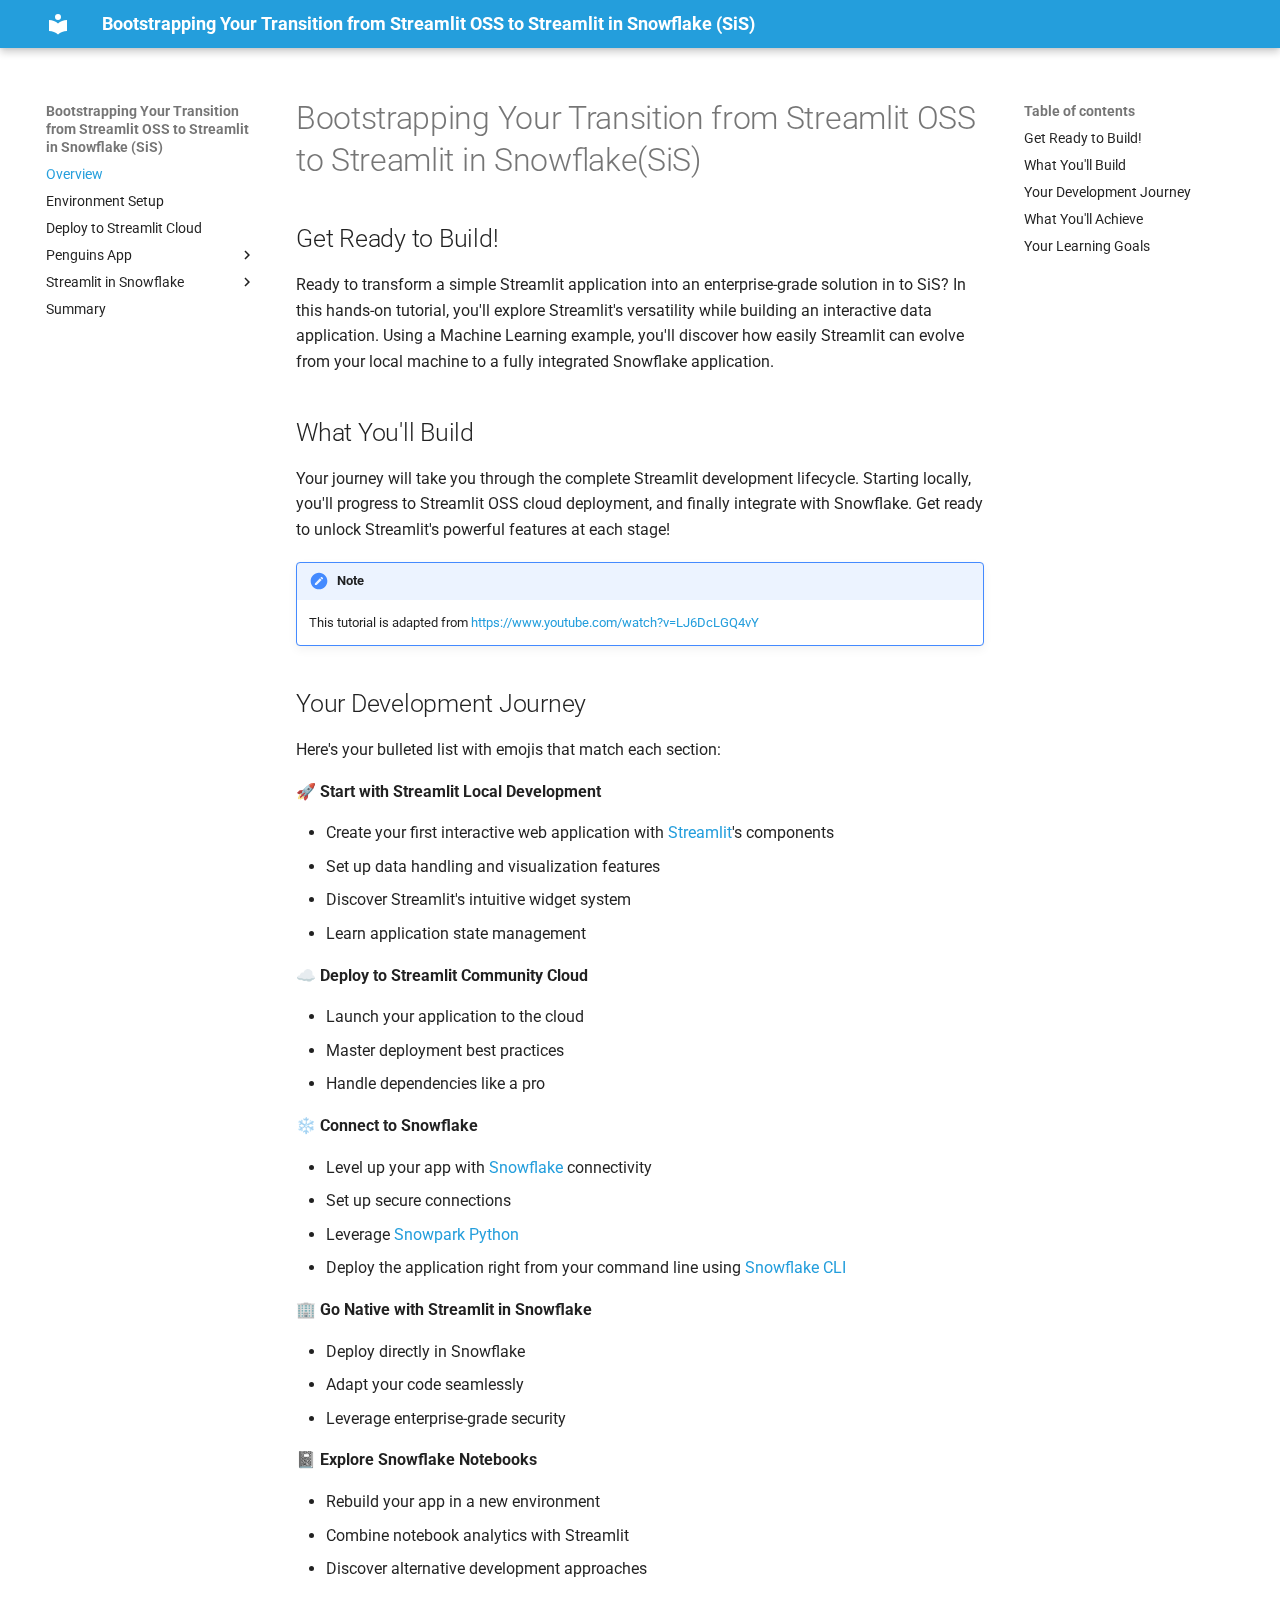
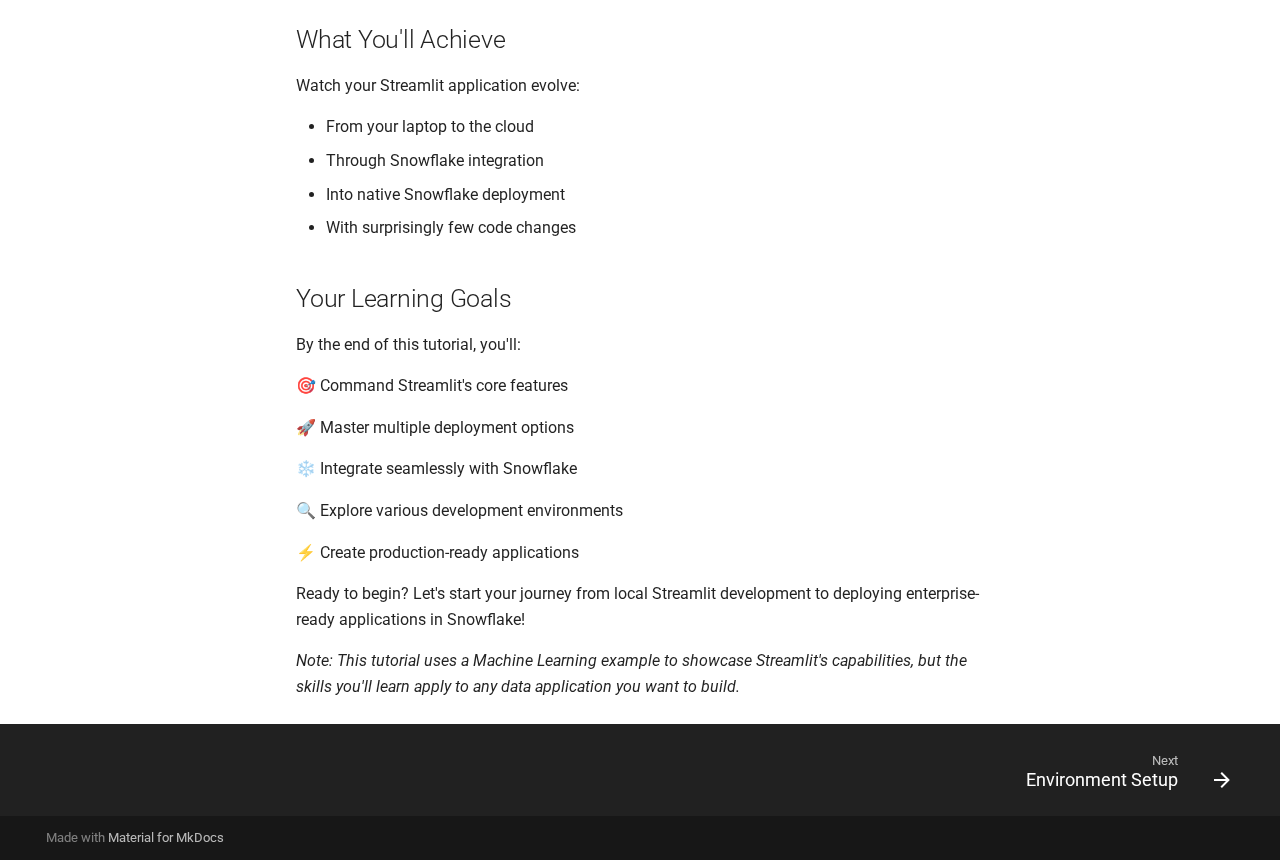
==== commit 2845a79d: "[Release](fix): proof read updates" ====
--- a/index.html
+++ b/index.html
@@ -6,11 +6,11 @@
       <meta charset="utf-8">
       <meta name="viewport" content="width=device-width,initial-scale=1">
       
-        <meta name="description" content="Getting started with Streamlit">
-      
-      
-      
-        <link rel="canonical" href="https://snowflake-labs.github.io/zero-to-streamlit/">
+        <meta name="description" content="Bootstrap your transition from Streamlit OSS to Streamlit in Snowflake (SiS) with this step-by-step tutorial and starter template. Migrate your Streamlit app to Snowflake's powerful and scalable platform, and leverage enterprise-grade features with ease.">
+      
+      
+      
+        <link rel="canonical" href="https://snowflake-labs.github.io/streamlit-oss-to-sis-bootstrap/">
       
       
       
@@ -22,7 +22,7 @@
     
     
       
-        <title>Streamlit 101</title>
+        <title>Bootstrapping Your Transition from Streamlit OSS to Streamlit in Snowflake (SiS)</title>
       
     
     
@@ -74,7 +74,7 @@
     <div data-md-component="skip">
       
         
-        <a href="#zero-to-streamlit" class="md-skip">
+        <a href="#bootstrapping-your-transition-from-streamlit-oss-to-streamlit-in-snowflakesis" class="md-skip">
           Skip to content
         </a>
       
@@ -90,7 +90,7 @@
 
 <header class="md-header md-header--shadow" data-md-component="header">
   <nav class="md-header__inner md-grid" aria-label="Header">
-    <a href="." title="Streamlit 101" class="md-header__button md-logo" aria-label="Streamlit 101" data-md-component="logo">
+    <a href="." title="Bootstrapping Your Transition from Streamlit OSS to Streamlit in Snowflake (SiS)" class="md-header__button md-logo" aria-label="Bootstrapping Your Transition from Streamlit OSS to Streamlit in Snowflake (SiS)" data-md-component="logo">
       
   
   <svg xmlns="http://www.w3.org/2000/svg" viewBox="0 0 24 24"><path d="M12 8a3 3 0 0 0 3-3 3 3 0 0 0-3-3 3 3 0 0 0-3 3 3 3 0 0 0 3 3m0 3.54C9.64 9.35 6.5 8 3 8v11c3.5 0 6.64 1.35 9 3.54 2.36-2.19 5.5-3.54 9-3.54V8c-3.5 0-6.64 1.35-9 3.54"/></svg>
@@ -104,7 +104,7 @@
       <div class="md-header__ellipsis">
         <div class="md-header__topic">
           <span class="md-ellipsis">
-            Streamlit 101
+            Bootstrapping Your Transition from Streamlit OSS to Streamlit in Snowflake (SiS)
           </span>
         </div>
         <div class="md-header__topic" data-md-component="header-topic">
@@ -148,13 +148,13 @@
 
 <nav class="md-nav md-nav--primary" aria-label="Navigation" data-md-level="0">
   <label class="md-nav__title" for="__drawer">
-    <a href="." title="Streamlit 101" class="md-nav__button md-logo" aria-label="Streamlit 101" data-md-component="logo">
+    <a href="." title="Bootstrapping Your Transition from Streamlit OSS to Streamlit in Snowflake (SiS)" class="md-nav__button md-logo" aria-label="Bootstrapping Your Transition from Streamlit OSS to Streamlit in Snowflake (SiS)" data-md-component="logo">
       
   
   <svg xmlns="http://www.w3.org/2000/svg" viewBox="0 0 24 24"><path d="M12 8a3 3 0 0 0 3-3 3 3 0 0 0-3-3 3 3 0 0 0-3 3 3 3 0 0 0 3 3m0 3.54C9.64 9.35 6.5 8 3 8v11c3.5 0 6.64 1.35 9 3.54 2.36-2.19 5.5-3.54 9-3.54V8c-3.5 0-6.64 1.35-9 3.54"/></svg>
 
     </a>
-    Streamlit 101
+    Bootstrapping Your Transition from Streamlit OSS to Streamlit in Snowflake (SiS)
   </label>
   
   <ul class="md-nav__list" data-md-scrollfix>
@@ -212,9 +212,45 @@
     <ul class="md-nav__list" data-md-component="toc" data-md-scrollfix>
       
         <li class="md-nav__item">
-  <a href="#what-is-required" class="md-nav__link">
-    <span class="md-ellipsis">
-      What is required
+  <a href="#get-ready-to-build" class="md-nav__link">
+    <span class="md-ellipsis">
+      Get Ready to Build!
+    </span>
+  </a>
+  
+</li>
+      
+        <li class="md-nav__item">
+  <a href="#what-youll-build" class="md-nav__link">
+    <span class="md-ellipsis">
+      What You'll Build
+    </span>
+  </a>
+  
+</li>
+      
+        <li class="md-nav__item">
+  <a href="#your-development-journey" class="md-nav__link">
+    <span class="md-ellipsis">
+      Your Development Journey
+    </span>
+  </a>
+  
+</li>
+      
+        <li class="md-nav__item">
+  <a href="#what-youll-achieve" class="md-nav__link">
+    <span class="md-ellipsis">
+      What You'll Achieve
+    </span>
+  </a>
+  
+</li>
+      
+        <li class="md-nav__item">
+  <a href="#your-learning-goals" class="md-nav__link">
+    <span class="md-ellipsis">
+      Your Learning Goals
     </span>
   </a>
   
@@ -254,59 +290,16 @@
   
   
   
-    
-    
-    
-    
-    <li class="md-nav__item md-nav__item--nested">
-      
-        
-        
-        <input class="md-nav__toggle md-toggle " type="checkbox" id="__nav_3" >
-        
-          
-          <label class="md-nav__link" for="__nav_3" id="__nav_3_label" tabindex="0">
-            
-  
-  <span class="md-ellipsis">
-    Streamlit OSS
-  </span>
-  
-
-            <span class="md-nav__icon md-icon"></span>
-          </label>
-        
-        <nav class="md-nav" data-md-level="1" aria-labelledby="__nav_3_label" aria-expanded="false">
-          <label class="md-nav__title" for="__nav_3">
-            <span class="md-nav__icon md-icon"></span>
-            Streamlit OSS
-          </label>
-          <ul class="md-nav__list" data-md-scrollfix>
-            
-              
-                
-  
-  
-  
-  
     <li class="md-nav__item">
       <a href="deploy_to_streamlit_cloud/" class="md-nav__link">
         
   
   <span class="md-ellipsis">
-    Deploy
-  </span>
-  
-
-      </a>
-    </li>
-  
-
-              
-            
-          </ul>
-        </nav>
-      
+    Deploy to Streamlit Cloud
+  </span>
+  
+
+      </a>
     </li>
   
 
@@ -332,7 +325,7 @@
             
   
   <span class="md-ellipsis">
-    Application
+    Penguins App
   </span>
   
 
@@ -342,7 +335,7 @@
         <nav class="md-nav" data-md-level="1" aria-labelledby="__nav_4_label" aria-expanded="false">
           <label class="md-nav__title" for="__nav_4">
             <span class="md-nav__icon md-icon"></span>
-            Application
+            Penguins App
           </label>
           <ul class="md-nav__list" data-md-scrollfix>
             
@@ -353,11 +346,11 @@
   
   
     <li class="md-nav__item">
-      <a href="datset/" class="md-nav__link">
-        
-  
-  <span class="md-ellipsis">
-    Dataset
+      <a href="explore_dataset/" class="md-nav__link">
+        
+  
+  <span class="md-ellipsis">
+    Exploring Dataset
   </span>
   
 
@@ -374,7 +367,7 @@
   
   
     <li class="md-nav__item">
-      <a href="interactivity/" class="md-nav__link">
+      <a href="interactive_features/" class="md-nav__link">
         
   
   <span class="md-ellipsis">
@@ -395,11 +388,11 @@
   
   
     <li class="md-nav__item">
-      <a href="data_prepration/" class="md-nav__link">
-        
-  
-  <span class="md-ellipsis">
-    Data Prepration
+      <a href="data_preparation/" class="md-nav__link">
+        
+  
+  <span class="md-ellipsis">
+    Data Preparation
   </span>
   
 
@@ -416,11 +409,11 @@
   
   
     <li class="md-nav__item">
-      <a href="model_training/" class="md-nav__link">
-        
-  
-  <span class="md-ellipsis">
-    Train and Predict
+      <a href="train_and_predict/" class="md-nav__link">
+        
+  
+  <span class="md-ellipsis">
+    Training and Prediction
   </span>
   
 
@@ -500,6 +493,26 @@
   
 
     
+      
+      
+  
+  
+  
+  
+    <li class="md-nav__item">
+      <a href="summary/" class="md-nav__link">
+        
+  
+  <span class="md-ellipsis">
+    Summary
+  </span>
+  
+
+      </a>
+    </li>
+  
+
+    
   </ul>
 </nav>
                   </div>
@@ -527,9 +540,45 @@
     <ul class="md-nav__list" data-md-component="toc" data-md-scrollfix>
       
         <li class="md-nav__item">
-  <a href="#what-is-required" class="md-nav__link">
-    <span class="md-ellipsis">
-      What is required
+  <a href="#get-ready-to-build" class="md-nav__link">
+    <span class="md-ellipsis">
+      Get Ready to Build!
+    </span>
+  </a>
+  
+</li>
+      
+        <li class="md-nav__item">
+  <a href="#what-youll-build" class="md-nav__link">
+    <span class="md-ellipsis">
+      What You'll Build
+    </span>
+  </a>
+  
+</li>
+      
+        <li class="md-nav__item">
+  <a href="#your-development-journey" class="md-nav__link">
+    <span class="md-ellipsis">
+      Your Development Journey
+    </span>
+  </a>
+  
+</li>
+      
+        <li class="md-nav__item">
+  <a href="#what-youll-achieve" class="md-nav__link">
+    <span class="md-ellipsis">
+      What You'll Achieve
+    </span>
+  </a>
+  
+</li>
+      
+        <li class="md-nav__item">
+  <a href="#your-learning-goals" class="md-nav__link">
+    <span class="md-ellipsis">
+      Your Learning Goals
     </span>
   </a>
   
@@ -550,23 +599,66 @@
                   
 
 
-<h1 id="zero-to-streamlit">Zero to Streamlit<a class="headerlink" href="#zero-to-streamlit" title="Permanent link">&para;</a></h1>
-<p>A quick and easy guide to get started with <a href="https://streamlit.io">Streamlit</a>. As part of this tutorial we will cover </p>
-<ul class="task-list">
-<li class="task-list-item"><label class="task-list-control"><input type="checkbox" disabled checked/><span class="task-list-indicator"></span></label> Understand Basics of Streamlit</li>
-<li class="task-list-item"><label class="task-list-control"><input type="checkbox" disabled checked/><span class="task-list-indicator"></span></label> Build Streamlit App </li>
-<li class="task-list-item"><label class="task-list-control"><input type="checkbox" disabled checked/><span class="task-list-indicator"></span></label> Deploy to Streamlit Cloud</li>
-<li class="task-list-item"><label class="task-list-control"><input type="checkbox" disabled checked/><span class="task-list-indicator"></span></label> Deploy to Streamlit on Snowflake</li>
-<li class="task-list-item"><label class="task-list-control"><input type="checkbox" disabled checked/><span class="task-list-indicator"></span></label> Use Streamlit in Snowflake Notebooks</li>
+<h1 id="bootstrapping-your-transition-from-streamlit-oss-to-streamlit-in-snowflakesis">Bootstrapping Your Transition from Streamlit OSS to Streamlit in Snowflake(SiS)<a class="headerlink" href="#bootstrapping-your-transition-from-streamlit-oss-to-streamlit-in-snowflakesis" title="Permanent link">&para;</a></h1>
+<h2 id="get-ready-to-build">Get Ready to Build!<a class="headerlink" href="#get-ready-to-build" title="Permanent link">&para;</a></h2>
+<p>Ready to transform a simple Streamlit application into an enterprise-grade solution in to SiS? In this hands-on tutorial, you'll explore Streamlit's versatility while building an interactive data application. Using a Machine Learning example, you'll discover how easily Streamlit can evolve from your local machine to a fully integrated Snowflake application.</p>
+<h2 id="what-youll-build">What You'll Build<a class="headerlink" href="#what-youll-build" title="Permanent link">&para;</a></h2>
+<p>Your journey will take you through the complete Streamlit development lifecycle. Starting locally, you'll progress to Streamlit OSS cloud deployment, and finally integrate with Snowflake. Get ready to unlock Streamlit's powerful features at each stage!</p>
+<div class="admonition note">
+<p class="admonition-title">Note</p>
+<p>This tutorial is adapted from <a href="https://www.youtube.com/watch?v=LJ6DcLGQ4vY" target="_blank">https://www.youtube.com/watch?v=LJ6DcLGQ4vY</a></p>
+</div>
+<h2 id="your-development-journey">Your Development Journey<a class="headerlink" href="#your-development-journey" title="Permanent link">&para;</a></h2>
+<p>Here's your bulleted list with emojis that match each section:</p>
+<p>🚀 <strong>Start with Streamlit Local Development</strong></p>
+<ul>
+<li>Create your first interactive web application with <a href="https://streamlit.io" target="_blank">Streamlit</a>'s components</li>
+<li>Set up data handling and visualization features</li>
+<li>Discover Streamlit's intuitive widget system</li>
+<li>Learn application state management</li>
 </ul>
-<h2 id="what-is-required">What is required<a class="headerlink" href="#what-is-required" title="Permanent link">&para;</a></h2>
+<p>☁️ <strong>Deploy to Streamlit Community Cloud</strong></p>
 <ul>
-<li>Latest Chrome Browser</li>
-<li><a href="https://signup.snowflake.com">Snowflake Account</a></li>
-<li><a href="https://docs.snowflake.com/en/developer-guide/snowflake-cli/index">Snowlake CLI</a></li>
-<li><a href="https://code.visualstudio.com/">Visual Studio Code</a></li>
-<li><a href="https://www.docker.com/products/docker-desktop/">Docker for Desktop</a></li>
+<li>Launch your application to the cloud</li>
+<li>Master deployment best practices</li>
+<li>Handle dependencies like a pro</li>
 </ul>
+<p>❄️ <strong>Connect to Snowflake</strong></p>
+<ul>
+<li>Level up your app with <a href="https://snowflake.com" target="_blank">Snowflake</a> connectivity</li>
+<li>Set up secure connections</li>
+<li>Leverage <a href="https://docs.snowflake.com/en/developer-guide/snowpark/python/index" target="_blank">Snowpark Python</a></li>
+<li>Deploy the application right from your command line using <a href="https://docs.snowflake.com/en/developer-guide/snowflake-cli/index" target="_blank">Snowflake CLI</a></li>
+</ul>
+<p>🏢 <strong>Go Native with Streamlit in Snowflake</strong></p>
+<ul>
+<li>Deploy directly in Snowflake</li>
+<li>Adapt your code seamlessly</li>
+<li>Leverage enterprise-grade security</li>
+</ul>
+<p>📓 <strong>Explore Snowflake Notebooks</strong></p>
+<ul>
+<li>Rebuild your app in a new environment</li>
+<li>Combine notebook analytics with Streamlit</li>
+<li>Discover alternative development approaches</li>
+</ul>
+<h2 id="what-youll-achieve">What You'll Achieve<a class="headerlink" href="#what-youll-achieve" title="Permanent link">&para;</a></h2>
+<p>Watch your Streamlit application evolve:</p>
+<ul>
+<li>From your laptop to the cloud</li>
+<li>Through Snowflake integration</li>
+<li>Into native Snowflake deployment</li>
+<li>With surprisingly few code changes</li>
+</ul>
+<h2 id="your-learning-goals">Your Learning Goals<a class="headerlink" href="#your-learning-goals" title="Permanent link">&para;</a></h2>
+<p>By the end of this tutorial, you'll:</p>
+<p>🎯 Command Streamlit's core features</p>
+<p>🚀 Master multiple deployment options</p>
+<p>❄️ Integrate seamlessly with Snowflake</p>
+<p>🔍 Explore various development environments</p>
+<p>⚡ Create production-ready applications</p>
+<p>Ready to begin? Let's start your journey from local Streamlit development to deploying enterprise-ready applications in Snowflake! </p>
+<p><em>Note: This tutorial uses a Machine Learning example to showcase Streamlit's capabilities, but the skills you'll learn apply to any data application you want to build.</em></p>
 
 
 
@@ -590,6 +682,30 @@
       </main>
       
         <footer class="md-footer">
+  
+    
+      
+      <nav class="md-footer__inner md-grid" aria-label="Footer" >
+        
+        
+          
+          <a href="setup/" class="md-footer__link md-footer__link--next" aria-label="Next: Environment Setup">
+            <div class="md-footer__title">
+              <span class="md-footer__direction">
+                Next
+              </span>
+              <div class="md-ellipsis">
+                Environment Setup
+              </div>
+            </div>
+            <div class="md-footer__button md-icon">
+              
+              <svg xmlns="http://www.w3.org/2000/svg" viewBox="0 0 24 24"><path d="M4 11v2h12l-5.5 5.5 1.42 1.42L19.84 12l-7.92-7.92L10.5 5.5 16 11z"/></svg>
+            </div>
+          </a>
+        
+      </nav>
+    
   
   <div class="md-footer-meta md-typeset">
     <div class="md-footer-meta__inner md-grid">
@@ -612,8 +728,10 @@
       <div class="md-dialog__inner md-typeset"></div>
     </div>
     
-    
-    <script id="__config" type="application/json">{"base": ".", "features": ["content.code.copy", "content.code.select", "content.code.annotate"], "search": "assets/javascripts/workers/search.6ce7567c.min.js", "translations": {"clipboard.copied": "Copied to clipboard", "clipboard.copy": "Copy to clipboard", "search.result.more.one": "1 more on this page", "search.result.more.other": "# more on this page", "search.result.none": "No matching documents", "search.result.one": "1 matching document", "search.result.other": "# matching documents", "search.result.placeholder": "Type to start searching", "search.result.term.missing": "Missing", "select.version": "Select version"}}</script>
+      <div class="md-progress" data-md-component="progress" role="progressbar"></div>
+    
+    
+    <script id="__config" type="application/json">{"base": ".", "features": ["content.code.copy", "content.code.select", "content.code.annotate", "navigation.instant", "navigation.instant.progress", "navigation.tracking", "navigation.footer", "toc.follow"], "search": "assets/javascripts/workers/search.6ce7567c.min.js", "translations": {"clipboard.copied": "Copied to clipboard", "clipboard.copy": "Copy to clipboard", "search.result.more.one": "1 more on this page", "search.result.more.other": "# more on this page", "search.result.none": "No matching documents", "search.result.one": "1 matching document", "search.result.other": "# matching documents", "search.result.placeholder": "Type to start searching", "search.result.term.missing": "Missing", "select.version": "Select version"}}</script>
     
     
       <script src="assets/javascripts/bundle.83f73b43.min.js"></script>
--- a/stylesheets/extra.css
+++ b/stylesheets/extra.css
@@ -2,4 +2,5 @@
     --md-primary-fg-color: #249edc;
     --md-primary-fg-color--light: #FFFFFF;
     --md-primary-fg-color--dark: #11567F;
+    --md-code-hl-color--light: #fbf719;
 }